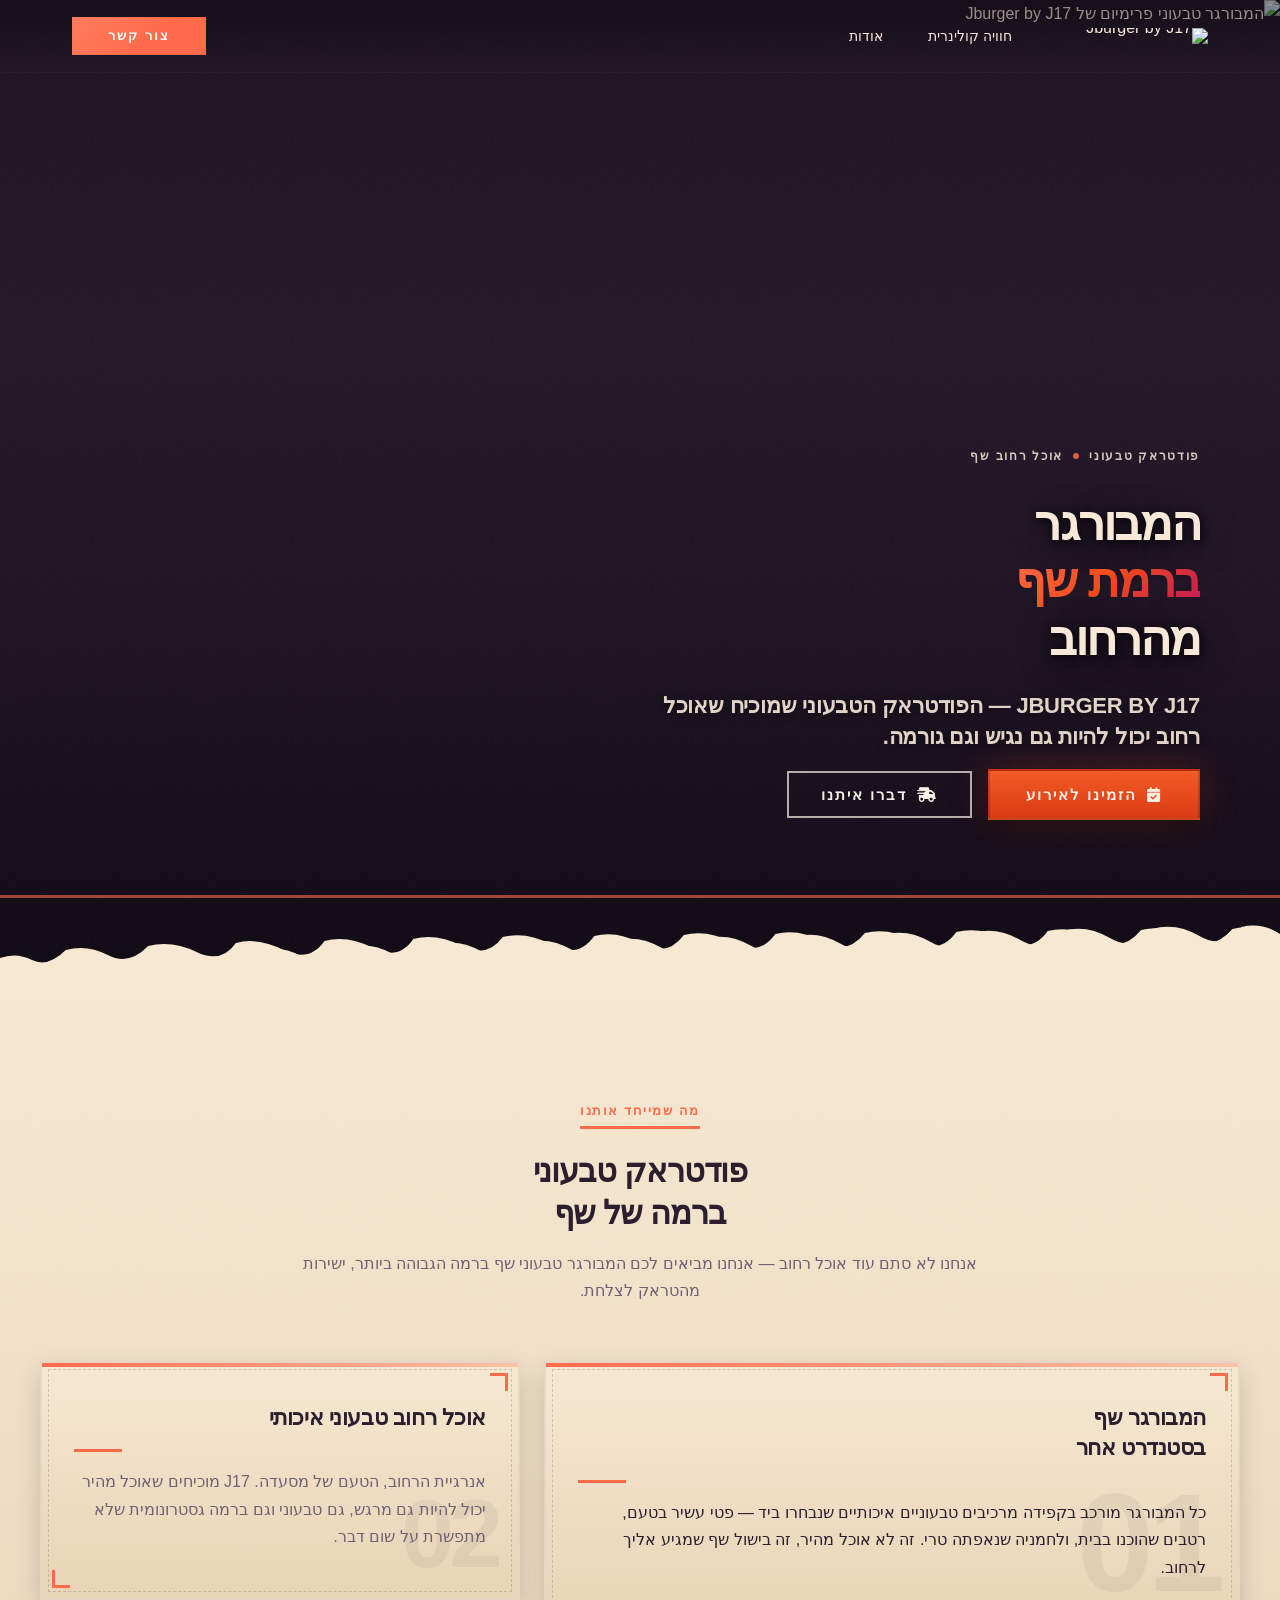
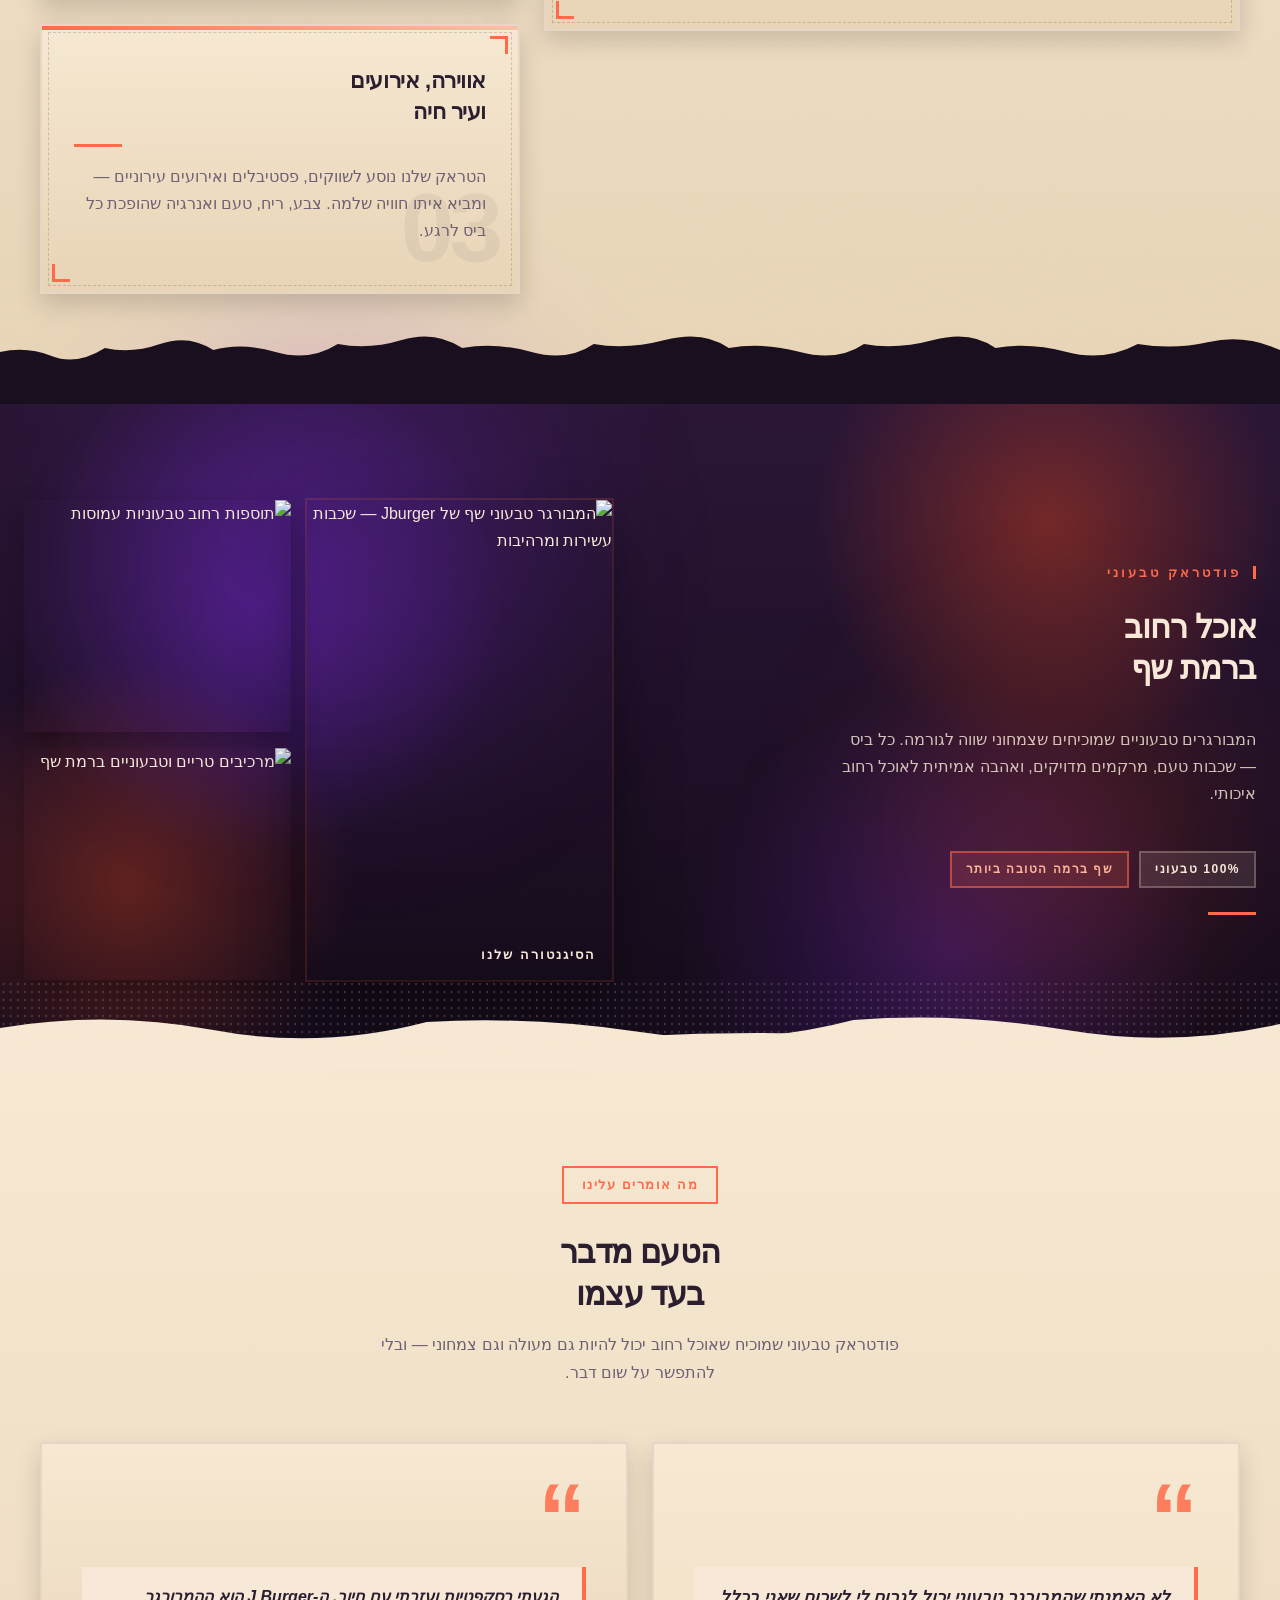
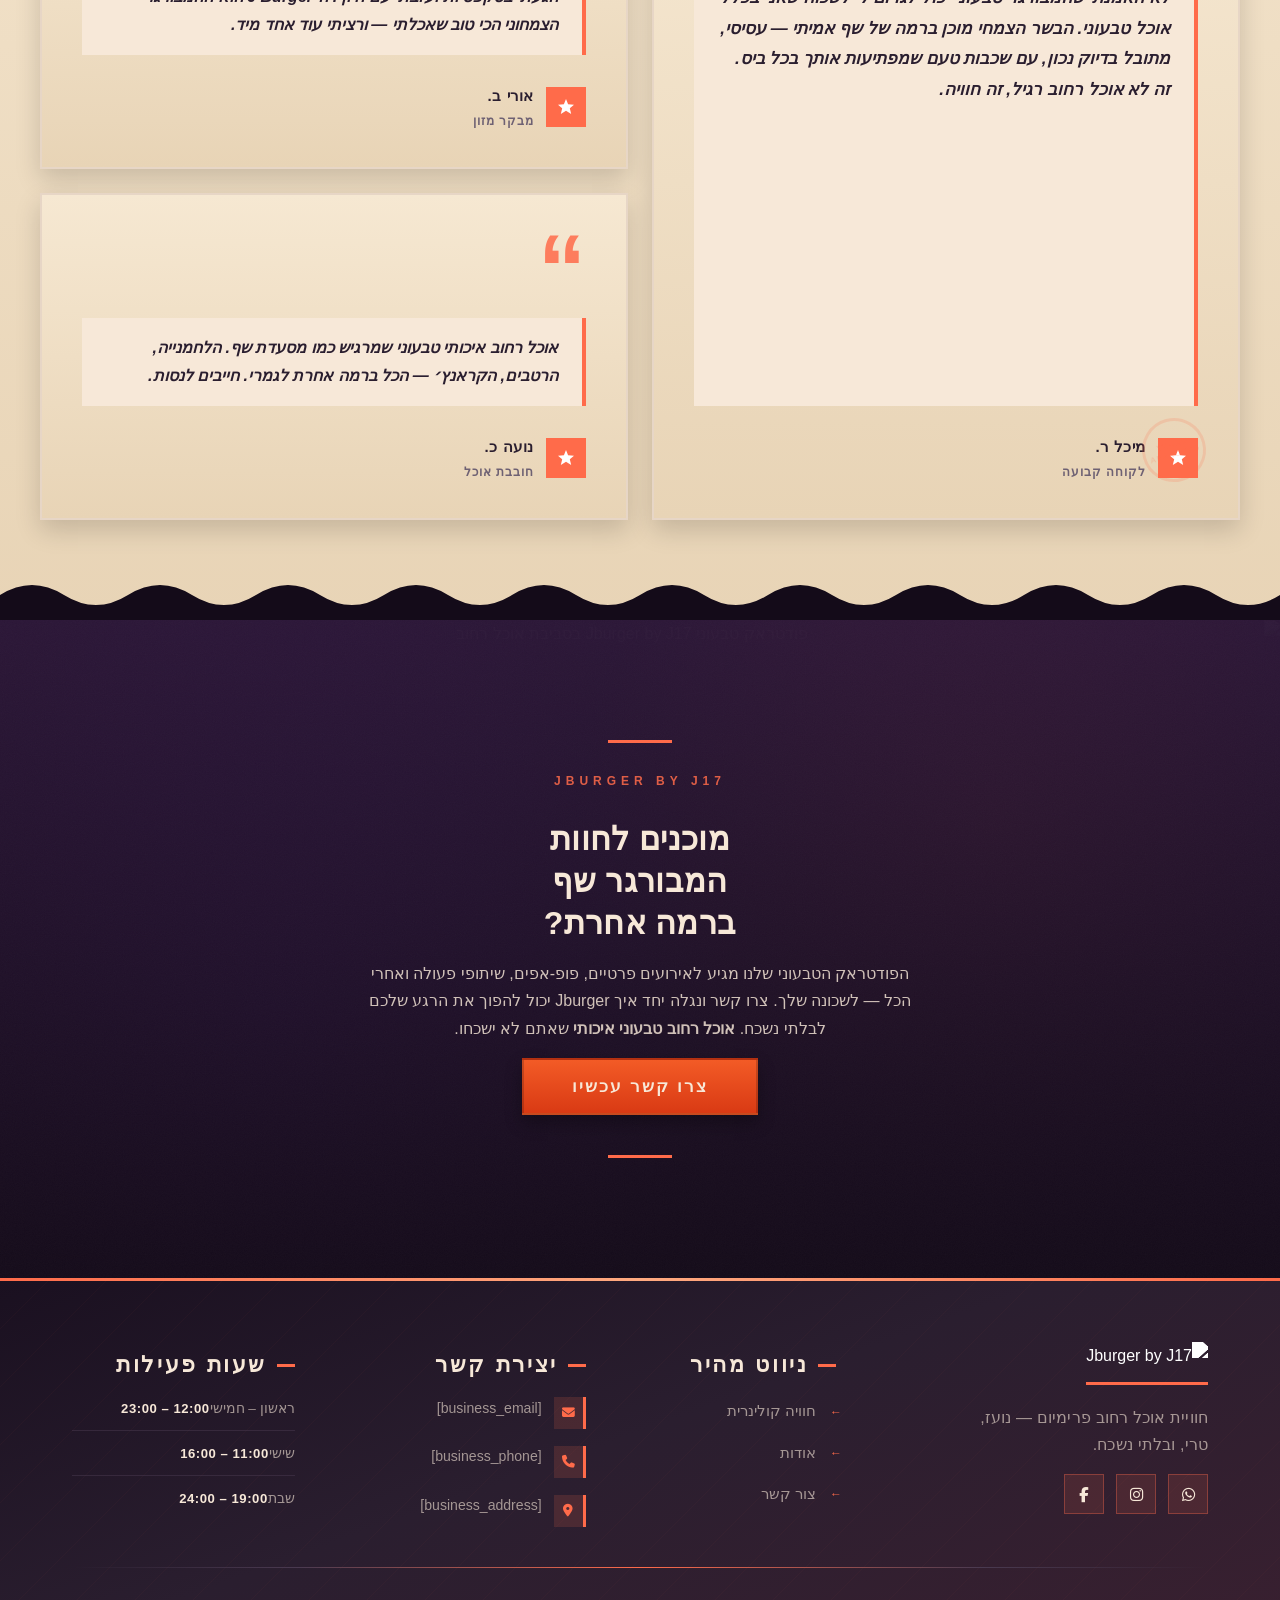
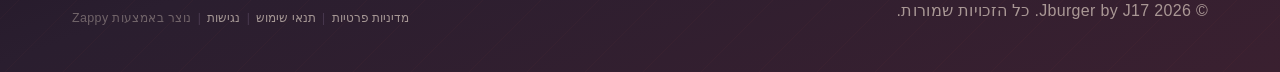
==== index.html @ 678a6dd2 "Background sync: Progressive GitHub Sync" ====
<!DOCTYPE html>
<html lang="he" dir="rtl">
<head>
    <meta charset="UTF-8">
    <meta name="viewport" content="width=device-width, initial-scale=1.0">
    <meta name="robots" content="index, follow">
    <title>טעמו את המהפכה הטבעונית — Jburger by J17</title>
    <meta name="description" content="פודטראק טבעוני שמשנה את כללי המשחק! המבורגרים טבעוניים ברמת שף, מוכנים ברחוב עבורכם. אוכל רחוב טבעוני איכותי שלא תשכחו. הזמינו עכשיו!">
    <meta name="keywords" content="פודטראק טבעוני, המבורגר טבעוני שף, אוכל רחוב טבעוני איכותי, המבורגר צמחוני טבעוני">
    
    <!-- Favicons -->
    <link rel="icon" type="image/x-icon" href="/assets/favicon.ico">
    <link rel="icon" type="image/png" sizes="16x16" href="/assets/favicon-16x16.png">
    <link rel="icon" type="image/png" sizes="32x32" href="/assets/favicon-32x32.png">
    <link rel="icon" type="image/png" sizes="48x48" href="/assets/favicon-48x48.png">
    <link rel="icon" type="image/png" sizes="192x192" href="/assets/favicon-192x192.png">
    <link rel="icon" type="image/png" sizes="512x512" href="/assets/favicon-512x512.png">
    <link rel="apple-touch-icon" href="/assets/apple-touch-icon.png">
    <!-- Zappy Analytics -->
<script>
(function() {
  'use strict';
  
  // Configuration
  var config = {
    websiteId: '62caba27-eb30-4958-ab80-8794bda89833',
    apiUrl: 'https://api.zappy5.com/api/analytics/track',
    sessionDuration: 30 * 60 * 1000, // 30 minutes
    visitorDuration: 30 * 24 * 60 * 60 * 1000, // 30 days
    trackPageViews: true,
    trackClicks: true,
    trackFormSubmissions: true
  };
  
  // Generate or retrieve persistent visitor ID (30 days)
  function getVisitorId() {
    var visitorKey = 'zappy_visitor_' + config.websiteId;
    var visitor = null;
    
    try {
      visitor = localStorage.getItem(visitorKey);
      if (visitor) {
        var visitorData = JSON.parse(visitor);
        var now = Date.now();
        
        // Check if visitor ID is still valid (30 days)
        if (now - visitorData.created < config.visitorDuration) {
          // Update last seen timestamp
          visitorData.lastSeen = now;
          localStorage.setItem(visitorKey, JSON.stringify(visitorData));
          return visitorData.id;
        }
      }
    } catch (e) {
      console.warn('Zappy Analytics: LocalStorage not available');
    }
    
    // Generate new visitor ID
    var newVisitorId = 'zv_' + Date.now() + '_' + Math.random().toString(36).substr(2, 9);
    
    try {
      localStorage.setItem(visitorKey, JSON.stringify({
        id: newVisitorId,
        created: Date.now(),
        lastSeen: Date.now()
      }));
    } catch (e) {
      // Continue without local storage
    }
    
    return newVisitorId;
  }
  
  // Generate or retrieve session ID (30 minutes)
  function getSessionId() {
    var sessionKey = 'zappy_session_' + config.websiteId;
    var session = null;
    
    try {
      session = sessionStorage.getItem(sessionKey);
      if (session) {
        var sessionData = JSON.parse(session);
        var now = Date.now();
        
        // Check if session is still valid
        if (now - sessionData.timestamp < config.sessionDuration) {
          // Update timestamp
          sessionData.timestamp = now;
          sessionStorage.setItem(sessionKey, JSON.stringify(sessionData));
          return sessionData.id;
        }
      }
    } catch (e) {
      console.warn('Zappy Analytics: SessionStorage not available');
    }
    
    // Generate new session ID
    var newSessionId = 'zs_' + Date.now() + '_' + Math.random().toString(36).substr(2, 9);
    
    try {
      sessionStorage.setItem(sessionKey, JSON.stringify({
        id: newSessionId,
        timestamp: Date.now()
      }));
    } catch (e) {
      // Continue without session storage
    }
    
    return newSessionId;
  }
  
  var visitorId = getVisitorId();
  var sessionId = getSessionId();
  
  // Track an event
  function trackEvent(eventType, data) {
    data = data || {};
    
    var eventData = {
      website_id: config.websiteId,
      event_type: eventType,
      page_path: window.location.pathname,
      referrer: document.referrer || 'direct',
      visitor_id: visitorId,
      session_id: sessionId,
      metadata: data
    };
    
    // Use sendBeacon if available (better for page unload events)
    if (navigator.sendBeacon) {
      var blob = new Blob([JSON.stringify(eventData)], { type: 'application/json' });
      navigator.sendBeacon(config.apiUrl, blob);
    } else {
      // Fallback to fetch
      fetch(config.apiUrl, {
        method: 'POST',
        headers: {
          'Content-Type': 'application/json'
        },
        body: JSON.stringify(eventData),
        keepalive: true
      }).catch(function(error) {
        console.warn('Zappy Analytics: Failed to track event', error);
      });
    }
  }
  
  // Track page view
  if (config.trackPageViews) {
    trackEvent('pageview', {
      title: document.title,
      url: window.location.href
    });
  }
  
  // Track clicks on important elements
  if (config.trackClicks) {
    document.addEventListener('click', function(e) {
      var target = e.target;
      
      // Track button clicks (counted as actions)
      if (target.tagName === 'BUTTON' || target.closest('button')) {
        var button = target.tagName === 'BUTTON' ? target : target.closest('button');
        trackEvent('click', {
          element: 'button',
          text: button.textContent.trim().substring(0, 100),
          id: button.id || null,
          class: button.className || null
        });
      }
      
      // Track link clicks (navigation - not counted as actions)
      else if (target.tagName === 'A' || target.closest('a')) {
        var link = target.tagName === 'A' ? target : target.closest('a');
        trackEvent('navigation', {
          element: 'link',
          text: link.textContent.trim().substring(0, 100),
          href: link.href,
          external: link.hostname !== window.location.hostname
        });
      }
    }, true);
  }
  
  // Track form submissions
  if (config.trackFormSubmissions) {
    document.addEventListener('submit', function(e) {
      var form = e.target;
      
      trackEvent('form_submit', {
        form_id: form.id || null,
        form_name: form.name || null,
        form_action: form.action || null,
        form_method: form.method || 'GET'
      });
    }, true);
  }
  
  // Track time on page (send on page unload)
  var pageLoadTime = Date.now();
  
  window.addEventListener('beforeunload', function() {
    var timeOnPage = Math.floor((Date.now() - pageLoadTime) / 1000); // in seconds
    
    trackEvent('page_unload', {
      time_on_page: timeOnPage,
      page_path: window.location.pathname
    });
  });
  
  // Expose tracking function globally for custom events
  window.zappyAnalytics = {
    track: trackEvent,
    getVisitorId: function() { return visitorId; },
    getSessionId: function() { return sessionId; }
  };
  
})();
</script>
<!-- End Zappy Analytics -->
    <meta property="og:title" content="טעמו את המהפכה הטבעונית — Jburger by J17">
  <meta property="og:description" content="פודטראק טבעוני שמשנה את כללי המשחק! המבורגרים טבעוניים ברמת שף, מוכנים ברחוב עבורכם. אוכל רחוב טבעוני איכותי שלא תשכחו. הזמינו עכשיו!">
  <meta property="og:type" content="website">
  <meta property="og:locale" content="he_IL">
  
  <meta name="twitter:card" content="summary_large_image">
  <meta name="twitter:title" content="טעמו את המהפכה הטבעונית — Jburger by J17">
  <meta name="twitter:description" content="פודטראק טבעוני שמשנה את כללי המשחק! המבורגרים טבעוניים ברמת שף, מוכנים ברחוב עבורכם. אוכל רחוב טבעוני איכותי שלא תשכחו. הזמינו עכשיו!">
  
  <link rel="stylesheet" href="https://cdnjs.cloudflare.com/ajax/libs/font-awesome/6.4.0/css/all.min.css">

    <!-- Favicons -->
    <link rel="icon" type="image/x-icon" href="/assets/favicon.ico">
    <link rel="icon" type="image/png" sizes="16x16" href="/assets/favicon-16x16.png">
    <link rel="icon" type="image/png" sizes="32x32" href="/assets/favicon-32x32.png">
    <link rel="icon" type="image/png" sizes="48x48" href="/assets/favicon-48x48.png">
    <link rel="icon" type="image/png" sizes="192x192" href="/assets/favicon-192x192.png">
    <link rel="icon" type="image/png" sizes="512x512" href="/assets/favicon-512x512.png">
    <link rel="apple-touch-icon" href="/assets/apple-touch-icon.png">
    <!-- Cookie Consent -->
    <link rel="stylesheet" href="https://cdn.jsdelivr.net/npm/vanilla-cookieconsent@3/dist/cookieconsent.css">
    <script src="https://cdn.jsdelivr.net/npm/vanilla-cookieconsent@3/dist/cookieconsent.umd.js"></script>
    <!-- Mickidum Accessibility Toolbar -->
    <script src="https://cdn.jsdelivr.net/gh/mickidum/acc_toolbar/acctoolbar/acctoolbar.min.js"></script>
    <link rel="stylesheet" href="/styles.css">

    <style id="zappy-dropdown-submenu-styles">
      /* ========== DESKTOP DROPDOWN SUBMENU STYLES ========== */
      /* Base styles for dropdown submenus - parent must be positioned */
      .nav-menu li:has(.sub-menu), nav li:has(.sub-menu), .navbar li:has(.sub-menu), #navMenu li:has(.sub-menu) { position: relative; }
      /* Submenu base - hidden by default */
      .nav-menu .sub-menu, nav .sub-menu, .navbar .sub-menu, #navMenu .sub-menu { display: block !important; position: absolute !important; top: 100%; left: 0; min-width: 220px; background: white; border-radius: 8px; box-shadow: 0 8px 25px rgba(0,0,0,0.15); padding: 8px 0; opacity: 0; visibility: hidden; transform: translateY(10px); transition: all 0.3s ease; z-index: 1000; list-style: none; pointer-events: none; }
      /* CRITICAL: Desktop hover styles to show dropdown */
      .nav-menu li:hover > .sub-menu, nav li:hover > .sub-menu, .navbar li:hover > .sub-menu, #navMenu li:hover > .sub-menu { opacity: 1 !important; visibility: visible !important; transform: translateY(0) !important; pointer-events: auto !important; }
      /* Submenu item styling */
      .sub-menu li { list-style: none; margin: 0; padding: 0; }
      .sub-menu a { display: block !important; padding: 10px 16px !important; color: var(--text-dark, #333) !important; font-weight: 500; text-decoration: none; white-space: nowrap; transition: background-color 0.2s; }
      .sub-menu a:hover { background-color: #f5f5f5; }
      /* RTL (Hebrew/Arabic) dropdown positioning */
      [dir="rtl"] .nav-menu .sub-menu, [dir="rtl"] nav .sub-menu, [dir="rtl"] .navbar .sub-menu, html[lang="he"] .nav-menu .sub-menu, html[lang="he"] nav .sub-menu, html[lang="he"] .navbar .sub-menu, html[lang="ar"] .nav-menu .sub-menu, html[lang="ar"] nav .sub-menu, html[lang="ar"] .navbar .sub-menu { left: auto !important; right: 0 !important; }
      /* Hide empty dropdown menus */
      .sub-menu:empty, .sub-menu:not(:has(li:not(.zappy-hidden-menu-item))), .sub-menu:not(:has(li)) { display: none !important; opacity: 0 !important; visibility: hidden !important; pointer-events: none !important; }
      /* Desktop: show submenu on Menu Group hover */
      li:has(.menu-group-title):hover > .sub-menu { opacity: 1 !important; visibility: visible !important; transform: translateY(0) !important; pointer-events: auto !important; }
      /* Menu Group title styling */
      .nav-menu > li > .menu-group-title, #navMenu > li > .menu-group-title { display: inline-block; padding: 0.5rem 1rem; cursor: default; user-select: none; }
      
      /* ========== MOBILE SUBMENU STYLES ========== */
      @media (max-width: 768px) {
        .nav-menu .sub-menu, nav .sub-menu, .navbar .sub-menu, #navMenu .sub-menu { position: static !important; transform: none !important; box-shadow: none !important; background: transparent !important; max-height: 0; overflow: hidden; opacity: 0; visibility: hidden; transition: max-height 0.3s ease, opacity 0.3s ease; padding: 0 !important; border-radius: 0 !important; }
        .sub-menu.mobile-expanded { max-height: 500px !important; opacity: 1 !important; visibility: visible !important; padding: 8px 0 8px 16px !important; }
        [dir="rtl"] .sub-menu.mobile-expanded, html[lang="he"] .sub-menu.mobile-expanded { padding: 8px 16px 8px 0 !important; }
        /* Disable hover behavior on mobile */
        .nav-menu li:hover > .sub-menu, nav li:hover > .sub-menu, .navbar li:hover > .sub-menu, #navMenu li:hover > .sub-menu { opacity: 0; visibility: hidden; pointer-events: none; }
        .nav-menu li > .sub-menu.mobile-expanded, nav li > .sub-menu.mobile-expanded, .navbar li > .sub-menu.mobile-expanded, #navMenu li > .sub-menu.mobile-expanded { opacity: 1 !important; visibility: visible !important; pointer-events: auto !important; }
        .nav-menu li:has(.sub-menu), nav li:has(.sub-menu), .navbar li:has(.sub-menu), #navMenu li:has(.sub-menu) { display: flex !important; flex-wrap: wrap !important; align-items: center !important; position: relative !important; min-height: 44px !important; }
        .nav-menu li:has(.sub-menu) > a, nav li:has(.sub-menu) > a, .navbar li:has(.sub-menu) > a, #navMenu li:has(.sub-menu) > a { flex: 1 !important; min-width: 0 !important; }
        .nav-menu li:has(.sub-menu) > .menu-group-title, nav li:has(.sub-menu) > .menu-group-title, .navbar li:has(.sub-menu) > .menu-group-title, #navMenu li:has(.sub-menu) > .menu-group-title { flex: 1 !important; min-width: 0 !important; padding: 0 !important; line-height: inherit !important; }
        .nav-menu li:has(.sub-menu) > .sub-menu, nav li:has(.sub-menu) > .sub-menu, .navbar li:has(.sub-menu) > .sub-menu, #navMenu li:has(.sub-menu) > .sub-menu { flex-basis: 100% !important; width: 100% !important; }
        .nav-menu li:has(.sub-menu) > a [class*="chevron"], .nav-menu li:has(.sub-menu) > a [class*="arrow"], .nav-menu li:has(.sub-menu) > a .fa-chevron-down, .nav-menu li:has(.sub-menu) > a .fa-angle-down, nav li:has(.sub-menu) > a [class*="chevron"], nav li:has(.sub-menu) > a [class*="arrow"], #navMenu li:has(.sub-menu) > a [class*="chevron"], #navMenu li:has(.sub-menu) > a [class*="arrow"] { display: none !important; visibility: hidden !important; }
        .mobile-submenu-toggle { display: flex !important; align-items: center !important; justify-content: center !important; width: 44px !important; height: auto !important; background: transparent !important; border: none !important; cursor: pointer !important; color: var(--text-light) !important; position: static !important; flex-shrink: 0 !important; align-self: stretch !important; z-index: 2 !important; padding: 0 !important; margin: 0 !important; }
        .mobile-submenu-toggle::after { content: '' !important; width: 0 !important; height: 0 !important; border-left: 6px solid transparent !important; border-right: 6px solid transparent !important; border-top: 7px solid currentColor !important; transition: transform 0.3s ease !important; }
        .mobile-submenu-toggle.expanded::after { transform: rotate(180deg) !important; }
        .sub-menu a { padding: 10px 0 !important; display: block !important; color: var(--text-light) !important; }
        .navbar .sub-menu li a, nav.navbar .sub-menu li a, .zappy-products-dropdown .sub-menu a { color: var(--text-light) !important; }
      }
      @media (min-width: 769px) { .mobile-submenu-toggle { display: none !important; } }
    </style>

    <style id="mobile-lang-menu-deployed-css">
    @media (max-width: 768px) {
      .lang-switcher,
      .nav-cta-container .lang-switcher,
      .nav-container .lang-switcher,
      .navbar .lang-switcher,
      .navbar .nav-cta-container .lang-switcher,
      .nav-icons-left .lang-switcher,
      .nav-ecommerce-icons .lang-switcher { display: none !important; }
      .mobile-lang-menu { width: 100%; border-top: 1px solid rgba(128,128,128,0.2); padding: 8px 0 0 0; margin-top: 8px; }
      .mobile-lang-toggle { display: flex !important; align-items: center; justify-content: space-between; width: 100%; padding: 12px 16px; background: none; border: none; cursor: pointer; font-size: 15px; color: inherit; font-family: inherit; }
      .mobile-lang-toggle::after { content: ''; display: inline-block; width: 8px; height: 8px; border-right: 2px solid currentColor; border-bottom: 2px solid currentColor; transform: rotate(45deg); transition: transform 0.3s ease; margin-left: 8px; }
      .mobile-lang-toggle.expanded::after { transform: rotate(-135deg); }
      .mobile-lang-options { max-height: 0; overflow: hidden; transition: max-height 0.3s ease; }
      .mobile-lang-options.expanded { max-height: 300px; }
      .mobile-lang-option { display: flex !important; align-items: center; gap: 10px; padding: 10px 24px; text-decoration: none; color: inherit; font-size: 14px; font-family: inherit; }
      .mobile-lang-option:hover { background: rgba(128,128,128,0.1); }
      .mobile-lang-option.active { font-weight: 600; opacity: 0.7; pointer-events: none; }
      .mobile-lang-option img { width: 20px; height: 20px; border-radius: 50%; }
    }
    @media (min-width: 769px) {
      .mobile-lang-menu { display: none !important; }
    }
    </style>

    <style id="zappy-widget-visibility">
      #mic-access-tool-general-button, .mic-access-tool-general-button,
      #mic-init-access-tool .mic-access-tool-general-button, #mic-init-access-tool #mic-access-tool-general-button,
      ._access-icon, #mic-access-tool-box, .mic-access-tool-box,
      #mic-init-access-tool #mic-access-tool-box, div[id*="mic-access-tool-box"], ._access-menu {
        display: none !important; visibility: hidden !important; opacity: 0 !important; pointer-events: none !important;
      }
    </style>
</head>
<body>

  <nav class="navbar" dir="rtl">
  <button class="mobile-toggle" id="mobileToggle" aria-label="Menu">
    <svg class="hamburger-icon" width="24" height="24" viewBox="0 0 24 24" fill="none">
      <path d="M3 12h18M3 6h18M3 18h18" stroke="currentColor" stroke-width="2" stroke-linecap="round"></path>
    </svg>
    <svg class="close-icon" width="24" height="24" viewBox="0 0 24 24" fill="none" style="display: none;">
      <path d="M18 6L6 18M6 6l12 12" stroke="currentColor" stroke-width="2" stroke-linecap="round"></path>
    </svg>
  </button>

  <button class="phone-header-btn" data-phone="[business_phone]" aria-label="Call">
    <svg width="20" height="20" viewBox="0 0 24 24" fill="currentColor">
      <path d="M22 16.92v3a2 2 0 0 1-2.18 2 19.79 19.79 0 0 1-8.63-3.07 19.5 19.5 0 0 1-6-6 19.79 19.79 0 0 1-3.07-8.67A2 2 0 0 1 4.11 2h3a2 2 0 0 1 2 1.72 12.84 12.84 0 0 0 .7 2.81 2 2 0 0 1-.45 2.11L8.09 9.91a16 16 0 0 0 6 6l1.27-1.27a2 2 0 0 1 2.11-.45 12.84 12.84 0 0 0 2.81.7A2 2 0 0 1 22 16.92z"></path>
    </svg>
  </button>

  <div class="nav-container">
    <div class="nav-right-group"><div class="nav-brand">
      <a href="/" class="logo-link">
        <img src="/assets/business-logo.webp" alt="Jburger by J17" class="logo">
      </a>
    </div><ul class="nav-menu" id="navMenu"><li><a href="/food-experience">חוויה קולינרית</a></li><li><a href="/about">אודות</a></li></ul></div>

    

    <div class="nav-cta-container">
      <a href="/contact" class="nav-cta-btn">צור קשר</a>
    </div>
  </div>
</nav>
<script>

// Navbar Mobile Menu Toggle and Contrast Fix
(function() {
  // Use 'load' event instead of 'DOMContentLoaded' to ensure we run AFTER all other scripts
  window.addEventListener('load', function() {
    
    // FIX MOBILE BUTTON CONTRAST
    // Detect navbar background color and apply contrasting color to mobile buttons
    const navbar = document.querySelector('.navbar, nav, header');
    if (!navbar) {
      console.log('[Navbar] Navbar element not found');
      return;
    }
    
    // DECLARE VARIABLES EARLY to avoid Temporal Dead Zone errors
    // These are used in multiple places below
    let mobileToggle = document.getElementById('mobileToggle') ||
                       document.querySelector('.mobile-toggle') ||
                       document.querySelector('.hamburger') ||
                       document.querySelector('.hamburger-menu') ||
                       document.querySelector('.menu-toggle') ||
                       document.querySelector('.burger-menu') ||
                       document.querySelector('[aria-label="Menu"]') ||
                       document.querySelector('[aria-label="תפריט"]');
    
    const phoneBtn = document.querySelector('.phone-header-btn');
    
    const computedStyle = window.getComputedStyle(navbar);
    let bgColor = computedStyle.backgroundColor;
    
    console.log('[Navbar] Initial navbar background:', bgColor);
    
    // Check if background is transparent or rgba with 0 alpha
    const isTransparent = bgColor === 'transparent' || 
                         bgColor === 'rgba(0, 0, 0, 0)' ||
                         (bgColor.startsWith('rgba') && bgColor.includes(', 0)'));
    
    if (isTransparent) {
      // Check for background-image or gradient
      const bgImage = computedStyle.backgroundImage;
      if (bgImage && bgImage !== 'none') {
        console.log('[Navbar] Navbar has background image/gradient, using dark text');
        bgColor = 'rgb(240, 240, 240)'; // Assume light background
      } else {
        // Transparent navbar - check body background
        const bodyBg = window.getComputedStyle(document.body).backgroundColor;
        console.log('[Navbar] Navbar transparent, using body background:', bodyBg);
        bgColor = bodyBg;
      }
    }
    
    // Calculate luminance to determine if background is light or dark
    const rgb = bgColor.match(/\d+/g);
    if (rgb && rgb.length >= 3) {
      const r = parseInt(rgb[0]);
      const g = parseInt(rgb[1]);
      const b = parseInt(rgb[2]);
      const luminance = (0.299 * r + 0.587 * g + 0.114 * b) / 255;
      
      // Mobile button colors are set by Claude's AI-generated CSS (same as .nav-menu a)
      // No dynamic color overrides needed - colors come from the generated navbar CSS
      console.log('[Navbar] Mobile button colors preserved from Claude CSS (luminance:', luminance.toFixed(2) + ')');
      
      // FIX ICON SIZES - Ensure SVGs are properly sized and visible
      // INJECT CRITICAL CSS TO OVERRIDE ANY CONFLICTING RULES
      const criticalCSS = document.createElement('style');
      criticalCSS.id = 'zappy-mobile-nav-fix';
      const htmlLang = document.documentElement.lang || 'en';
      const htmlDir = document.documentElement.dir || 'ltr';
      // Check both dir attribute AND lang for RTL detection
      // dir="rtl" is the most reliable indicator
      const isRTL = htmlDir === 'rtl' || htmlLang === 'he' || htmlLang === 'ar';
      
      criticalCSS.textContent = `
        /* Hide mobile buttons on desktop, show only on mobile */
        @media (min-width: 769px) {
          .mobile-toggle,
          .phone-header-btn {
            display: none !important;
          }
        }
        
        /* Show and position mobile buttons correctly on mobile */
        @media (max-width: 768px) {
          .mobile-toggle,
          .phone-header-btn {
            position: absolute !important;
            top: 50% !important;
            transform: translateY(-50%) !important;
            z-index: 1001 !important;
            display: flex !important;
            align-items: center !important;
            justify-content: center !important;
            width: 36px !important;
            height: 36px !important;
            border-radius: 50% !important;
            border: none !important;
            cursor: pointer !important;
            padding: 6px !important;
            background: none !important;
            color: var(--nav-text, var(--text-light)) !important;
          }
          
          /* LTR positioning (default): hamburger LEFT, phone RIGHT */
          html:not([dir="rtl"]):not([lang="he"]):not([lang="ar"]) .mobile-toggle,
          html[dir="ltr"] .mobile-toggle {
            left: 12px !important;
            right: auto !important;
          }
          html:not([dir="rtl"]):not([lang="he"]):not([lang="ar"]) .phone-header-btn,
          html[dir="ltr"] .phone-header-btn {
            right: 12px !important;
            left: auto !important;
          }
          
          /* RTL positioning: hamburger RIGHT, phone LEFT */
          html[dir="rtl"] .mobile-toggle,
          html[lang="he"] .mobile-toggle,
          html[lang="ar"] .mobile-toggle {
            right: 12px !important;
            left: auto !important;
          }
          html[dir="rtl"] .phone-header-btn,
          html[lang="he"] .phone-header-btn,
          html[lang="ar"] .phone-header-btn {
            left: 12px !important;
            right: auto !important;
          }
          
          /* CRITICAL: Ensure nav-container has min-height on mobile */
          /* All children are positioned absolutely/fixed on mobile, so height:auto collapses to 0 */
          .nav-container {
            min-height: 70px !important;
            position: relative !important;
          }
          
          /* Ensure SVG icons are properly sized and inherit color */
          .mobile-toggle svg,
          .phone-header-btn svg {
            width: 24px !important;
            height: 24px !important;
            /* Don't force display - let JavaScript control hamburger/close toggle */
          }
          
          /* Reset nav-cta-container on mobile - remove desktop box-shadow/padding */
          /* that creates a visible ghost box when CTA button is hidden */
          .nav-cta-container {
            box-shadow: none !important;
            padding: 0 !important;
          }
          
          /* Hide nav-cta-container entirely on mobile when there's no lang-switcher */
          /* (only the CTA button is inside, and it's hidden on mobile) */
          .nav-cta-container:not(:has(.lang-switcher)) {
            display: none !important;
          }
          
          /* CRITICAL: Prevent hero image fade gradient from bleeding over headline text */
          /* The .image-fade-gradient has bottom: -30px (extends below parent) */
          /* On mobile stacked layout, this overlaps the h1 text below the image */
          .hero-image-column {
            overflow: hidden !important;
          }
          .image-fade-gradient {
            bottom: 0 !important;
          }
          
          /* Hide desktop language switcher on mobile - hamburger menu handles it */
          /* High specificity to override stored CSS */
          .lang-switcher,
          .nav-cta-container .lang-switcher,
          .nav-container .lang-switcher,
          .navbar .lang-switcher,
          .navbar .nav-cta-container .lang-switcher {
            display: none !important;
          }
        }
      `;
      
      // Remove existing fix if present and inject new one
      const existing = document.getElementById('zappy-mobile-nav-fix');
      if (existing) existing.remove();
      document.head.appendChild(criticalCSS);
      
      console.log('[Navbar] Critical CSS injected for mobile nav positioning');
      
      // ONLY apply inline positioning styles on mobile viewport
      // On desktop, the CSS handles hiding these buttons with display: none
      // Inline styles were breaking desktop layout by overriding CSS
      const isMobileViewport = window.innerWidth <= 768;
      
      if (mobileToggle) {
        // Icon sizing applies to all viewports for consistency
        const hamburgerIcon = mobileToggle.querySelector('.hamburger-icon');
        const closeIcon = mobileToggle.querySelector('.close-icon');
        
        if (hamburgerIcon) {
          hamburgerIcon.style.setProperty('width', '24px', 'important');
          hamburgerIcon.style.setProperty('height', '24px', 'important');
          hamburgerIcon.style.setProperty('display', 'block', 'important'); // Show hamburger by default
        }
        if (closeIcon) {
          closeIcon.style.setProperty('width', '24px', 'important');
          closeIcon.style.setProperty('height', '24px', 'important');
          closeIcon.style.setProperty('display', 'none', 'important'); // Hide close icon by default
        }
        
        // ONLY set positioning inline styles on mobile
        if (isMobileViewport) {
          mobileToggle.style.setProperty('position', 'absolute', 'important');
          mobileToggle.style.setProperty('top', '50%', 'important');
          mobileToggle.style.setProperty('transform', 'translateY(-50%)', 'important');
          mobileToggle.style.setProperty('z-index', '1001', 'important');
          
          // Clear any inline left/right so CSS can take over based on html[dir]
          mobileToggle.style.removeProperty('left');
          mobileToggle.style.removeProperty('right');
          
          console.log('[Navbar] Mobile toggle positioning applied (mobile viewport)');
        } else {
          // On desktop, clear any positioning styles to let CSS handle it
          mobileToggle.style.removeProperty('position');
          mobileToggle.style.removeProperty('top');
          mobileToggle.style.removeProperty('transform');
          mobileToggle.style.removeProperty('z-index');
          mobileToggle.style.removeProperty('left');
          mobileToggle.style.removeProperty('right');
          console.log('[Navbar] Desktop viewport - cleared mobile toggle inline positioning');
        }
      }
      
      if (phoneBtn) {
        // Icon sizing applies to all viewports
        const phoneIcon = phoneBtn.querySelector('svg');
        if (phoneIcon) {
          phoneIcon.style.width = '24px';
          phoneIcon.style.height = '24px';
          phoneIcon.setAttribute('width', '24');
          phoneIcon.setAttribute('height', '24');
        }
        
        // ONLY set positioning inline styles on mobile
        if (isMobileViewport) {
          phoneBtn.style.setProperty('position', 'absolute', 'important');
          phoneBtn.style.setProperty('top', '50%', 'important');
          phoneBtn.style.setProperty('transform', 'translateY(-50%)', 'important');
          phoneBtn.style.setProperty('z-index', '1001', 'important');
          
          // Clear any inline left/right so CSS can take over based on html[dir]
          phoneBtn.style.removeProperty('left');
          phoneBtn.style.removeProperty('right');
          
          console.log('[Navbar] Phone button positioning applied (mobile viewport)');
        } else {
          // On desktop, clear any positioning styles to let CSS handle it
          phoneBtn.style.removeProperty('position');
          phoneBtn.style.removeProperty('top');
          phoneBtn.style.removeProperty('transform');
          phoneBtn.style.removeProperty('z-index');
          phoneBtn.style.removeProperty('left');
          phoneBtn.style.removeProperty('right');
          console.log('[Navbar] Desktop viewport - cleared phone button inline positioning');
        }
      }
    } else {
      console.log('[Navbar] Could not parse background color:', bgColor);
    }
    
    // MOBILE MENU TOGGLE
    // Re-query in case DOM changed (mobileToggle already declared at top of function)
    mobileToggle = document.getElementById('mobileToggle') ||
                   document.querySelector('.mobile-toggle') ||
                   document.querySelector('.hamburger') ||
                   document.querySelector('.hamburger-menu') ||
                   document.querySelector('.menu-toggle') ||
                   document.querySelector('.burger-menu') ||
                   document.querySelector('[aria-label="Menu"]') ||
                   document.querySelector('[aria-label="תפריט"]');
    
    // EXPANDED SEARCH: Find nav menu by ID or class
    const navMenu = document.getElementById('navMenu') ||
                  document.querySelector('.nav-menu') ||
                  document.querySelector('.nav-links') ||
                  document.querySelector('nav ul:not(.submenu)');
    
    if (!mobileToggle || !navMenu) {
      console.log('[Navbar] Mobile toggle or menu not found:', { toggle: !!mobileToggle, menu: !!navMenu });
      return;
    }
    
    // Ensure navMenu has ID for CSS targeting
    if (!navMenu.id) {
      navMenu.id = 'navMenu';
    }
    
    console.log('[Navbar] Initializing mobile menu...');
    
    // Remove any existing event listeners by cloning the button
    const newToggle = mobileToggle.cloneNode(true);
    mobileToggle.parentNode.replaceChild(newToggle, mobileToggle);
    
    // Toggle menu on button click - use newToggle now
    newToggle.addEventListener('click', function(e) {
      e.preventDefault();
      e.stopPropagation();
      
      const hamburgerIcon = this.querySelector('.hamburger-icon');
      const closeIcon = this.querySelector('.close-icon');
      const isActive = navMenu.classList.contains('active');
      
      if (isActive) {
        // Close menu
        navMenu.classList.remove('active');
        if (hamburgerIcon) hamburgerIcon.style.setProperty('display', 'block', 'important');
        if (closeIcon) closeIcon.style.setProperty('display', 'none', 'important');
        document.body.style.overflow = '';
        console.log('[Navbar] Menu closed');
      } else {
        // Open menu
        navMenu.classList.add('active');
        if (hamburgerIcon) hamburgerIcon.style.setProperty('display', 'none', 'important');
        if (closeIcon) closeIcon.style.setProperty('display', 'block', 'important');
        document.body.style.overflow = 'hidden';
        console.log('[Navbar] Menu opened');
      }
    });
    
    // Close menu when clicking nav links (but NOT dropdown toggles)
    const navLinks = navMenu.querySelectorAll('a');
    navLinks.forEach(function(link) {
      link.addEventListener('click', function() {
        // Don't close if it's a dropdown child (unless it's a real navigation link)
        if (this.getAttribute('href') === '#') return;
        
        const hamburgerIcon = newToggle.querySelector('.hamburger-icon');
        const closeIcon = newToggle.querySelector('.close-icon');
        
        navMenu.classList.remove('active');
        if (hamburgerIcon) hamburgerIcon.style.setProperty('display', 'block', 'important');
        if (closeIcon) closeIcon.style.setProperty('display', 'none', 'important');
        document.body.style.overflow = '';
        console.log('[Navbar] Menu closed (link clicked)');
      });
    });
    
    // DROPDOWN MENU TOGGLE (for mobile and touch devices)
    var dropdownToggles = navMenu.querySelectorAll('.dropdown-toggle');
    dropdownToggles.forEach(function(toggle) {
      toggle.addEventListener('click', function(e) {
        e.preventDefault();
        e.stopPropagation();
        var parent = this.closest('.nav-dropdown');
        if (!parent) return;
        
        // Close other open dropdowns at the same level
        var siblings = parent.parentNode.querySelectorAll('.nav-dropdown.open');
        siblings.forEach(function(sib) {
          if (sib !== parent) sib.classList.remove('open');
        });
        
        parent.classList.toggle('open');
        console.log('[Navbar] Dropdown toggled:', parent.classList.contains('open') ? 'open' : 'closed');
      });
    });
    
    // Close dropdowns when clicking outside
    document.addEventListener('click', function(e) {
      if (!e.target.closest('.nav-dropdown')) {
        var openDropdowns = document.querySelectorAll('.nav-dropdown.open');
        openDropdowns.forEach(function(dd) { dd.classList.remove('open'); });
      }
    });
    
    console.log('[Navbar] Dropdown handlers initialized for ' + dropdownToggles.length + ' dropdowns');
    
    // Phone button functionality (phoneBtn already declared at top of function)
    if (phoneBtn) {
      phoneBtn.addEventListener('click', function() {
        // Get phone number from placeholder in page or use default
        const phoneLinks = document.querySelectorAll('a[href^="tel:"]');
        const phoneNumber = phoneLinks.length > 0 
          ? phoneLinks[0].getAttribute('href').replace('tel:', '')
          : '[business_phone]';
        
        window.location.href = 'tel:' + phoneNumber;
        console.log('[Navbar] Phone button clicked');
      });
    }
    
    console.log('[Navbar] Mobile menu initialized successfully');
    
    // === WHATSAPP BUTTON VISIBILITY FIX ===
    // Ensure WhatsApp floating button is hidden on desktop and visible on mobile
    // IMPORTANT: Only target the floating button by its class, NOT generic wa.me links
    const handleWhatsAppVisibility = function() {
      const whatsappBtn = document.querySelector('.whatsapp-float');
      if (whatsappBtn) {
        const isDesktop = window.innerWidth >= 769;
        if (isDesktop) {
          whatsappBtn.style.setProperty('display', 'none', 'important');
          whatsappBtn.style.setProperty('visibility', 'hidden', 'important');
          whatsappBtn.style.setProperty('opacity', '0', 'important');
          whatsappBtn.style.setProperty('pointer-events', 'none', 'important');
          console.log('[WhatsApp] Button hidden on desktop');
        } else {
          whatsappBtn.style.removeProperty('display');
          whatsappBtn.style.removeProperty('visibility');
          whatsappBtn.style.removeProperty('opacity');
          whatsappBtn.style.removeProperty('pointer-events');
          console.log('[WhatsApp] Button visible on mobile');
        }
      }
    };
    
    // Run on load
    handleWhatsAppVisibility();
    
    // Run on resize with debouncing
    let resizeTimer;
    window.addEventListener('resize', function() {
      clearTimeout(resizeTimer);
      resizeTimer = setTimeout(handleWhatsAppVisibility, 100);
    });
  });
})();

</script>
  
  <main>
    <section class="index-hero-section" data-layout-spec="בית-hero" dir="rtl" data-hero-type="fullscreen-scrim">
  <!-- Background Image -->
  <div class="index-hero-bg">
    <img data-hero-bg="true" data-placeholder="index-hero-image-1" data-context="Dramatic close-up of a premium vegan gourmet burger at a vibrant food truck serving moment at night. The burger is stacked high with fresh toppings, glossy bun, melted vegan cheese, crispy textures, steam rising. Background shows warm street lights, bokeh city atmosphere, food truck counter in the background. Night street food scene, editorial food photography style, high appetite appeal, cinematic mood, rich warm tones with deep shadows." width="1400" height="900" src="/assets/site-index-hero-image-1.webp" alt="המבורגר טבעוני פרימיום של Jburger by J17" class="index-hero-img">
  </div>

  <!-- Scrim Overlay -->
  <div class="index-hero-scrim" aria-hidden="true"></div>

  <!-- Halftone grain overlay -->
  <div class="index-hero-grain" aria-hidden="true"></div>

  <!-- Content Overlay -->
  <div class="index-hero-content">
    <div class="index-hero-label">
      <span>פודטראק טבעוני</span>
      <span class="index-hero-label-dot" aria-hidden="true"></span>
      <span>אוכל רחוב שף</span>
    </div>

    <h1 class="index-hero-h1">
      <span class="index-hero-h1-line1">המבורגר</span>
      <span class="index-hero-h1-line2 index-hero-accent-word">ברמת שף</span>
      <span class="index-hero-h1-line3">מהרחוב</span>
    </h1>

    <h3 class="index-hero-subtitle">
      Jburger by J17 — הפודטראק הטבעוני שמוכיח שאוכל רחוב יכול להיות גם נגיש וגם גורמה.
    </h3>

    <div class="index-hero-ctas">
      <a href="/contact" class="index-hero-btn-primary btn-primary">
        <i class="fa-solid fa-calendar-check" aria-hidden="true"></i>
        הזמינו לאירוע
      </a>
      <a href="/contact" class="index-hero-btn-ghost btn-ghost">
        <i class="fa-solid fa-truck-fast" aria-hidden="true"></i>
        דברו איתנו
      </a>
    </div>
  </div>

  <!-- Coral accent rule -->
  <div class="index-hero-accent-rule" aria-hidden="true"></div>

  <!-- Bottom torn-poster divider -->
  <div class="index-hero-divider-wrapper">
    <svg data-no-icon-edit="true" aria-hidden="true" viewBox="0 0 1400 100" preserveAspectRatio="none" xmlns="http://www.w3.org/2000/svg">
      <!-- Torn paper layer 1 (shadow) -->
      <path d="M0,100 L0,58 Q18,52 35,60 T72,50 Q95,44 118,55 T162,46 Q188,40 215,52 T258,43 Q282,37 310,50 T355,41 Q380,35 408,48 T452,39 Q478,33 505,46 T550,37 Q576,31 604,45 T650,36 Q675,30 702,44 T748,35 Q774,29 802,43 T848,34 Q874,28 900,42 T946,33 Q972,27 1000,41 T1046,32 Q1072,26 1100,40 T1146,31 Q1172,25 1200,39 T1248,30 Q1274,24 1300,38 T1348,29 Q1370,24 1400,36 L1400,100 Z" fill="#F6E8D2"></path>
      <!-- Torn paper layer 2 (main fill matching next section) -->
      <path d="M0,100 L0,68 Q22,60 44,70 T88,60 Q112,53 138,64 T182,55 Q208,48 235,60 T280,51 Q305,44 332,57 T378,48 Q404,41 430,54 T476,45 Q502,38 528,52 T574,43 Q600,36 626,50 T672,41 Q698,34 724,48 T770,39 Q796,32 822,46 T868,37 Q894,30 920,44 T966,35 Q992,28 1018,42 T1064,33 Q1090,26 1116,40 T1162,31 Q1188,24 1214,38 T1260,29 Q1286,22 1312,36 T1358,27 Q1380,22 1400,34 L1400,100 Z" fill="#F6E8D2"></path>
    </svg>
  </div>
</section>

<section class="index-features-section" data-layout-spec="בית-features" dir="rtl">
  <!-- Paper grain texture overlay -->
  <div class="index-features-grain" aria-hidden="true"></div>

  <!-- Section intro block -->
  <div class="index-features-container">
    <div class="index-features-intro">
      <span class="index-features-eyebrow">מה שמייחד אותנו</span>
      <h2 class="index-features-heading">פודטראק טבעוני<br>ברמה של שף</h2>
      <p class="index-features-subheading">אנחנו לא סתם עוד אוכל רחוב — אנחנו מביאים לכם המבורגר טבעוני שף ברמה הגבוהה ביותר, ישירות מהטראק לצלחת.</p>
    </div>

    <!-- Editorial card grid -->
    <div class="index-features-grid">

      <!-- Card 1 — Large hero card -->
      <article class="index-features-card index-features-card--hero">
        <div class="index-features-card-accent" aria-hidden="true"></div>
        <div class="index-features-card-corner index-features-card-corner--tl" aria-hidden="true"></div>
        <div class="index-features-card-corner index-features-card-corner--br" aria-hidden="true"></div>
        <span class="index-features-card-number" aria-hidden="true">01</span>
        <div class="index-features-card-content">
          <h3 class="index-features-card-title">המבורגר שף<br>בסטנדרט אחר</h3>
          <div class="index-features-card-rule" aria-hidden="true"></div>
          <p>כל המבורגר מורכב בקפידה מרכיבים טבעוניים איכותיים שנבחרו ביד — פטי עשיר בטעם, רטבים שהוכנו בבית, ולחמניה שנאפתה טרי. זה לא אוכל מהיר, זה בישול שף שמגיע אליך לרחוב.</p>
        </div>
      </article>

      <!-- Card 2 -->
      <article class="index-features-card index-features-card--secondary">
        <div class="index-features-card-accent" aria-hidden="true"></div>
        <div class="index-features-card-corner index-features-card-corner--tl" aria-hidden="true"></div>
        <div class="index-features-card-corner index-features-card-corner--br" aria-hidden="true"></div>
        <span class="index-features-card-number" aria-hidden="true">02</span>
        <div class="index-features-card-content">
          <h3 class="index-features-card-title">אוכל רחוב טבעוני איכותי</h3>
          <div class="index-features-card-rule" aria-hidden="true"></div>
          <p>אנרגיית הרחוב, הטעם של מסעדה. J17 מוכיחים שאוכל מהיר יכול להיות גם מרגש, גם טבעוני וגם ברמה גסטרונומית שלא מתפשרת על שום דבר.</p>
        </div>
      </article>

      <!-- Card 3 -->
      <article class="index-features-card index-features-card--tertiary">
        <div class="index-features-card-accent" aria-hidden="true"></div>
        <div class="index-features-card-corner index-features-card-corner--tl" aria-hidden="true"></div>
        <div class="index-features-card-corner index-features-card-corner--br" aria-hidden="true"></div>
        <span class="index-features-card-number" aria-hidden="true">03</span>
        <div class="index-features-card-content">
          <h3 class="index-features-card-title">אווירה, אירועים<br>ועיר חיה</h3>
          <div class="index-features-card-rule" aria-hidden="true"></div>
          <p>הטראק שלנו נוסע לשווקים, פסטיבלים ואירועים עירוניים — ומביא איתו חוויה שלמה. צבע, ריח, טעם ואנרגיה שהופכת כל ביס לרגע.</p>
        </div>
      </article>

    </div>
  </div>

  <!-- Bottom ripped-paper diagonal divider transitioning to dark showcase -->
  <div class="index-features-divider-wrapper">
    <svg data-no-icon-edit="true" aria-hidden="true" viewBox="0 0 1440 90" preserveAspectRatio="none" xmlns="http://www.w3.org/2000/svg">
      <path d="M0,90 L0,38 Q30,32 58,42 T118,34 Q148,40 180,30 T240,36 Q272,28 310,38 T380,30 Q415,36 452,26 T520,34 Q558,28 598,38 T668,30 Q705,36 748,26 T820,34 Q858,28 900,38 T972,30 Q1008,36 1050,26 T1120,34 Q1158,28 1200,38 T1280,30 Q1320,36 1360,28 T1440,36 L1440,90 Z" fill="#1A0F1F"></path>
    </svg>
  </div>
</section>

<section class="index-showcase-section" dir="rtl" data-layout-spec="בית-showcase">
  <!-- Decorative grain overlay -->
  <div class="showcase-grain" aria-hidden="true"></div>
  <!-- Accent glow blobs -->
  <div class="showcase-glow showcase-glow--violet" aria-hidden="true"></div>
  <div class="showcase-glow showcase-glow--coral" aria-hidden="true"></div>

  <div class="showcase-container">
    <!-- Text block -->
    <div class="showcase-text-block">
      <span class="showcase-eyebrow">פודטראק טבעוני</span>
      <h2 class="showcase-heading">אוכל רחוב<br>ברמת שף</h2>
      <p class="showcase-body">המבורגרים טבעוניים שמוכיחים שצמחוני שווה לגורמה. כל ביס — שכבות טעם, מרקמים מדויקים, ואהבה אמיתית לאוכל רחוב איכותי.</p>
      <div class="showcase-badge-row">
        <span class="showcase-sticker">100% טבעוני</span>
        <span class="showcase-sticker showcase-sticker--coral">שף ברמה הטובה ביותר</span>
      </div>
    </div>

    <!-- Image composition -->
    <div class="showcase-image-group">
      <!-- Dominant portrait image -->
      <figure class="showcase-img-dominant">
        <img data-placeholder="index-showcase-image-1" data-context="Close-up portrait shot of a towering premium vegan burger from Jburger by J17 food truck — a thick plant-based patty with perfectly melted vegan cheese, caramelized onions, crisp lettuce, sliced tomato, and glossy artisan bun, shot against a dark moody background with dramatic studio lighting, vibrant colors, glossy food photography style, rich textures visible in every layer" width="560" height="700" src="/assets/site-index-showcase-image-1.webp" alt="המבורגר טבעוני שף של Jburger — שכבות עשירות ומרהיבות">
        <div class="showcase-img-label">הסיגנטורה שלנו</div>
      </figure>

      <!-- Supporting tiles stack -->
      <div class="showcase-img-stack">
        <figure class="showcase-img-tile">
          <img data-placeholder="index-showcase-image-2" data-context="Overhead flat-lay of loaded vegan street food sides from a gourmet food truck — crispy golden fries in a paper cone, vegan dipping sauces in small ramekins, and colorful toppings scattered artfully, dark moody background, vibrant food photography, rich textures and saturated colors" width="400" height="300" src="/assets/site-index-showcase-image-2.webp" alt="תוספות רחוב טבעוניות עמוסות">
        </figure>
        <figure class="showcase-img-tile">
          <img data-placeholder="index-showcase-image-3" data-context="Extreme close-up macro shot of fresh vegan burger ingredients — juicy plant-based patty cross-section, fresh sliced avocado, purple cabbage slaw, pickled jalapeños, and a glossy brioche-style vegan bun, dramatic side lighting, dark background, chef-level food styling, rich saturated colors" width="400" height="300" src="/assets/site-index-showcase-image-3.webp" alt="מרכיבים טריים וטבעוניים ברמת שף">
        </figure>
      </div>
    </div>
  </div>

  <!-- Bottom divider: gradient melt with halftone fade into light section -->
  <div class="showcase-divider-wrapper">
    <svg data-no-icon-edit="true" aria-hidden="true" viewBox="0 0 1440 90" preserveAspectRatio="none" xmlns="http://www.w3.org/2000/svg">
      <defs>
        <linearGradient id="showcaseDividerGrad" x1="0" y1="0" x2="0" y2="1">
          <stop offset="0%" stop-color="transparent"></stop>
          <stop offset="100%" stop-color="#F6E8D2"></stop>
        </linearGradient>
        <pattern id="showcaseHalftone" x="0" y="0" width="8" height="8" patternUnits="userSpaceOnUse">
          <circle cx="4" cy="4" r="1.2" fill="rgba(246,232,210,0.18)"></circle>
        </pattern>
      </defs>
      <!-- Halftone fade layer -->
      <rect x="0" y="0" width="1440" height="90" fill="url(#showcaseHalftone)"></rect>
      <!-- Smooth wave fill -->
      <path d="M0,90 L0,48 Q120,30 240,50 T480,42 Q600,36 720,52 T960,40 Q1080,32 1200,50 T1440,44 L1440,90 Z" fill="#F6E8D2"></path>
      <path d="M0,90 L0,62 Q180,50 360,64 T720,56 Q900,48 1080,62 T1440,58 L1440,90 Z" fill="#F6E8D2"></path>
    </svg>
  </div>
</section>

<section class="index-testimonials-section" data-layout-spec="בית-testimonials" dir="rtl">
  <div class="index-testimonials-container">

    <!-- Section Header -->
    <div class="index-testimonials-header">
      <span class="index-testimonials-eyebrow">מה אומרים עלינו</span>
      <h2 class="index-testimonials-title">הטעם מדבר<br>בעד עצמו</h2>
      <p class="index-testimonials-intro">פודטראק טבעוני שמוכיח שאוכל רחוב יכול להיות גם מעולה וגם צמחוני — ובלי להתפשר על שום דבר.</p>
    </div>

    <!-- Asymmetrical Testimonials Grid -->
    <div class="index-testimonials-grid">

      <!-- Large anchor quote (START/RIGHT side) -->
      <article class="index-testimonials-card index-testimonials-card--large">
        <div class="index-testimonials-quote-mark" aria-hidden="true">“</div>
        <blockquote class="index-testimonials-quote">
          לא האמנתי שהמבורגר טבעוני יכול לגרום לי לשכוח שאני בכלל אוכל טבעוני. הבשר הצמחי מוכן ברמה של שף אמיתי — עסיסי, מתובל בדיוק נכון, עם שכבות טעם שמפתיעות אותך בכל ביס. זה לא אוכל רחוב רגיל, זה חוויה.
        </blockquote>
        <footer class="index-testimonials-author">
          <div class="index-testimonials-author-badge" aria-hidden="true">
            <svg data-element-type="icon" data-icon-type="svg" width="20" height="20" viewBox="0 0 20 20" fill="none" xmlns="http://www.w3.org/2000/svg"><path d="M10 2L12.09 7.26L18 7.64L13.82 11.22L15.18 17L10 13.77L4.82 17L6.18 11.22L2 7.64L7.91 7.26L10 2Z" fill="currentColor"></path></svg>
          </div>
          <div class="index-testimonials-author-info">
            <strong class="index-testimonials-author-name">מיכל ר.</strong>
            <span class="index-testimonials-author-label">לקוחה קבועה</span>
          </div>
        </footer>
        <div class="index-testimonials-stamp" aria-hidden="true">
          <span>VEGAN</span>
          <span>APPROVED</span>
        </div>
      </article>

      <!-- Stacked smaller quotes (END/LEFT side) -->
      <div class="index-testimonials-stack">

        <article class="index-testimonials-card index-testimonials-card--small">
          <div class="index-testimonials-quote-mark" aria-hidden="true">“</div>
          <blockquote class="index-testimonials-quote">
            הגעתי בסקפטיות ועזבתי עם חיוך. ה-J Burger הוא ההמבורגר הצמחוני הכי טוב שאכלתי — ורציתי עוד אחד מיד.
          </blockquote>
          <footer class="index-testimonials-author">
            <div class="index-testimonials-author-badge" aria-hidden="true">
              <svg data-element-type="icon" data-icon-type="svg" width="20" height="20" viewBox="0 0 20 20" fill="none" xmlns="http://www.w3.org/2000/svg"><path d="M10 2L12.09 7.26L18 7.64L13.82 11.22L15.18 17L10 13.77L4.82 17L6.18 11.22L2 7.64L7.91 7.26L10 2Z" fill="currentColor"></path></svg>
            </div>
            <div class="index-testimonials-author-info">
              <strong class="index-testimonials-author-name">אורי ב.</strong>
              <span class="index-testimonials-author-label">מבקר מזון</span>
            </div>
          </footer>
        </article>

        <article class="index-testimonials-card index-testimonials-card--small">
          <div class="index-testimonials-quote-mark" aria-hidden="true">“</div>
          <blockquote class="index-testimonials-quote">
            אוכל רחוב איכותי טבעוני שמרגיש כמו מסעדת שף. הלחמנייה, הרטבים, הקראנץ׳ — הכל ברמה אחרת לגמרי. חייבים לנסות.
          </blockquote>
          <footer class="index-testimonials-author">
            <div class="index-testimonials-author-badge" aria-hidden="true">
              <svg data-element-type="icon" data-icon-type="svg" width="20" height="20" viewBox="0 0 20 20" fill="none" xmlns="http://www.w3.org/2000/svg"><path d="M10 2L12.09 7.26L18 7.64L13.82 11.22L15.18 17L10 13.77L4.82 17L6.18 11.22L2 7.64L7.91 7.26L10 2Z" fill="currentColor"></path></svg>
            </div>
            <div class="index-testimonials-author-info">
              <strong class="index-testimonials-author-name">נועה כ.</strong>
              <span class="index-testimonials-author-label">חובבת אוכל</span>
            </div>
          </footer>
        </article>

      </div>
    </div>

  </div>

  <!-- Bottom scalloped divider -->
  <div class="index-testimonials-divider-wrapper">
    <svg data-no-icon-edit="true" aria-hidden="true" viewBox="0 0 1280 80" preserveAspectRatio="none" xmlns="http://www.w3.org/2000/svg">
      <path d="M0,80 L0,55 Q32,35 64,55 Q96,75 128,55 Q160,35 192,55 Q224,75 256,55 Q288,35 320,55 Q352,75 384,55 Q416,35 448,55 Q480,75 512,55 Q544,35 576,55 Q608,75 640,55 Q672,35 704,55 Q736,75 768,55 Q800,35 832,55 Q864,75 896,55 Q928,35 960,55 Q992,75 1024,55 Q1056,35 1088,55 Q1120,75 1152,55 Q1184,35 1216,55 Q1248,75 1280,55 L1280,80 Z" fill="#140B19"></path>
    </svg>
  </div>

</section>

<section class="index-cta-section" data-layout-spec="בית-cta" dir="rtl">
  <div class="index-cta-bg-layer" aria-hidden="true"></div>
  <div class="index-cta-texture" aria-hidden="true"></div>
  <div class="index-cta-image-wrap" aria-hidden="true">
    <img data-placeholder="index-cta-image-1" data-context="A moody, atmospheric photo of a premium vegan food truck at night or golden hour, with warm glowing lights, steam rising from the grill, and a busy urban street food environment. The image should feel cinematic and textured, suitable as a low-opacity background layer for a dark CTA section — deep shadows, rich warm tones, and a sense of energy and craftsmanship." width="1200" height="600" src="/assets/site-index-cta-image-1.webp" alt="פודטראק טבעוני Jburger by J17 בסביבת אוכל רחוב">
  </div>
  <div class="index-cta-container">
    <div class="index-cta-rule" aria-hidden="true"></div>
    <div class="index-cta-label">JBURGER BY J17</div>
    <h2 class="index-cta-heading">מוכנים לחוות<br>המבורגר שף<br>ברמה אחרת?</h2>
    <p class="index-cta-body">הפודטראק הטבעוני שלנו מגיע לאירועים פרטיים, פופ-אפים, שיתופי פעולה ואחרי הכל — לשכונה שלך. צרו קשר ונגלה יחד איך Jburger יכול להפוך את הרגע שלכם לבלתי נשכח. <strong>אוכל רחוב טבעוני איכותי</strong> שאתם לא ישכחו.</p>
    <a href="/contact" class="index-cta-btn btn-primary">צרו קשר עכשיו</a>
    <div class="index-cta-rule index-cta-rule--bottom" aria-hidden="true"></div>
  </div>
</section>
  </main>
  
  <footer class="site-footer" dir="rtl">
  <div class="footer-inner">
    <div class="footer-top">

      <!-- Column 1: Company Info -->
      <div class="footer-col footer-brand">
        <div class="footer-logo-wrap">
          <img src="/assets/business-logo.webp" alt="Jburger by J17" class="logo">
        </div>
        <p class="footer-tagline">חוויית אוכל רחוב פרימיום — נועז, טרי, ובלתי נשכח.</p>
        <div class="footer-social">
          <a href="[facebook_handle]" aria-label="Facebook"><i class="fab fa-facebook-f"></i></a>
          <a href="[instagram_handle]" aria-label="Instagram"><i class="fab fa-instagram"></i></a>
          <a href="[whatsapp_handle]" aria-label="WhatsApp"><i class="fab fa-whatsapp"></i></a>
        </div>
      </div>

      <!-- Column 2: Quick Links -->
      <div class="footer-col footer-links-col">
        <h3 class="footer-heading"><span class="heading-accent"></span>ניווט מהיר</h3>
        <ul class="footer-nav-links">
          <li><a href="/food-experience">חוויה קולינרית</a></li>
          <li><a href="/about">אודות</a></li>
          <li><a href="/contact">צור קשר</a></li>
        </ul>
      </div>

      <!-- Column 3: Contact -->
      <div class="footer-col footer-contact-col">
        <h3 class="footer-heading"><span class="heading-accent"></span>יצירת קשר</h3>
        <ul class="footer-contact">
          <li>
            <span class="contact-icon"><i class="fas fa-envelope"></i></span>
            <span class="contact-text"><a href="mailto:[business_email]">[business_email]</a></span>
          </li>
          <li>
            <span class="contact-icon"><i class="fas fa-phone"></i></span>
            <span class="contact-text"><a href="tel:[business_phone]">[business_phone]</a></span>
          </li>
          <li><a href="/"><span class="contact-icon"><i class="fas fa-map-marker-alt"></i></span>
            <span class="contact-text">[business_address]</span></a></li>
        </ul>
      </div>

      <!-- Column 4: Hours / Extra Brand Block -->
      <div class="footer-col footer-hours-col">
        <h3 class="footer-heading"><span class="heading-accent"></span>שעות פעילות</h3>
        <ul class="footer-hours-list">
          <li><a href="/"><span class="day">ראשון – חמישי</span><span class="time">12:00 – 23:00</span></a></li>
          <li><a href="/"><span class="day">שישי</span><span class="time">11:00 – 16:00</span></a></li>
          <li><a href="/"><span class="day">שבת</span><span class="time">19:00 – 24:00</span></a></li>
        </ul>
      </div>

    </div><!-- /footer-top -->

    <div class="footer-divider"></div>

    <!-- Bottom Bar -->
    <div class="footer-bottom">
      <p class="footer-copy">© 2026 Jburger by J17. כל הזכויות שמורות.</p>
      <div class="footer-legal">
        <a href="/privacy">מדיניות פרטיות</a>
        <span class="legal-sep">|</span>
        <a href="/terms">תנאי שימוש</a>
        <span class="legal-sep">|</span>
        <a href="/accessibility">נגישות</a>
        <span class="legal-sep">|</span>
        <a href="https://zappy5.com" target="_blank" class="zappy-attribution">נוצר באמצעות Zappy</a>
      </div>
    </div>

  </div>
</footer>
  
  <a href="https://wa.me/[whatsapp_handle]" class="whatsapp-float" aria-label="WhatsApp">
    <i class="fab fa-whatsapp"></i>
  </a>
  
  <div data-integration="accessibility:toolbar"></div>

    <script src="/script.js"></script>

    <script id="zappy-mobile-submenu-script">
    (function() {
      function initMobileSubmenuToggles() {
        if (window.innerWidth > 768) {
          document.querySelectorAll('.mobile-submenu-toggle').forEach(function(btn) { btn.remove(); });
          document.querySelectorAll('.sub-menu.mobile-expanded').forEach(function(menu) { menu.classList.remove('mobile-expanded'); });
          return;
        }
        var items = document.querySelectorAll('.nav-menu li:has(.sub-menu), nav li:has(.sub-menu), .navbar li:has(.sub-menu), #navMenu li:has(.sub-menu)');
        items.forEach(function(li) {
          if (li.querySelector('.mobile-submenu-toggle')) return;
          var submenu = li.querySelector('.sub-menu');
          var parentLink = li.querySelector(':scope > a');
          if (!submenu || !parentLink) return;
          var toggleBtn = document.createElement('button');
          toggleBtn.className = 'mobile-submenu-toggle';
          toggleBtn.setAttribute('aria-label', 'Toggle submenu');
          toggleBtn.setAttribute('type', 'button');
          parentLink.insertAdjacentElement('afterend', toggleBtn);
          toggleBtn.addEventListener('click', function(e) {
            e.preventDefault(); e.stopPropagation();
            document.querySelectorAll('.sub-menu.mobile-expanded').forEach(function(menu) {
              if (menu !== submenu) { menu.classList.remove('mobile-expanded'); var t = menu.parentElement.querySelector('.mobile-submenu-toggle'); if(t) t.classList.remove('expanded'); }
            });
            submenu.classList.toggle('mobile-expanded');
            toggleBtn.classList.toggle('expanded');
          });
        });
      }
      if (document.readyState === 'loading') { document.addEventListener('DOMContentLoaded', initMobileSubmenuToggles); }
      else { initMobileSubmenuToggles(); }
      var resizeTimer; window.addEventListener('resize', function() { clearTimeout(resizeTimer); resizeTimer = setTimeout(initMobileSubmenuToggles, 250); });
      // Re-initialize when mobile menu becomes visible (MutationObserver)
      var observer = new MutationObserver(function(mutations) {
        mutations.forEach(function(mutation) {
          if (mutation.type === 'attributes') {
            var target = mutation.target;
            if (target.classList && (target.classList.contains('active') || target.classList.contains('open'))) {
              setTimeout(initMobileSubmenuToggles, 100);
            }
          }
        });
      });
      setTimeout(function() {
        document.querySelectorAll('.mobile-menu, .nav-menu, #navMenu, nav').forEach(function(menu) {
          observer.observe(menu, { attributes: true, attributeFilter: ['class', 'style'] });
        });
      }, 500);
    })();
    </script>

    <script id="zappy-navbar-scroll-effect">
    (function(){
      var nb=document.querySelector('nav.navbar,.navbar:not(.zappy-catalog-menu)');
      var cm=document.querySelector('.zappy-catalog-menu,#zappy-catalog-menu');
      if(!nb)return;
      var fb='rgba(247,232,216,0.85)';
      var th=60;
      var rs=getComputedStyle(document.documentElement);
      var td=rs.getPropertyValue('--text-dark').trim()||'#1a1a1a';
      var tl=rs.getPropertyValue('--text-light').trim()||'#ffffff';
      var st=true?td:tl;
      nb.style.transition='background 0.3s ease,backdrop-filter 0.3s ease,-webkit-backdrop-filter 0.3s ease,box-shadow 0.3s ease';
      if(cm)cm.style.transition='background 0.3s ease,backdrop-filter 0.3s ease,-webkit-backdrop-filter 0.3s ease';
      var neSel='a,.navbar-brand,.navbar-brand a,.dropdown-toggle,.mobile-toggle,.phone-header-btn,.mobile-hamburger-btn,.mobile-close-btn,.mobile-submenu-toggle,.nav-link';
      var skipCls=['cart-link','login-link','nav-search-toggle','search-toggle'];
      function sTC(c,clr){var els=c.querySelectorAll(neSel);for(var i=0;i<els.length;i++){var sk=false;if(els[i].closest('.sub-menu')||els[i].closest('.dropdown-menu')){sk=true;}for(var j=0;j<skipCls.length;j++){if(els[i].classList.contains(skipCls[j])){sk=true;break;}}if(!sk)els[i].style.setProperty('color',clr,'important');}}
      function cTC(c){var els=c.querySelectorAll(neSel);for(var i=0;i<els.length;i++){if(els[i].closest('.sub-menu')||els[i].closest('.dropdown-menu'))continue;els[i].style.removeProperty('color');}}
      function applyScrolled(){
        nb.classList.add('scrolled');
        if(window.innerWidth>768){
          nb.style.setProperty('--frosted-text',st);
          nb.style.setProperty('background-image','none','important');
          nb.style.setProperty('background-color',fb,'important');
          nb.style.backdropFilter='blur(12px)';nb.style.webkitBackdropFilter='blur(12px)';nb.style.boxShadow='0 2px 16px rgba(0,0,0,0.12)';
          sTC(nb,st);
        }
        if(cm){cm.classList.add('scrolled');if(window.innerWidth>768){cm.style.setProperty('background',fb,'important');cm.style.setProperty('backdrop-filter','blur(12px)','important');cm.style.setProperty('-webkit-backdrop-filter','blur(12px)','important');sTC(cm,st);}}
      }
      function onS(){
        if(window._zappyNavNoDarkHero) return;
        if(window.innerWidth<=768){nb.classList.remove('scrolled');cTC(nb);if(cm){cm.classList.remove('scrolled');cTC(cm);}return;}
        var y=window.scrollY||window.pageYOffset;
        if(y>th){
          nb.classList.add('scrolled');nb.style.setProperty('background-color',fb,'important');nb.style.setProperty('background-image','none','important');
          nb.style.setProperty('--frosted-text',st);nb.style.backdropFilter='blur(12px)';nb.style.webkitBackdropFilter='blur(12px)';nb.style.boxShadow='0 2px 16px rgba(0,0,0,0.12)';
          sTC(nb,st);
          if(cm){cm.classList.add('scrolled');cm.style.setProperty('background',fb,'important');cm.style.setProperty('backdrop-filter','blur(12px)','important');cm.style.setProperty('-webkit-backdrop-filter','blur(12px)','important');sTC(cm,st);}
        }else{
          nb.classList.remove('scrolled');nb.style.setProperty('background-color','transparent','important');nb.style.removeProperty('background-image');
          nb.style.removeProperty('--frosted-text');nb.style.backdropFilter='none';nb.style.webkitBackdropFilter='none';nb.style.boxShadow='none';
          cTC(nb);
          if(cm){cm.classList.remove('scrolled');cm.style.setProperty('background','transparent','important');cm.style.setProperty('backdrop-filter','none','important');cm.style.setProperty('-webkit-backdrop-filter','none','important');cTC(cm);}
        }
      }
      function sLum(rv,gv,bv){rv/=255;gv/=255;bv/=255;rv=rv<=0.03928?rv/12.92:Math.pow((rv+0.055)/1.055,2.4);gv=gv<=0.03928?gv/12.92:Math.pow((gv+0.055)/1.055,2.4);bv=bv<=0.03928?bv/12.92:Math.pow((bv+0.055)/1.055,2.4);return 0.2126*rv+0.7152*gv+0.0722*bv;}
      window.addEventListener('scroll',onS,{passive:true});
      window.addEventListener('resize',onS,{passive:true});
      onS();
      var heroEl=document.querySelector('section[class*="hero"],[data-hero-type],main>section:first-child');
      var hasDH=false;
      if(heroEl){var hCs=getComputedStyle(heroEl);var hBI=hCs.backgroundImage;if(hBI&&hBI!=='none'){if(hBI.indexOf('url(')!==-1){var hM2=hCs.backgroundColor.match(/\d+/g);if(hM2&&hM2.length>=3){hasDH=sLum(parseInt(hM2[0]),parseInt(hM2[1]),parseInt(hM2[2]))<0.4;}else{hasDH=true;}}else if(hBI.indexOf('gradient')!==-1){var cM=hBI.match(/rgba?\(\s*(\d+)\s*,\s*(\d+)\s*,\s*(\d+)/g);if(cM&&cM.length>0){var tLm=0;for(var ci=0;ci<cM.length;ci++){var pts=cM[ci].match(/\d+/g);tLm+=sLum(parseInt(pts[0]),parseInt(pts[1]),parseInt(pts[2]));}hasDH=(tLm/cM.length)<0.4;}else{hasDH=true;}}else{hasDH=true;}}else{var hM=hCs.backgroundColor.match(/\d+/g);if(hM&&hM.length>=3){hasDH=sLum(parseInt(hM[0]),parseInt(hM[1]),parseInt(hM[2]))<0.4;}}}
      if(!hasDH){window.removeEventListener('scroll',onS);window.removeEventListener('resize',onS);applyScrolled();window._zappyNavNoDarkHero=true;}
    })();
    </script>

    <script id="zappy-mobile-lang-menu-script">
    (function() {
      function initMobileLangMenu() {
        if (window.innerWidth > 768) {
          var existingMenu = document.querySelector('.mobile-lang-menu');
          if (existingMenu) existingMenu.remove();
          return;
        }
        if (document.querySelector('.mobile-lang-menu')) return;
        var switcher = document.querySelector('.lang-switcher');
        if (!switcher) return;
        var dropdown = switcher.querySelector('.lang-switcher-dropdown');
        if (!dropdown) return;
        var options = dropdown.querySelectorAll('.lang-option');
        if (options.length === 0) return;
        var navMenu = document.getElementById('navMenu') || document.querySelector('.nav-menu') || document.querySelector('nav ul');
        if (!navMenu) return;
        var currentLang = document.documentElement.lang || 'en';
        var langConfigs = {
          he: {name:'עברית',flag:'https://api.iconify.design/circle-flags/il.svg'},
          en: {name:'English',flag:'https://api.iconify.design/circle-flags/us.svg'},
          ar: {name:'العربية',flag:'https://api.iconify.design/circle-flags/sa.svg'},
          fr: {name:'Français',flag:'https://api.iconify.design/circle-flags/fr.svg'},
          es: {name:'Español',flag:'https://api.iconify.design/circle-flags/es.svg'},
          de: {name:'Deutsch',flag:'https://api.iconify.design/circle-flags/de.svg'},
          ru: {name:'Русский',flag:'https://api.iconify.design/circle-flags/ru.svg'},
          zh: {name:'中文',flag:'https://api.iconify.design/circle-flags/cn.svg'},
          ja: {name:'日本語',flag:'https://api.iconify.design/circle-flags/jp.svg'},
          pt: {name:'Português',flag:'https://api.iconify.design/circle-flags/br.svg'},
          it: {name:'Italiano',flag:'https://api.iconify.design/circle-flags/it.svg'},
          ko: {name:'한국어',flag:'https://api.iconify.design/circle-flags/kr.svg'}
        };
        var container = document.createElement('div');
        container.className = 'mobile-lang-menu';
        var currentConfig = langConfigs[currentLang] || {name:currentLang,flag:''};
        var toggleBtn = document.createElement('button');
        toggleBtn.className = 'mobile-lang-toggle';
        toggleBtn.type = 'button';
        var currentFlagHtml = currentConfig.flag ? '<img src="' + currentConfig.flag + '" width="20" height="20" alt="" style="border-radius:50%;margin-right:8px;margin-left:8px;">' : '';
        toggleBtn.innerHTML = currentFlagHtml + currentConfig.name;
        container.appendChild(toggleBtn);
        var optionsDiv = document.createElement('div');
        optionsDiv.className = 'mobile-lang-options';
        var currentLink = document.createElement('a');
        currentLink.className = 'mobile-lang-option active';
        currentLink.href = '#';
        currentLink.innerHTML = currentFlagHtml + currentConfig.name;
        optionsDiv.appendChild(currentLink);
        options.forEach(function(opt) {
          var link = document.createElement('a');
          link.className = 'mobile-lang-option';
          link.href = opt.getAttribute('href');
          link.innerHTML = opt.innerHTML;
          optionsDiv.appendChild(link);
        });
        container.appendChild(optionsDiv);
        navMenu.appendChild(container);
        toggleBtn.addEventListener('click', function(e) {
          e.preventDefault();
          e.stopPropagation();
          toggleBtn.classList.toggle('expanded');
          optionsDiv.classList.toggle('expanded');
        });
      }
      if (document.readyState === 'loading') { document.addEventListener('DOMContentLoaded', initMobileLangMenu); }
      else { initMobileLangMenu(); }
      window.addEventListener('resize', function() { clearTimeout(window._mlrt); window._mlrt = setTimeout(initMobileLangMenu, 250); });
    })();
    </script>
</body>
</html>
---- styles.css ----
/* Self-hosted fonts (Inter + Rubik for multi-language support) */

/* Inter font (English / LTR languages) */
@font-face {
  font-family: 'Inter';
  font-style: normal;
  font-weight: 400;
  font-display: swap;
  src: url('assets/fonts/Inter-Regular.woff2') format('woff2');
}

@font-face {
  font-family: 'Inter';
  font-style: normal;
  font-weight: 500;
  font-display: swap;
  src: url('assets/fonts/Inter-Medium.woff2') format('woff2');
}

@font-face {
  font-family: 'Inter';
  font-style: normal;
  font-weight: 600;
  font-display: swap;
  src: url('assets/fonts/Inter-SemiBold.woff2') format('woff2');
}

@font-face {
  font-family: 'Inter';
  font-style: normal;
  font-weight: 700;
  font-display: swap;
  src: url('assets/fonts/Inter-Bold.woff2') format('woff2');
}

/* Rubik font (Hebrew / RTL languages) */
@font-face {
  font-family: 'Rubik';
  font-style: normal;
  font-weight: 400;
  font-display: swap;
  src: url('assets/fonts/Rubik-Regular.woff2') format('woff2');
}

@font-face {
  font-family: 'Rubik';
  font-style: normal;
  font-weight: 500;
  font-display: swap;
  src: url('assets/fonts/Rubik-Medium.woff2') format('woff2');
}

@font-face {
  font-family: 'Rubik';
  font-style: normal;
  font-weight: 600;
  font-display: swap;
  src: url('assets/fonts/Rubik-SemiBold.woff2') format('woff2');
}

@font-face {
  font-family: 'Rubik';
  font-style: normal;
  font-weight: 700;
  font-display: swap;
  src: url('assets/fonts/Rubik-Bold.woff2') format('woff2');
}


/* Self-hosted fonts (Inter + Rubik for multi-language support) */

/* Inter font (English / LTR languages) */
@font-face {
  font-family: 'Inter';
  font-style: normal;
  font-weight: 400;
  font-display: swap;
  src: url('assets/fonts/Inter-Regular.woff2') format('woff2');
}

@font-face {
  font-family: 'Inter';
  font-style: normal;
  font-weight: 500;
  font-display: swap;
  src: url('assets/fonts/Inter-Medium.woff2') format('woff2');
}

@font-face {
  font-family: 'Inter';
  font-style: normal;
  font-weight: 600;
  font-display: swap;
  src: url('assets/fonts/Inter-SemiBold.woff2') format('woff2');
}

@font-face {
  font-family: 'Inter';
  font-style: normal;
  font-weight: 700;
  font-display: swap;
  src: url('assets/fonts/Inter-Bold.woff2') format('woff2');
}

/* Rubik font (Hebrew / RTL languages) */
@font-face {
  font-family: 'Rubik';
  font-style: normal;
  font-weight: 400;
  font-display: swap;
  src: url('assets/fonts/Rubik-Regular.woff2') format('woff2');
}

@font-face {
  font-family: 'Rubik';
  font-style: normal;
  font-weight: 500;
  font-display: swap;
  src: url('assets/fonts/Rubik-Medium.woff2') format('woff2');
}

@font-face {
  font-family: 'Rubik';
  font-style: normal;
  font-weight: 600;
  font-display: swap;
  src: url('assets/fonts/Rubik-SemiBold.woff2') format('woff2');
}

@font-face {
  font-family: 'Rubik';
  font-style: normal;
  font-weight: 700;
  font-display: swap;
  src: url('assets/fonts/Rubik-Bold.woff2') format('woff2');
}
@import url('https://fonts.googleapis.com/css2?family=Archivo+Black&family=Inter:wght@400;500;600;700;800&display=swap');

:root {
  --primary: #2A1E2F;
  --secondary: #F7E8D8;
  --accent: #FF6B4A;
  --bg-light: #F7E8D8;
  --bg-dark: #2A1E2F;
  --text-dark: #2A1E2F;
  --text-light: #F7E8D8;
  --text-muted: #6E6173;
  --border-light: #E7D6C6;
  --border-dark: #4A3A50;
  --nav-bg: transparent;
  --nav-text: #F7E8D8;
  --nav-text-hover: #A8FFB0;

  --radius-sm: 0px;
  --radius-card: 0px;
  --radius-btn: 0px;
  --radius-img: 0px;
  --radius-badge: 0px;
  --radius-input: 0px;

  --shadow-subtle: 0 4px 12px rgba(0,0,0,0.10);
  --shadow-card: 0 10px 24px rgba(0,0,0,0.16);
  --shadow-elevated: 0 18px 40px rgba(0,0,0,0.22);
  --shadow-btn-hover: 0 0 36px rgba(242,74,26,0.38);

  --spacing-section: 96px;
  --spacing-section-mobile: 56px;
  --spacing-card-padding: 32px;
  --spacing-card-gap: 24px;
  --spacing-element-gap: 16px;

  --transition-default: all 0.25s ease;
  --transition-hover: transform 0.25s ease, box-shadow 0.25s ease, opacity 0.25s ease;

  --gradient-primary: linear-gradient(180deg, #B8E05B 0%, #7FB22C 100%);
  --gradient-gold-shine: linear-gradient(180deg, #FFD37A 0%, #F4B33A 45%, #D9891C 100%);
  --gradient-secondary: linear-gradient(180deg, #7B2BE3 0%, #4B168F 100%);
  --gradient-gold-accent: linear-gradient(135deg, #FFE0A3 0%, #F3B23C 55%, #C97814 100%);
  --gradient-dark-section: linear-gradient(180deg, #2B1637 0%, #140B19 100%);
  --gradient-overlay-dark: linear-gradient(180deg, rgba(26,15,31,0.08) 0%, rgba(26,15,31,0.72) 100%);
  --gradient-light-section: linear-gradient(180deg, #F6E8D2 0%, #E8D4B6 100%);
  --gradient-overlay-light: linear-gradient(180deg, rgba(246,232,210,0.12) 0%, rgba(246,232,210,0.55) 100%);
}

*,
*::before,
*::after {
  box-sizing: border-box;
  margin: 0;
  padding: 0;
}

html {
  font-size: 16px !important;
  scroll-behavior: smooth;
  direction: rtl;
  -webkit-text-size-adjust: 100%;
  -moz-text-size-adjust: 100%;
  text-size-adjust: 100%;
}

body {
  font-size: 16px !important;
  line-height: 1.7 !important;
  font-family: 'Rubik', sans-serif;
  background-color: var(--bg-light);
  color: var(--text-dark);
  -webkit-font-smoothing: antialiased;
  -moz-osx-font-smoothing: grayscale;
  text-rendering: optimizeLegibility;
  direction: rtl;
}

h1, h2, h3, h4, h5, h6 {
  font-family: 'Rubik', sans-serif;
  color: var(--text-dark);
  text-transform: uppercase;
  letter-spacing: 0.01em;
}

h1 {
  font-size: 48px !important;
  font-weight: 700 !important;
  line-height: 1.2 !important;
  margin-bottom: 1rem !important;
  margin-top: 0.5rem !important;
}

h2 {
  font-size: 32px !important;
  font-weight: 600 !important;
  line-height: 1.3 !important;
  margin-bottom: 1rem !important;
  margin-top: 0.5rem !important;
}

h3 {
  font-size: 22px !important;
  font-weight: 600 !important;
  line-height: 1.4 !important;
  margin-bottom: 1rem !important;
  margin-top: 0.5rem !important;
}

h4 {
  font-size: 18px !important;
  font-weight: 600 !important;
  line-height: 1.4 !important;
  margin-bottom: 0.75rem !important;
  margin-top: 0.5rem !important;
}

h5 {
  font-size: 16px !important;
  font-weight: 600 !important;
  line-height: 1.5 !important;
  margin-bottom: 0.75rem !important;
  margin-top: 0.5rem !important;
}

h6 {
  font-size: 14px !important;
  font-weight: 600 !important;
  line-height: 1.5 !important;
  margin-bottom: 0.75rem !important;
  margin-top: 0.5rem !important;
}

p {
  font-size: 16px !important;
  font-weight: 400 !important;
  line-height: 1.7 !important;
  margin-bottom: 1rem !important;
  font-family: 'Rubik', sans-serif;
  color: var(--text-dark);
}

small,
.small-text {
  font-size: 14px !important;
  font-weight: 400 !important;
  line-height: 1.6 !important;
  font-family: 'Rubik', sans-serif;
}

span, div, li, td, th, label, input, textarea, select, button {
  font-family: 'Rubik', sans-serif;
}

a {
  color: var(--accent, var(--primary));
  text-decoration: none;
  transition: var(--transition-default);
}

a:hover {
  color: var(--primary);
  opacity: 0.85;
}

.site-footer a {
  color: inherit;
}

.site-footer a:hover {
  opacity: 0.8;
}

ul, ol {
  list-style: none;
  padding: 0;
  margin: 0;
}

img, video, svg {
  display: block;
  max-width: 100%;
  height: auto;
  border-radius: var(--radius-img);
}

table {
  border-collapse: collapse;
  border-spacing: 0;
  width: 100%;
}

input, textarea, select, button {
  font-family: 'Rubik', sans-serif;
  font-size: 16px;
  border-radius: var(--radius-input);
  outline: none;
  border: none;
}

input:focus, textarea:focus, select:focus {
  outline: 2px solid var(--accent);
  outline-offset: 2px;
}

button {
  cursor: pointer;
  background: none;
  border: none;
}

hr {
  border: none;
  border-top: 1px solid var(--border-light);
  margin: 2rem 0;
}

blockquote {
  border-right: 4px solid var(--accent);
  padding: 1rem 1.5rem;
  margin: 1.5rem 0;
  background: var(--bg-light);
  color: var(--text-muted);
  font-style: italic;
}

code, pre {
  font-family: 'Rubik', sans-serif;
  font-size: 14px;
  background: var(--border-light);
  border-radius: var(--radius-sm);
  padding: 0.2em 0.4em;
}

pre {
  padding: 1rem;
  overflow-x: auto;
}

.container {
  max-width: 1280px;
  margin: 0 auto;
  padding: 0 20px;
  width: 100%;
}

.container-narrow {
  max-width: 860px;
  margin: 0 auto;
  padding: 0 20px;
  width: 100%;
}

.container-wide {
  max-width: 1440px;
  margin: 0 auto;
  padding: 0 20px;
  width: 100%;
}

.section {
  padding-top: var(--spacing-section);
  padding-bottom: var(--spacing-section);
}

.btn {
  display: inline-flex;
  align-items: center;
  justify-content: center;
  gap: 8px;
  border-radius: var(--radius-btn);
  padding: 14px 36px;
  font-weight: 800;
  text-transform: uppercase;
  transition: var(--transition-hover);
  font-family: 'Rubik', sans-serif;
  font-size: 15px;
  letter-spacing: 0.04em;
  cursor: pointer;
  text-decoration: none;
  border: 2px solid transparent;
  line-height: 1;
}

.btn:hover {
  box-shadow: var(--shadow-btn-hover);
  transform: translateY(-2px);
}

.btn:active {
  transform: translateY(0);
}

.btn-primary {
  background-color: var(--accent);
  color: var(--text-light);
  border-color: var(--accent);
}

.btn-primary:hover {
  background-color: var(--primary);
  border-color: var(--primary);
  color: var(--text-light);
  box-shadow: var(--shadow-btn-hover);
}

.btn-secondary {
  background-color: var(--primary);
  color: var(--text-light);
  border-color: var(--primary);
}

.btn-secondary:hover {
  background-color: var(--accent);
  border-color: var(--accent);
  color: var(--text-light);
  box-shadow: var(--shadow-btn-hover);
}

.btn-outline {
  background-color: transparent;
  color: var(--accent);
  border-color: var(--accent);
}

.btn-outline:hover {
  background-color: var(--accent);
  color: var(--text-light);
  box-shadow: var(--shadow-btn-hover);
}

.btn-light {
  background-color: var(--text-light);
  color: var(--text-dark);
  border-color: var(--text-light);
}

.btn-light:hover {
  background-color: var(--accent);
  color: var(--text-light);
  border-color: var(--accent);
  box-shadow: var(--shadow-btn-hover);
}

.btn-sm {
  padding: 10px 24px;
  font-size: 13px;
}

.btn-lg {
  padding: 18px 48px;
  font-size: 17px;
}

.card {
  background: #fff;
  border-radius: var(--radius-card);
  box-shadow: var(--shadow-card);
  padding: var(--spacing-card-padding);
  transition: var(--transition-hover);
}

.card:hover {
  box-shadow: var(--shadow-elevated);
  transform: translateY(-4px);
}

.badge {
  display: inline-flex;
  align-items: center;
  justify-content: center;
  border-radius: var(--radius-badge);
  padding: 4px 12px;
  font-size: 12px;
  font-weight: 700;
  text-transform: uppercase;
  letter-spacing: 0.06em;
  line-height: 1;
}

.badge-accent {
  background-color: var(--accent);
  color: var(--text-light);
}

.badge-primary {
  background-color: var(--primary);
  color: var(--text-light);
}

.badge-light {
  background-color: var(--bg-light);
  color: var(--text-dark);
}

.text-center { text-align: center; }
.text-right { text-align: right; }
.text-left { text-align: left; }
.text-muted { color: var(--text-muted) !important; }
.text-accent { color: var(--accent) !important; }
.text-light { color: var(--text-light) !important; }
.text-dark { color: var(--text-dark) !important; }

.bg-primary { background-color: var(--bg-dark); color: var(--text-light); }
.bg-secondary { background-color: var(--bg-light); color: var(--text-dark); }
.bg-accent { background-color: var(--accent); color: var(--text-light); }
.bg-dark { background: var(--gradient-dark-section); color: var(--text-light); }
.bg-light { background: var(--gradient-light-section); color: var(--text-dark); }

.d-flex { display: flex; }
.d-grid { display: grid; }
.d-block { display: block; }
.d-none { display: none; }
.align-center { align-items: center; }
.justify-center { justify-content: center; }
.justify-between { justify-content: space-between; }
.flex-wrap { flex-wrap: wrap; }
.flex-col { flex-direction: column; }
.gap-sm { gap: var(--spacing-element-gap); }
.gap-md { gap: var(--spacing-card-gap); }

.mt-0 { margin-top: 0 !important; }
.mb-0 { margin-bottom: 0 !important; }
.mt-1 { margin-top: 0.5rem !important; }
.mb-1 { margin-bottom: 0.5rem !important; }
.mt-2 { margin-top: 1rem !important; }
.mb-2 { margin-bottom: 1rem !important; }
.mt-3 { margin-top: 1.5rem !important; }
.mb-3 { margin-bottom: 1.5rem !important; }
.mt-4 { margin-top: 2rem !important; }
.mb-4 { margin-bottom: 2rem !important; }

.w-full { width: 100%; }
.h-full { height: 100%; }
.overflow-hidden { overflow: hidden; }
.relative { position: relative; }
.absolute { position: absolute; }

.visually-hidden {
  position: absolute;
  width: 1px;
  height: 1px;
  padding: 0;
  margin: -1px;
  overflow: hidden;
  clip: rect(0, 0, 0, 0);
  white-space: nowrap;
  border: 0;
}

.whatsapp-float {
  position: fixed;
  bottom: 20px;
  left: 20px;
  width: 60px;
  height: 60px;
  background: #25D366;
  color: white;
  border-radius: 50%;
  display: flex;
  align-items: center;
  justify-content: center;
  font-size: 30px;
  z-index: 999;
  box-shadow: 0 4px 12px rgba(0,0,0,0.15);
  text-decoration: none;
  transition: transform 0.3s, box-shadow 0.3s;
}

.whatsapp-float:hover {
  transform: scale(1.1);
  box-shadow: 0 6px 20px rgba(0,0,0,0.2);
  color: white;
}

@media (max-width: 1024px) {
  h1 { font-size: 36px !important; }
  h2 { font-size: 28px !important; }
  h3 { font-size: 20px !important; }
  p  { font-size: 15px !important; }

  .section {
    padding-top: calc(var(--spacing-section) * 0.75);
    padding-bottom: calc(var(--spacing-section) * 0.75);
  }
}

@media (max-width: 768px) {
  h1 {
    font-size: 28px !important;
    margin-bottom: 1rem !important;
    margin-top: 0.5rem !important;
  }
  h2 {
    font-size: 22px !important;
    margin-bottom: 1rem !important;
    margin-top: 0.5rem !important;
  }
  h3 {
    font-size: 18px !important;
    margin-bottom: 1rem !important;
    margin-top: 0.5rem !important;
  }
  p { font-size: 14px !important; }

  .section {
    padding-top: var(--spacing-section-mobile);
    padding-bottom: var(--spacing-section-mobile);
  }

  .container {
    padding: 0 16px;
  }

  .btn {
    padding: 12px 28px;
    font-size: 14px;
  }

  .btn-lg {
    padding: 14px 36px;
    font-size: 15px;
  }

  .card {
    padding: calc(var(--spacing-card-padding) * 0.75);
  }
}

@media (max-width: 480px) {
  .container {
    padding: 0 12px;
  }

  .btn {
    padding: 11px 22px;
    font-size: 13px;
    width: 100%;
    justify-content: center;
  }
}

@media (min-width: 769px) {
  .whatsapp-float {
    display: none !important;
  }
}

@media (min-width: 769px) and (max-width: 1024px) {
  .container {
    padding: 0 24px;
  }
}

@media (min-width: 1025px) {
  .container {
    padding: 0 20px;
  }
}

/* Navbar Styles */
:root {
  --nav-bg: transparent;
  --nav-text: #F7E8D8;
  --nav-text-hover: #A8FFB0;
  --primary: #2A1E2F;
  --secondary: #F7E8D8;
  --accent: #FF6B4A;
  --bg-light: #F7E8D8;
  --bg-dark: #2A1E2F;
  --text-dark: #2A1E2F;
  --text-light: #F7E8D8;
  --text-muted: #6E6173;
  --border-light: #E7D6C6;
  --border-dark: #4A3A50;
}

.navbar {
  background: var(--nav-bg);
  position: fixed;
  top: 0;
  right: 0;
  left: 0;
  z-index: 1000;
  width: 100%;
  padding: 0;
  box-sizing: border-box;
  border-bottom: 1px solid rgba(247, 232, 216, 0.08);
  backdrop-filter: blur(2px);
  -webkit-backdrop-filter: blur(2px);
}

.nav-container {
  display: flex;
  align-items: center;
  justify-content: space-between;
  max-width: 1200px;
  margin: 0 auto;
  padding: 0 32px;
  height: 72px;
  width: 100%;
  box-sizing: border-box;
  flex-direction: row-reverse;
}

.nav-brand {
  flex-shrink: 0;
  display: flex;
  align-items: center;
}

.logo-link {
  display: flex;
  align-items: center;
  text-decoration: none;
}

.logo {
  max-height: 40px;
  height: auto;
  width: auto;
  display: block;
}

.nav-menu {
  display: flex;
  align-items: center;
  list-style: none;
  margin: 0;
  padding: 0;
  gap: 8px;
  flex-direction: row-reverse;
}

.nav-item {
  position: relative;
}

.nav-link {
  color: var(--nav-text);
  text-decoration: none;
  font-size: 15px;
  font-weight: 700;
  letter-spacing: 1.5px;
  text-transform: uppercase;
  padding: 8px 18px;
  display: inline-block;
  position: relative;
  transition: color 0.25s ease, opacity 0.25s ease;
  font-family: 'Rubik', sans-serif;
}

.nav-link::after {
  content: '';
  position: absolute;
  bottom: 2px;
  right: 18px;
  left: 18px;
  height: 2px;
  background: var(--accent);
  transform: scaleX(0);
  transform-origin: left;
  transition: transform 0.25s ease;
}

.nav-link:hover {
  color: var(--nav-text-hover);
}

.nav-link:hover::after {
  transform: scaleX(1);
}

.nav-cta-container {
  margin-right: auto;
  flex-shrink: 0;
  display: flex;
  align-items: center;
}

.nav-cta-btn {
  display: inline-block;
  background: var(--accent);
  color: #ffffff;
  text-decoration: none;
  padding: 14px 36px;
  font-size: 13px;
  font-weight: 800;
  letter-spacing: 2px;
  text-transform: uppercase;
  border-radius: 0px;
  border: none;
  cursor: pointer;
  transition: transform 0.25s ease, box-shadow 0.25s ease, opacity 0.25s ease;
  white-space: nowrap;
  font-family: 'Rubik', sans-serif;
  position: relative;
  overflow: hidden;
}

.nav-cta-btn::before {
  content: '';
  position: absolute;
  inset: 0;
  background: linear-gradient(135deg, rgba(255,255,255,0.12) 0%, transparent 60%);
  pointer-events: none;
}

.nav-cta-btn:hover {
  transform: translateY(-2px);
  box-shadow: 0 0 36px rgba(242, 74, 26, 0.38);
  opacity: 0.92;
}

.mobile-toggle {
  display: none;
  background: none;
  border: none;
  cursor: pointer;
  color: var(--nav-text);
  padding: 8px;
  align-items: center;
  justify-content: center;
  z-index: 1100;
  position: absolute;
  left: 16px;
  top: 50%;
  transform: translateY(-50%);
}

.phone-header-btn {
  display: none;
  background: none;
  border: none;
  cursor: pointer;
  color: var(--nav-text);
  padding: 8px;
  align-items: center;
  justify-content: center;
  z-index: 1100;
  position: absolute;
  right: 16px;
  top: 50%;
  transform: translateY(-50%);
}

@media (max-width: 768px) {
  .navbar {
    background: rgba(42, 30, 47, 0.97);
    backdrop-filter: blur(8px);
    -webkit-backdrop-filter: blur(8px);
  }

  .mobile-toggle {
    display: flex;
  }

  .phone-header-btn {
    display: flex;
  }

  .nav-container {
    padding: 0 64px;
    justify-content: center;
    height: 64px;
  }

  .nav-brand {
    justify-content: center;
  }

  .nav-menu {
    display: none;
    flex-direction: column;
    position: absolute;
    top: 64px;
    right: 0;
    left: 0;
    background: rgba(42, 30, 47, 0.98);
    padding: 24px 0 32px;
    gap: 0;
    border-top: 1px solid var(--border-dark);
    box-shadow: 0 16px 40px rgba(0,0,0,0.5);
  }

  .nav-menu.is-open {
    display: flex;
  }

  .nav-item {
    width: 100%;
    text-align: center;
  }

  .nav-link {
    display: block;
    padding: 16px 24px;
    font-size: 16px;
    border-bottom: 1px solid rgba(74, 58, 80, 0.4);
  }

  .nav-link::after {
    display: none;
  }

  .nav-cta-container {
    display: none;
  }
}

:root {
  --nav-bg: transparent;
  --nav-text: #F7E8D8;
  --nav-text-hover: #A8FFB0;
  --primary: #2A1E2F;
  --secondary: #F7E8D8;
  --accent: #FF6B4A;
  --bg-light: #F7E8D8;
  --bg-dark: #2A1E2F;
  --text-dark: #2A1E2F;
  --text-light: #F7E8D8;
  --text-muted: #6E6173;
  --border-light: #E7D6C6;
  --border-dark: #4A3A50;
}

.navbar {
  background: var(--nav-bg);
  position: fixed;
  top: 0;
  right: 0;
  left: 0;
  z-index: 1000;
  width: 100%;
  padding: 0;
  box-sizing: border-box;
  border-bottom: 1px solid rgba(247, 232, 216, 0.08);
  backdrop-filter: blur(2px);
  -webkit-backdrop-filter: blur(2px);
}

.nav-container {
  display: flex;
  align-items: center;
  justify-content: space-between;
  max-width: 1200px;
  margin: 0 auto;
  padding: 0 32px;
  height: 72px;
  width: 100%;
  box-sizing: border-box;
  flex-direction: row-reverse;
}

.nav-brand {
  flex-shrink: 0;
  display: flex;
  align-items: center;
}

.logo-link {
  display: flex;
  align-items: center;
  text-decoration: none;
}

.logo {
  max-height: 40px;
  height: auto;
  width: auto;
  display: block;
}

.nav-menu {
  display: flex;
  align-items: center;
  list-style: none;
  margin: 0;
  padding: 0;
  gap: 8px;
  flex-direction: row-reverse;
}

.nav-item {
  position: relative;
}

.nav-link {
  color: var(--nav-text);
  text-decoration: none;
  font-size: 15px;
  font-weight: 700;
  letter-spacing: 1.5px;
  text-transform: uppercase;
  padding: 8px 18px;
  display: inline-block;
  position: relative;
  transition: color 0.25s ease, opacity 0.25s ease;
  font-family: 'Rubik', sans-serif;
}

.nav-link::after {
  content: '';
  position: absolute;
  bottom: 2px;
  right: 18px;
  left: 18px;
  height: 2px;
  background: var(--accent);
  transform: scaleX(0);
  transform-origin: left;
  transition: transform 0.25s ease;
}

.nav-link:hover {
  color: var(--nav-text-hover);
}

.nav-link:hover::after {
  transform: scaleX(1);
}

.nav-cta-container {
  margin-right: auto;
  flex-shrink: 0;
  display: flex;
  align-items: center;
}

.nav-cta-btn {
  display: inline-block;
  background: var(--accent);
  color: #ffffff;
  text-decoration: none;
  padding: 14px 36px;
  font-size: 13px;
  font-weight: 800;
  letter-spacing: 2px;
  text-transform: uppercase;
  border-radius: 0px;
  border: none;
  cursor: pointer;
  transition: transform 0.25s ease, box-shadow 0.25s ease, opacity 0.25s ease;
  white-space: nowrap;
  font-family: 'Rubik', sans-serif;
  position: relative;
  overflow: hidden;
}

.nav-cta-btn::before {
  content: '';
  position: absolute;
  inset: 0;
  background: linear-gradient(135deg, rgba(255,255,255,0.12) 0%, transparent 60%);
  pointer-events: none;
}

.nav-cta-btn:hover {
  transform: translateY(-2px);
  box-shadow: 0 0 36px rgba(242, 74, 26, 0.38);
  opacity: 0.92;
}

.mobile-toggle {
  display: none;
  background: none;
  border: none;
  cursor: pointer;
  color: var(--nav-text);
  padding: 8px;
  align-items: center;
  justify-content: center;
  z-index: 1100;
  position: absolute;
  left: 16px;
  top: 50%;
  transform: translateY(-50%);
}

.phone-header-btn {
  display: none;
  background: none;
  border: none;
  cursor: pointer;
  color: var(--nav-text);
  padding: 8px;
  align-items: center;
  justify-content: center;
  z-index: 1100;
  position: absolute;
  right: 16px;
  top: 50%;
  transform: translateY(-50%);
}

@media (max-width: 768px) {
  .navbar {
    background: rgba(42, 30, 47, 0.97);
    backdrop-filter: blur(8px);
    -webkit-backdrop-filter: blur(8px);
  }

  .mobile-toggle {
    display: flex;
  }

  .phone-header-btn {
    display: flex;
  }

  .nav-container {
    padding: 0 64px;
    justify-content: center;
    height: 64px;
  }

  .nav-brand {
    justify-content: center;
  }

  .nav-menu {
    display: none;
    flex-direction: column;
    position: absolute;
    top: 64px;
    right: 0;
    left: 0;
    background: rgba(42, 30, 47, 0.98);
    padding: 24px 0 32px;
    gap: 0;
    border-top: 1px solid var(--border-dark);
    box-shadow: 0 16px 40px rgba(0,0,0,0.5);
  }

  .nav-menu.is-open {
    display: flex;
  }

  .nav-item {
    width: 100%;
    text-align: center;
  }

  .nav-link {
    display: block;
    padding: 16px 24px;
    font-size: 16px;
    border-bottom: 1px solid rgba(74, 58, 80, 0.4);
  }

  .nav-link::after {
    display: none;
  }

  .nav-cta-container {
    display: none;
  }
}



/* ============================================
   NAVBAR LAYOUT - POST-GENERATION FIXES
   Structural layout only - colors from Claude
   ============================================ */

/* Base navbar styles - structural only, colors from AI */
.navbar {
  position: sticky;
  top: 0;
  width: 100%;
  z-index: 1000;
  /* Background color is set by Claude's CSS - don't override */
  box-shadow: 0 2px 4px rgba(0,0,0,0.1);
}

/* ============================================
   DESKTOP LAYOUT (>768px)
   ============================================ */

/* Nav container - constrains max width and provides padding */
.nav-container {
  display: flex;
  align-items: center;
  gap: 1rem;
  position: relative;
  max-width: 1400px;
  margin: 0 auto;
  padding: 1rem 2rem;
  width: 100%;
  box-sizing: border-box;
  min-height: 70px;
}

/* Logo styling (desktop) — mobile logo stays at 110px/35px, do not adjust */
.logo {
  max-height: 40px;
  max-width: 160px !important;
  height: auto;
  width: auto;
  display: block;
  object-fit: contain;
  transition: opacity 0.3s ease;
}

.logo:hover {
  opacity: 0.8;
}

.logo-link {
  display: inline-flex;
  align-items: center;
  text-decoration: none;
  line-height: 0;
}

.logo-link:focus {
  outline: none;
}

/* Remove browser default dark focus box on mouse-click; preserve for keyboard (:focus-visible). */
.navbar a:focus:not(:focus-visible),
.navbar button:focus:not(:focus-visible),
.nav-menu a:focus:not(:focus-visible) {
  outline: none;
}
.navbar a:focus-visible,
.navbar button:focus-visible,
.nav-menu a:focus-visible {
  outline: 2px solid var(--primary-color, var(--primary, #2A1E2F));
  outline-offset: 2px;
}

/* Nav brand container */
.nav-brand {
  display: flex;
  align-items: center;
  flex-shrink: 0;
  margin: 0;
}

/* Navigation menu - positioned adjacent to logo */
.nav-menu {
  display: flex;
  list-style: none;
  gap: 0.2rem;
  margin: 0;
  padding: 0;
  align-items: center;
  flex-wrap: nowrap;
  flex: 1;
  min-width: 0;
}

.nav-menu li {
  margin: 0;
  padding: 0;
}

.nav-menu > li > a,
.nav-menu > .nav-item > a {
  text-decoration: none;
  transition: color 0.3s ease;
  font-weight: 500;
  font-size: 0.9rem;
  padding: 0.5rem 0.65rem;
  white-space: nowrap;
  color: var(--nav-text, var(--text-light)) !important;
}

.nav-menu > li > a:hover,
.nav-menu > .nav-item > a:hover {
  color: var(--nav-text-hover, var(--secondary)) !important;
}

/* CTA Container - pushed to end of navbar */
.nav-cta-container {
  margin-left: auto;
  display: flex;
  align-items: center;
  align-self: center;
  height: auto;
  max-height: none;
  padding-top: 0;
  padding-bottom: 0;
}

.nav-cta-item {
  list-style: none;
  margin: 0;
  padding: 0;
}

/* CTA button - prevent stretching to fill navbar height.
   AI CSS provides colors/gradients/etc - we only constrain sizing.
   display: inline-flex + max-height: 44px keeps it as a compact pill. */
.nav-cta-btn {
  display: inline-flex;
  align-items: center;
  align-self: center;
  height: auto;
  max-height: 44px;
  padding-top: 0.5rem;
  padding-bottom: 0.5rem;
  white-space: nowrap;
  box-sizing: border-box;
  overflow: hidden;
}

/* ============================================
   LTR DESKTOP LAYOUT (English, Spanish, French)
   ============================================ */
html[dir="ltr"] .nav-container,
html[lang="en"] .nav-container,
html[lang="es"] .nav-container,
html[lang="fr"] .nav-container {
  justify-content: flex-start;
}

html[dir="ltr"] .nav-menu,
html[lang="en"] .nav-menu,
html[lang="es"] .nav-menu,
html[lang="fr"] .nav-menu {
  margin-left: 0;
  margin-right: 0;
}

html[dir="ltr"] .nav-cta-container,
html[lang="en"] .nav-cta-container,
html[lang="es"] .nav-cta-container,
html[lang="fr"] .nav-cta-container {
  margin-left: auto;
  margin-right: 0;
}

/* ============================================
   RTL DESKTOP LAYOUT (Hebrew, Arabic)
   ============================================ */
html[dir="rtl"] .nav-container,
html[lang="he"] .nav-container,
html[lang="ar"] .nav-container {
  flex-direction: row-reverse;
  justify-content: space-between;
}

/* CTA on the left in RTL */
html[dir="rtl"] .nav-cta-container,
html[lang="he"] .nav-cta-container,
html[lang="ar"] .nav-cta-container {
  order: -1;
  margin: 0;
}

/* Wrapper groups menu and logo together on the right */
html[dir="rtl"] .nav-right-group,
html[lang="he"] .nav-right-group,
html[lang="ar"] .nav-right-group {
  display: flex;
  align-items: center;
  gap: 1rem;
  order: 1;
  flex: 1;
  min-width: 0;
  flex-direction: row-reverse;
}

/* Within wrapper: Logo on far right, menu to its left */
html[dir="rtl"] .nav-right-group .nav-brand,
html[lang="he"] .nav-right-group .nav-brand,
html[lang="ar"] .nav-right-group .nav-brand {
  order: 2;
}

html[dir="rtl"] .nav-right-group .nav-menu,
html[lang="he"] .nav-right-group .nav-menu,
html[lang="ar"] .nav-right-group .nav-menu {
  order: 1;
}

/* ============================================
   DROPDOWN MENUS (Desktop)
   ============================================ */
.nav-dropdown {
  position: relative;
}

.dropdown-toggle {
  background: none;
  border: none;
  cursor: pointer;
  font-family: 'Rubik', sans-serif;
  font-size: 0.9rem;
  font-weight: 500;
  display: inline-flex;
  align-items: center;
  gap: 4px;
  padding: 0.5rem 0.65rem;
  color: var(--nav-text, var(--text-light)) !important;
  transition: color 0.3s ease;
  white-space: nowrap;
}

.dropdown-toggle:hover {
  color: var(--nav-text-hover, var(--secondary)) !important;
}

.dropdown-arrow {
  width: 10px;
  height: 10px;
  flex-shrink: 0;
  transition: transform 0.2s ease;
}

.nav-dropdown:hover .dropdown-arrow,
.nav-dropdown.open .dropdown-arrow {
  transform: rotate(180deg);
}

.nav-dropdown {
  overflow: visible !important;
}

.dropdown-menu {
  display: none;
  position: absolute;
  top: calc(100% + 8px);
  min-width: 220px;
  background: var(--bg-light, #ffffff);
  box-shadow: 0 8px 24px rgba(0,0,0,0.15);
  border-radius: 8px;
  padding: 8px 0;
  z-index: 100001;
  list-style: none;
  margin: 0;
}

html[dir="rtl"] .dropdown-menu,
html[lang="he"] .dropdown-menu,
html[lang="ar"] .dropdown-menu {
  right: 0;
  left: auto;
}

html[dir="ltr"] .dropdown-menu,
html:not([dir="rtl"]):not([lang="he"]):not([lang="ar"]) .dropdown-menu {
  left: 0;
  right: auto;
}

@media (min-width: 769px) {
  .nav-dropdown:hover > .dropdown-menu {
    display: block;
  }
}

.dropdown-menu li {
  margin: 0;
  padding: 0;
}

.dropdown-menu li a {
  display: block;
  padding: 10px 20px;
  text-decoration: none;
  white-space: nowrap;
  font-weight: 400;
  font-size: 0.9em;
  color: var(--text-dark, #1a1a1a) !important;
  transition: background 0.2s ease, color 0.2s ease;
}

.dropdown-menu li a:hover {
  background: rgba(128,128,128,0.1);
  color: var(--nav-text-hover, var(--accent, var(--primary))) !important;
}

/* Desktop: Hide mobile-only elements */
@media (min-width: 769px) {
  .mobile-toggle,
  .phone-header-btn {
    display: none !important;
  }
  
  /* Hide Contact in nav-menu on desktop (it shows in CTA container instead) */
  .nav-menu .mobile-contact-link {
    display: none !important;
  }
  
  /* When .nav-right-group wrapper is absent, the nav-container has 3 direct
     children (brand, menu, CTA) with space-between. flex:1 makes the menu
     fill the gap, and justify-content:flex-start pushes items toward the
     logo side instead of centering them in the available space. */
  .nav-menu {
    flex: 1 !important;
    justify-content: flex-start !important;
  }
}

/* ============================================
   MOBILE RESPONSIVE (≤768px)
   ============================================ */
@media (max-width: 768px) {
  /* Reset nav-container for mobile */
  /* CRITICAL: Reset position properties to prevent conflict with AI-generated mobile CSS */
  /* Some AI generations set .nav-container to position:fixed for slide-out menus, */
  /* position:relative is needed so .nav-brand (position:absolute) centers within it */
  .nav-container {
    padding: 0.75rem 1rem;
    gap: 0;
    justify-content: center !important;
    position: relative !important;
    top: auto !important;
    right: auto !important;
    left: auto !important;
    height: auto !important;
    min-height: 70px !important; /* Ensure height for absolutely positioned mobile buttons */
    width: 100% !important;
  }
  
  /* Show mobile elements - positioned as direct children of navbar */
  .mobile-toggle {
    position: absolute;
    top: 50%;
    transform: translateY(-50%);
    left: 12px; /* LTR default - hamburger on left */
    right: auto;
    display: flex !important;
    align-items: center;
    justify-content: center;
    background: none;
    border: none;
    cursor: pointer;
    padding: 6px;
    z-index: 1001;
    width: 36px !important;
    height: 36px !important;
    color: var(--nav-text, var(--text-light)) !important;
  }
  
  .phone-header-btn {
    position: absolute;
    top: 50%;
    transform: translateY(-50%);
    right: 12px; /* LTR default - phone on right */
    left: auto;
    display: flex !important;
    align-items: center;
    justify-content: center;
    background: none;
    border: none;
    cursor: pointer;
    padding: 6px;
    z-index: 1001;
    width: 36px !important;
    height: 36px !important;
    color: var(--nav-text, var(--text-light)) !important;
  }
  
  /* Ensure logo-link is centered */
  .logo-link, .nav-brand a {
    display: flex !important;
    justify-content: center !important;
    margin: 0 auto !important;
  }
  
  .mobile-toggle svg,
  .phone-header-btn svg {
    width: 24px !important;
    height: 24px !important;
    color: inherit !important;
    fill: none !important;
    stroke: currentColor !important;
    stroke-width: 2 !important;
    transition: opacity 0.3s ease;
  }
  
  .mobile-toggle svg path,
  .phone-header-btn svg path {
    stroke: currentColor !important;
  }
  
  .mobile-toggle img,
  .phone-header-btn img {
    width: 24px !important;
    height: 24px !important;
    /* Filter removed - preserve original image colors */
    /* ColorContrastService will handle contrast adjustments */
  }
  
  .mobile-toggle:hover svg,
  .phone-header-btn:hover svg {
    opacity: 0.8;
  }
  
  /* Remove default button styles */
  .mobile-toggle:focus,
  .mobile-toggle:active,
  .phone-header-btn:focus,
  .phone-header-btn:active {
    outline: none;
    border: none;
    box-shadow: none;
  }
  
  /* Center logo on mobile - applies to both LTR and RTL */
  /* RTL selectors added for higher specificity to override desktop RTL rules */
  /* IMPORTANT: Do NOT use margin shorthand (margin: 0 auto) — it resets margin-top
     which breaks AI centering hacks (top:50% + margin-top:-Npx).
     Use explicit left/right + transform for robust vertical centering. */
  .nav-brand,
  html[dir="rtl"] .nav-brand,
  html[lang="he"] .nav-brand,
  html[lang="ar"] .nav-brand,
  html[dir="rtl"] .nav-right-group .nav-brand,
  html[lang="he"] .nav-right-group .nav-brand,
  html[lang="ar"] .nav-right-group .nav-brand {
    position: absolute !important;
    left: 50% !important;
    top: 50% !important;
    transform: translate(-50%, -50%) !important;
    margin: 0 !important;
    text-align: center;
    order: 0 !important;
  }
  
  /* Mobile logo size: fixed at 35px/110px — do not adjust, especially for e-commerce/catalog sites */
  .logo {
    max-height: 35px !important;
    max-width: 110px !important;
  }
  
  /* Hide RTL wrapper on mobile */
  .nav-right-group {
    display: contents !important;
  }
  
  /* Hide CTA container on mobile - Contact will be in hamburger menu */
  .nav-cta-container {
    display: none !important;
  }
  
  /* Mobile menu - hidden by default */
  /* CRITICAL: flex-direction: column must have !important to override any desktop rules */
  .nav-menu {
    position: fixed;
    top: 70px;
    width: 50%;
    max-width: 300px;
    /* Mobile menu is position:fixed so it CANNOT inherit background from navbar.
       When --nav-bg is transparent (hero-overlay navbars), the menu would be invisible.
       Always use a solid background derived from the palette. */
    background-color: var(--bg-dark, #1a1a1a) !important;
    flex-direction: column !important;
    gap: 0;
    padding: 20px 0;
    box-shadow: 0 4px 12px rgba(0,0,0,0.15);
    display: none;
    z-index: 999;
    margin: 0 !important;
    /* Align menu items to top, not center */
    align-items: stretch !important;
    justify-content: flex-start !important;
  }
  
  .nav-menu.active {
    display: flex !important;
    flex-direction: column !important;
  }
  
  .nav-menu li {
    width: 100%;
  }
  
  /* Show mobile-contact-link in hamburger menu */
  .nav-menu .mobile-contact-link {
    display: block !important;
  }
  
  /* LTR mobile menu text alignment - left aligned */
  html[dir="ltr"] .nav-menu a,
  html:not([dir="rtl"]):not([lang="he"]):not([lang="ar"]) .nav-menu a {
    text-align: left !important;
  }
  
  .nav-menu a {
    display: block;
    padding: 15px 30px;
    width: 100%;
    font-weight: 500;
  }
  
  /* Mobile dropdown menus */
  .nav-dropdown {
    position: static;
  }
  
  .dropdown-toggle {
    display: flex;
    width: 100%;
    padding: 15px 30px;
    font-weight: 500;
    justify-content: space-between;
  }
  
  .dropdown-menu {
    position: static !important;
    box-shadow: none !important;
    border-radius: 0 !important;
    padding: 0 !important;
    background: rgba(128,128,128,0.06) !important;
    min-width: auto !important;
    max-height: 0 !important;
    overflow: hidden !important;
    opacity: 1 !important;
    visibility: visible !important;
    transform: none !important;
    transition: max-height 0.3s ease !important;
  }
  
  .nav-dropdown .dropdown-menu {
    display: block;
    max-height: 0 !important;
    overflow: hidden !important;
  }
  
  .nav-dropdown.open > .dropdown-menu {
    display: block !important;
    max-height: 500px !important;
    overflow: visible !important;
    padding: 0.5rem 0 !important;
  }
  
  .dropdown-menu li a {
    padding: 12px 30px 12px 50px !important;
    font-size: 0.9em;
  }
  
  html[dir="rtl"] .dropdown-menu li a,
  html[lang="he"] .dropdown-menu li a,
  html[lang="ar"] .dropdown-menu li a {
    padding: 12px 50px 12px 30px !important;
  }

  /* Mobile submenu links: use nav panel text color instead of desktop submenu color.
     Desktop submenu uses light bg + dark text, but mobile submenu is inline (transparent)
     within the nav panel which may be dark. Cannot use 'inherit' because the container
     chain (.sub-menu, li) has dark color — only nav <a> tags get light color explicitly. */
  .navbar .sub-menu li a,
  nav.navbar .sub-menu li a,
  .nav-menu .sub-menu a,
  .zappy-products-dropdown .sub-menu a,
  .sub-menu a {
    color: var(--nav-text, var(--text-light)) !important;
  }
  .mobile-submenu-toggle {
    color: var(--nav-text, var(--text-light)) !important;
  }

  /* Force sub-menu hidden by default on mobile */
  .navbar .zappy-products-dropdown .sub-menu,
  .navbar .zappy-products-dropdown > .sub-menu {
    display: none !important;
    position: static !important;
    max-height: 0 !important;
    overflow: hidden !important;
     !important;
    visibility: hidden !important;
    pointer-events: none !important;
    box-shadow: none !important;
    border: none !important;
    padding: 0 !important;
    transform: none !important;
  }
  /* Disable hover-triggered dropdowns on mobile — only open via click (.open class) */
  .navbar .zappy-products-dropdown:hover .sub-menu,
  .navbar .zappy-products-dropdown:hover > .sub-menu,
  .navbar .zappy-products-dropdown:focus-within .sub-menu,
  .navbar .zappy-products-dropdown:focus-within > .sub-menu,
  .navbar .menu-item-has-children:hover > .sub-menu,
  .navbar .nav-dropdown:hover > .dropdown-menu {
    display: none !important;
     !important;
    visibility: hidden !important;
    max-height: 0 !important;
    pointer-events: none !important;
  }
  .navbar .zappy-products-dropdown.open .sub-menu,
  .navbar .zappy-products-dropdown.open > .sub-menu,
  .navbar .zappy-products-dropdown .sub-menu.mobile-expanded,
  .navbar .zappy-products-dropdown > .sub-menu.mobile-expanded,
  .navbar .menu-item-has-children.open > .sub-menu,
  .navbar .menu-item-has-children > .sub-menu.mobile-expanded,
  .navbar .nav-dropdown.open > .dropdown-menu {
    display: block !important;
    opacity: 1 !important;
    visibility: visible !important;
    max-height: 500px !important;
    pointer-events: auto !important;
    position: static !important;
    overflow: visible !important;
    padding: 0.5rem 0 !important;
  }

  /* Prevent hero image fade gradient from bleeding over headline text below */
  /* The .image-fade-gradient has bottom: -30px which extends below parent; */
  /* on mobile stacked layout this overlaps the h1 text */
  .hero-image-column {
    overflow: hidden !important;
  }
  .image-fade-gradient {
    bottom: 0 !important;
  }
}

/* ============================================
   LTR POSITIONING (English, Spanish, French, etc.)
   For LTR mobile: hamburger on LEFT, phone on RIGHT
   Uses !important to override any inline styles
   ============================================ */
@media (max-width: 768px) {
  html[dir="ltr"] .mobile-toggle,
  html:not([dir="rtl"]):not([lang="he"]):not([lang="ar"]) .mobile-toggle {
    left: 12px !important;
    right: auto !important;
  }
  
  html[dir="ltr"] .phone-header-btn,
  html:not([dir="rtl"]):not([lang="he"]):not([lang="ar"]) .phone-header-btn {
    right: 12px !important;
    left: auto !important;
  }
  
  html[dir="ltr"] .nav-menu,
  html:not([dir="rtl"]):not([lang="he"]):not([lang="ar"]) .nav-menu {
    left: 0 !important;
    right: auto !important;
  }
}

/* ============================================
   RTL POSITIONING (Hebrew, Arabic)
   For RTL mobile: hamburger on RIGHT, phone on LEFT
   (natural mirror of LTR layout)
   Uses !important to override any inline styles
   ============================================ */
@media (max-width: 768px) {
  html[dir="rtl"] .mobile-toggle,
  html[lang="he"] .mobile-toggle,
  html[lang="ar"] .mobile-toggle {
    left: auto !important;
    right: 12px !important;
  }
  
  html[dir="rtl"] .phone-header-btn,
  html[lang="he"] .phone-header-btn,
  html[lang="ar"] .phone-header-btn {
    left: 12px !important;
    right: auto !important;
  }
  
  html[dir="rtl"] .nav-menu,
  html[lang="he"] .nav-menu,
  html[lang="ar"] .nav-menu {
    right: 0 !important;
    left: auto !important;
  }
  
  html[dir="rtl"] .nav-menu a,
  html[lang="he"] .nav-menu a,
  html[lang="ar"] .nav-menu a {
    text-align: right !important;
  }
  
  /* Hide desktop language switcher on mobile - hamburger menu handles it */
  /* High specificity to override stored CSS */
  .lang-switcher,
  .nav-cta-container .lang-switcher,
  .nav-container .lang-switcher,
  .navbar .lang-switcher,
  .navbar .nav-cta-container .lang-switcher {
    display: none !important;
  }
}

/* ============================================
   CLONED SITE NAVBAR FIXES
   For sites without nav-right-group wrapper
   ============================================ */

/* Force navbar to be truly full width */
header {
  width: 100% !important;
  max-width: 100% !important;
  margin: 0 !important;
  padding: 0 !important;
  box-sizing: border-box !important;
}

.navbar {
  width: 100% !important;
  max-width: 100% !important;
  margin: 0 !important;
  left: 0 !important;
  right: 0 !important;
}

nav.navbar {
  position: fixed;
  top: 0;
  left: 0;
  right: 0;
  width: 100vw !important;
  max-width: none !important;
}

/* Constrained nav-container - content limited to 1200px and centered */
.nav-container {
  width: 100% !important;
  max-width: 1200px !important;
  margin: 0 auto !important;
  padding: 0 2rem !important;
  box-sizing: border-box !important;
  display: flex !important;
  align-items: center !important;
  justify-content: space-between !important;
}

/* RTL layout for cloned sites (without nav-right-group) */
/* Base RTL styles - apply to all screens */
html[dir="rtl"] .nav-container,
html[lang="he"] .nav-container,
html[lang="ar"] .nav-container {
  justify-content: space-between !important;
}

/* Logo stays on right in RTL - DESKTOP ONLY */
/* On mobile, logo should be centered (handled by mobile media query) */
@media (min-width: 769px) {
  html[dir="rtl"] .nav-brand,
  html[dir="rtl"] .logo-link,
  html[lang="he"] .nav-brand,
  html[lang="he"] .logo-link,
  html[lang="ar"] .nav-brand,
  html[lang="ar"] .logo-link {
    order: 2 !important;
    margin-left: 1.5rem !important;
  }
}

/* Base RTL nav-menu styles - display:flex but NOT flex-direction (that's desktop-only) */
html[dir="rtl"] .nav-menu,
html[lang="he"] .nav-menu,
html[lang="ar"] .nav-menu {
  order: 1 !important;
  margin-right: 0 !important;
  margin-left: 0 !important;
}

/* CTA button pushed to far left in RTL */
html[dir="rtl"] .cta-button,
html[dir="rtl"] a.cta-button,
html[dir="rtl"] .nav-cta-btn,
html[lang="he"] .cta-button,
html[lang="he"] a.cta-button,
html[lang="he"] .nav-cta-btn,
html[lang="ar"] .cta-button,
html[lang="ar"] a.cta-button,
html[lang="ar"] .nav-cta-btn {
  order: 0 !important;
  margin-right: auto !important;
  margin-left: 0 !important;
}

/* DESKTOP ONLY: Horizontal flex layout for RTL navbar - prevents breaking mobile vertical menu */
@media (min-width: 769px) {
  html[dir="rtl"] .nav-container,
  html[lang="he"] .nav-container,
  html[lang="ar"] .nav-container {
    flex-direction: row-reverse !important;
  }
  
  html[dir="rtl"] .nav-menu,
  html[lang="he"] .nav-menu,
  html[lang="ar"] .nav-menu {
    display: flex !important;
    flex-direction: row !important;
    align-items: center !important;
    gap: 1.5rem !important;
    /* flex:1 ensures menu fills space between brand and CTA so items
       stay adjacent to the logo instead of centering when the
       .nav-right-group wrapper is absent (cloned sites, etc.).
       justify-content: flex-start pushes items toward the logo
       (in RTL, flex-start = right side, adjacent to the brand). */
    flex: 1 !important;
    justify-content: flex-start !important;
  }
}

/* ============================================
   END NAVBAR FIXES
   ============================================ */

/* Post-generation fix: Remove main element margin-top and padding-top */
main { margin-top: 0 !important; padding-top: 0 !important; }


/* Footer Styles */
.site-footer {
  --primary: #2A1E2F;
  --secondary: #F7E8D8;
  --accent: #FF6B4A;
  --bg-dark: #2A1E2F;
  --text-light: #F7E8D8;
  --text-muted-footer: rgba(247, 232, 216, 0.60);
  --border-dark: #4A3A50;
  --transition: transform 0.25s ease, box-shadow 0.25s ease, opacity 0.25s ease;

  background: linear-gradient(160deg, #1a1020 0%, #2A1E2F 45%, #3a2030 100%);
  color: var(--text-light);
  font-family: 'Rubik', sans-serif;
  direction: rtl;
  position: relative;
  overflow: hidden;
}

.site-footer::before {
  content: '';
  position: absolute;
  inset: 0;
  background:
    repeating-linear-gradient(
      -45deg,
      transparent,
      transparent 40px,
      rgba(255, 107, 74, 0.03) 40px,
      rgba(255, 107, 74, 0.03) 41px
    );
  pointer-events: none;
  z-index: 0;
}

.site-footer::after {
  content: '';
  position: absolute;
  top: 0;
  inset-inline-start: 0;
  width: 100%;
  height: 3px;
  background: linear-gradient(90deg, var(--accent) 0%, #ffaa80 50%, var(--accent) 100%);
  z-index: 1;
}

.footer-inner {
  position: relative;
  z-index: 2;
  max-width: 1200px;
  margin: 0 auto;
  padding: 4rem 2rem 2rem;
}

/* ── TOP GRID ── */
.footer-top {
  display: grid;
  grid-template-columns: 1.6fr 1fr 1.2fr 1.1fr;
  gap: 2.5rem 3rem;
  align-items: start;
}

/* ── BRAND COLUMN ── */
.footer-brand .footer-logo-wrap {
  margin-block-end: 1.2rem;
  display: inline-block;
  border-bottom: 3px solid var(--accent);
  padding-block-end: 0.8rem;
}

.footer-brand .footer-logo-wrap img {
  display: block;
  filter: brightness(0) invert(1);
  max-width: 150px;
  height: auto;
}

.footer-tagline {
  font-size: 0.88rem;
  line-height: 1.7;
  color: var(--text-muted-footer);
  margin-block-end: 1.6rem;
  max-width: 240px;
  letter-spacing: 0.01em;
}

/* ── SOCIAL ── */
.footer-social {
  display: flex;
  gap: 0.75rem;
  flex-direction: row-reverse;
  justify-content: flex-end;
}

.footer-social a {
  display: flex;
  align-items: center;
  justify-content: center;
  width: 40px;
  height: 40px;
  background: rgba(255, 107, 74, 0.12);
  border: 1px solid rgba(255, 107, 74, 0.35);
  color: var(--text-light);
  font-size: 0.95rem;
  text-decoration: none;
  transition: var(--transition);
  border-radius: 0px;
}

.footer-social a:hover {
  background: var(--accent);
  border-color: var(--accent);
  color: #fff;
  transform: translateY(-3px);
  box-shadow: 0 4px 12px rgba(255, 107, 74, 0.45);
}

/* ── COLUMN HEADINGS ── */
.footer-heading {
  font-size: 0.78rem;
  font-weight: 700;
  letter-spacing: 0.12em;
  text-transform: uppercase;
  color: var(--text-light);
  margin-block-end: 1.4rem;
  display: flex;
  align-items: center;
  gap: 0.6rem;
}

.heading-accent {
  display: inline-block;
  width: 18px;
  height: 3px;
  background: var(--accent);
  flex-shrink: 0;
}

/* ── NAV LINKS ── */
.footer-nav-links {
  list-style: none;
  margin: 0;
  padding: 0;
  display: flex;
  flex-direction: column;
  gap: 0.7rem;
}

.footer-nav-links li a {
  color: var(--text-muted-footer);
  text-decoration: none;
  font-size: 0.92rem;
  display: inline-flex;
  align-items: center;
  gap: 0.5rem;
  transition: var(--transition);
  padding-block: 0.1rem;
  border-bottom: 1px solid transparent;
}

.footer-nav-links li a::before {
  content: '←';
  font-size: 0.75rem;
  color: var(--accent);
  
  transform: translateX(6px);
  transition: var(--transition);
  display: inline-block;
}

.footer-nav-links li a:hover {
  color: var(--text-light);
  border-bottom-color: var(--accent);
}

.footer-nav-links li a:hover::before {
  opacity: 1;
  transform: translateX(0);
}

/* ── CONTACT LIST ── */
.footer-contact {
  list-style: none;
  margin: 0;
  padding: 0;
  display: flex;
  flex-direction: column;
  gap: 1rem;
}

.footer-contact li {
  display: flex;
  align-items: flex-start;
  gap: 0.75rem;
}

.contact-icon {
  display: flex;
  align-items: center;
  justify-content: center;
  width: 32px;
  height: 32px;
  background: rgba(255, 107, 74, 0.15);
  border-inline-start: 3px solid var(--accent);
  color: var(--accent);
  font-size: 0.8rem;
  flex-shrink: 0;
  margin-block-start: 0.05rem;
}

.contact-text {
  font-size: 0.88rem;
  line-height: 1.6;
  color: var(--text-muted-footer);
}

.contact-text a {
  color: var(--text-muted-footer);
  text-decoration: none;
  transition: var(--transition);
}

.contact-text a:hover {
  color: var(--accent);
  opacity: 1;
}

/* ── HOURS ── */
.footer-hours-list {
  list-style: none;
  margin: 0;
  padding: 0;
  display: flex;
  flex-direction: column;
  gap: 0.65rem;
}

.footer-hours-list li {
  display: flex;
  justify-content: space-between;
  align-items: center;
  font-size: 0.85rem;
  padding-block-end: 0.65rem;
  border-bottom: 1px solid rgba(74, 58, 80, 0.5);
}

.footer-hours-list li:last-child {
  border-bottom: none;
}

.footer-hours-list .day {
  color: var(--text-muted-footer);
}

.footer-hours-list .time {
  color: var(--text-light);
  font-weight: 600;
  font-size: 0.82rem;
  letter-spacing: 0.04em;
}

/* ── DIVIDER ── */
.footer-divider {
  height: 1px;
  background: linear-gradient(90deg, transparent, var(--border-dark) 20%, var(--accent) 50%, var(--border-dark) 80%, transparent);
  margin-block: 2.5rem 1.8rem;
}

/* ── BOTTOM BAR ── */
.footer-bottom {
  display: flex;
  align-items: center;
  justify-content: space-between;
  flex-wrap: wrap;
  gap: 1rem;
}

.footer-copy {
  font-size: 0.8rem;
  color: var(--text-muted-footer);
  margin: 0;
  letter-spacing: 0.02em;
}

.footer-legal {
  display: flex;
  align-items: center;
  flex-wrap: wrap;
  gap: 0.4rem;
}

.footer-legal a {
  font-size: 0.78rem;
  color: var(--text-muted-footer);
  text-decoration: none;
  transition: var(--transition);
  padding-block: 0.1rem;
}

.footer-legal a:hover {
  color: var(--accent);
}

.legal-sep {
  color: var(--border-dark);
  font-size: 0.75rem;
  user-select: none;
}

.zappy-attribution {
  font-size: 0.78rem !important;
  color: rgba(247, 232, 216, 0.35) !important;
  text-decoration: none;
  transition: var(--transition);
  letter-spacing: 0.03em;
}

.zappy-attribution:hover {
  color: var(--text-muted-footer) !important;
}

/* ── RESPONSIVE ── */
@media (max-width: 1024px) {
  .footer-top {
    grid-template-columns: 1fr 1fr;
    gap: 2.5rem 2rem;
  }
}

@media (max-width: 767px) {
  .footer-inner {
    padding: 3rem 1.25rem 1.5rem;
  }

  .footer-top {
    grid-template-columns: 1fr;
    gap: 2rem;
  }

  .footer-tagline {
    max-width: 100%;
  }

  .footer-social {
    justify-content: flex-start;
    flex-direction: row;
  }

  .footer-bottom {
    flex-direction: column;
    align-items: flex-start;
    gap: 0.75rem;
  }

  .footer-legal {
    gap: 0.5rem;
  }

  .footer-hours-list li {
    flex-direction: column;
    align-items: flex-start;
    gap: 0.2rem;
  }
}

/* Footer contact alignment fix */
.footer-contact li > a { display: flex; align-items: flex-start; gap: inherit; }
/* index-hero */
.index-hero-section {
  position: relative;
  width: 100%;
  min-height: 100svh;
  overflow: visible;
  background-color: #1A0F1F;
  color: var(--text-light);
  direction: rtl;
  padding-bottom: 100px;
}

/* ── Background image ── */
.index-hero-section .index-hero-bg {
  position: absolute;
  inset: 0;
  z-index: 0;
  overflow: hidden;
}

.index-hero-section .index-hero-img {
  width: 100%;
  height: 100%;
  object-fit: cover;
  object-position: center 30%;
  display: block;
  border-radius: 0;
}

/* ── Scrim overlay ── */
.index-hero-section .index-hero-scrim {
  position: absolute;
  inset: 0;
  z-index: 1;
  pointer-events: none;
  background-image:
    linear-gradient(
      to top,
      rgba(10, 5, 14, 0.92) 0%,
      rgba(26, 15, 31, 0.78) 35%,
      rgba(42, 30, 47, 0.45) 65%,
      rgba(42, 30, 47, 0.15) 100%
    );
}

/* ── Halftone grain texture ── */
.index-hero-section .index-hero-grain {
  position: absolute;
  inset: 0;
  z-index: 2;
  pointer-events: none;
  opacity: 0.06;
  background-image:
    url("data:image/svg+xml,%3Csvg xmlns='http://www.w3.org/2000/svg' width='200' height='200'%3E%3Cfilter id='noise'%3E%3CfeTurbulence type='fractalNoise' baseFrequency='0.85' numOctaves='4' stitchTiles='stitch'/%3E%3C/filter%3E%3Crect width='200' height='200' filter='url(%23noise)' opacity='1'/%3E%3C/svg%3E");
  background-repeat: repeat;
}

/* ── Content overlay group ── */
.index-hero-section .index-hero-content {
  position: relative;
  z-index: 10;
  display: flex;
  flex-direction: column;
  align-items: flex-start;
  justify-content: flex-end;
  min-height: 100svh;
  padding: 0 24px 56px;
  max-width: 1280px;
  margin: 0 auto;
  box-sizing: border-box;
  text-align: start;
}

/* ── Label / eyebrow ── */
.index-hero-section .index-hero-label {
  display: flex;
  flex-direction: row;
  align-items: center;
  gap: 10px;
  margin-bottom: 20px;
  font-size: 12px;
  font-weight: 900;
  letter-spacing: 0.14em;
  text-transform: uppercase;
  color: var(--text-light);
  opacity: 0.85;
  font-family: 'Rubik', sans-serif;
}

.index-hero-section .index-hero-label-dot {
  display: inline-block;
  width: 6px;
  height: 6px;
  background: var(--accent);
  border-radius: 50%;
  flex-shrink: 0;
}

/* ── H1 ── */
.index-hero-section .index-hero-h1 {
  font-family: 'Rubik', sans-serif;
  font-size: clamp(64px, 11vw, 110px);
  font-weight: 900;
  line-height: 0.92;
  letter-spacing: -0.04em;
  text-transform: uppercase;
  color: var(--text-light);
  margin: 0 0 24px 0;
  display: flex;
  flex-direction: column;
  align-items: flex-start;
  text-shadow: 0 4px 32px rgba(0,0,0,0.55), 0 2px 8px rgba(0,0,0,0.7);
}

.index-hero-section .index-hero-h1-line1,
.index-hero-section .index-hero-h1-line2,
.index-hero-section .index-hero-h1-line3 {
  display: block;
}

.index-hero-section .index-hero-accent-word {
  background: linear-gradient(135deg, #FF6B4A 0%, #F24A1A 50%, #C2185B 100%);
  -webkit-background-clip: text;
  -webkit-text-fill-color: transparent;
  background-clip: text;
  text-shadow: none;
}

/* ── Subtitle (H3) ── */
.index-hero-section .index-hero-subtitle {
  font-family: 'Rubik', sans-serif;
  font-size: clamp(16px, 2.2vw, 22px);
  font-weight: 700;
  line-height: 1.5;
  color: var(--text-light);
  opacity: 0.9;
  max-width: 560px;
  margin: 0 0 36px 0;
  text-shadow: 0 2px 12px rgba(0,0,0,0.6);
  text-align: start;
  letter-spacing: -0.01em;
}

/* ── CTA buttons ── */
.index-hero-section .index-hero-ctas {
  display: flex;
  flex-direction: row;
  align-items: center;
  gap: 16px;
  flex-wrap: wrap;
}

.index-hero-section .index-hero-btn-primary {
  display: inline-flex;
  align-items: center;
  gap: 10px;
  background: linear-gradient(180deg, #F35B26 0%, #D93A14 100%);
  color: #F7F0E4;
  padding: 16px 36px;
  border-radius: 0;
  border: 2px solid rgba(0,0,0,0.18);
  font-family: 'Rubik', sans-serif;
  font-weight: 900;
  font-size: 15px;
  line-height: 1;
  text-transform: uppercase;
  letter-spacing: 2px;
  text-decoration: none;
  box-shadow: 0 8px 16px rgba(0,0,0,0.32), 0 0 36px rgba(242,74,26,0.25);
  transition: background 0.25s ease, box-shadow 0.25s ease, transform 0.2s ease;
  cursor: pointer;
  white-space: nowrap;
}

.index-hero-section .index-hero-btn-primary:hover {
  background: linear-gradient(180deg, #FF6B35 0%, #E84420 100%);
  box-shadow: 0 0 36px rgba(242,74,26,0.55), 0 12px 28px rgba(0,0,0,0.38);
  transform: translateY(-3px);
}

.index-hero-section .index-hero-btn-ghost {
  display: inline-flex;
  align-items: center;
  gap: 10px;
  background: transparent;
  color: #F7F0E4;
  padding: 14px 32px;
  border-radius: 0;
  border: 2px solid rgba(247,240,228,0.7);
  font-family: 'Rubik', sans-serif;
  font-weight: 800;
  font-size: 15px;
  line-height: 1;
  text-transform: uppercase;
  letter-spacing: 2px;
  text-decoration: none;
  transition: background 0.25s ease, border-color 0.25s ease, transform 0.2s ease;
  cursor: pointer;
  white-space: nowrap;
}

.index-hero-section .index-hero-btn-ghost:hover {
  background: rgba(247,240,228,0.12);
  border-color: #F7F0E4;
  transform: translateY(-3px);
}

/* ── Coral accent rule ── */
.index-hero-section .index-hero-accent-rule {
  position: absolute;
  bottom: 102px;
  inset-inline-start: 0;
  width: 100%;
  height: 3px;
  background: var(--accent);
  z-index: 6;
  pointer-events: none;
  opacity: 0.6;
}

/* ── Bottom torn-poster divider ── */
.index-hero-section .index-hero-divider-wrapper {
  position: absolute;
  bottom: 0;
  left: 0;
  width: 100%;
  height: 100px;
  pointer-events: none;
  z-index: 5;
}

.index-hero-section .index-hero-divider-wrapper svg {
  display: block;
  width: 100%;
  height: 100%;
}

/* ── Mobile ── */
@media (max-width: 768px) {
  .index-hero-section {
    min-height: 100svh;
    padding-bottom: 100px;
  }

  .index-hero-section .index-hero-content {
    padding: 100px 20px 48px;
    min-height: 100svh;
    justify-content: flex-end;
  }

  .index-hero-section .index-hero-h1 {
    font-size: clamp(52px, 17vw, 80px);
    margin-bottom: 18px;
  }

  .index-hero-section .index-hero-subtitle {
    font-size: 15px;
    max-width: 100%;
    margin-bottom: 28px;
  }

  .index-hero-section .index-hero-ctas {
    flex-direction: column;
    align-items: stretch;
    gap: 12px;
    width: 100%;
  }

  .index-hero-section .index-hero-btn-primary,
  .index-hero-section .index-hero-btn-ghost {
    width: 100%;
    justify-content: center;
    padding: 15px 24px;
    font-size: 14px;
  }

  .index-hero-section .index-hero-accent-rule {
    bottom: 102px;
  }

  .index-hero-section .index-hero-divider-wrapper {
    height: 60px;
  }
}

@media (min-width: 769px) and (max-width: 1024px) {
  .index-hero-section .index-hero-content {
    padding: 0 48px 72px;
  }

  .index-hero-section .index-hero-subtitle {
    max-width: 480px;
  }
}

@media (min-width: 1025px) {
  .index-hero-section .index-hero-content {
    padding: 0 80px 80px;
  }
}

/* index-features */
.index-features-section {
  position: relative;
  overflow: visible;
  background-color: #F6E8D2;
  background-image: linear-gradient(180deg, #F6E8D2 0%, #E8D4B6 100%);
  color: var(--text-dark);
  padding: 96px 24px 110px;
  direction: rtl;
  font-family: 'Rubik', sans-serif;
}

/* Paper grain texture */
.index-features-section .index-features-grain {
  position: absolute;
  inset: 0;
  background-image: url("data:image/svg+xml,%3Csvg xmlns='http://www.w3.org/2000/svg' width='300' height='300'%3E%3Cfilter id='noise'%3E%3CfeTurbulence type='fractalNoise' baseFrequency='0.75' numOctaves='4' stitchTiles='stitch'/%3E%3CfeColorMatrix type='saturate' values='0'/%3E%3C/filter%3E%3Crect width='300' height='300' filter='url(%23noise)' opacity='0.06'/%3E%3C/svg%3E");
  background-repeat: repeat;
  pointer-events: none;
  z-index: 0;
  opacity: 0.55;
}

.index-features-section .index-features-container {
  position: relative;
  z-index: 1;
  max-width: 1200px;
  margin: 0 auto;
}

/* ── INTRO BLOCK ── */
.index-features-section .index-features-intro {
  text-align: center;
  margin-bottom: 56px;
  max-width: 680px;
  margin-inline: auto;
  margin-bottom: 56px;
}

.index-features-section .index-features-eyebrow {
  display: inline-block;
  font-size: 13px;
  font-weight: 900;
  letter-spacing: 0.12em;
  text-transform: uppercase;
  color: var(--accent);
  margin-bottom: 14px;
  border-bottom: 3px solid var(--accent);
  padding-bottom: 4px;
}

.index-features-section .index-features-heading {
  font-family: 'Rubik', sans-serif;
  font-size: 62px;
  font-weight: 900;
  line-height: 0.95;
  letter-spacing: -0.03em;
  text-transform: uppercase;
  color: var(--text-dark);
  margin: 0 0 20px;
  text-align: center;
}

.index-features-section .index-features-subheading {
  font-size: 16px;
  font-weight: 700;
  line-height: 1.7;
  color: var(--text-muted);
  text-align: center;
  max-width: none !important;
  margin: 0;
}

/* ── EDITORIAL GRID ── */
.index-features-section .index-features-grid {
  display: grid;
  grid-template-columns: 1.45fr 1fr;
  grid-template-rows: auto auto;
  gap: 24px;
  direction: rtl;
  align-items: start;
}

/* Hero card spans both rows on the right column */
.index-features-section .index-features-card--hero {
  grid-column: 1;
  grid-row: 1 / span 2;
}

.index-features-section .index-features-card--secondary {
  grid-column: 2;
  grid-row: 1;
}

.index-features-section .index-features-card--tertiary {
  grid-column: 2;
  grid-row: 2;
}

/* ── CARD BASE ── */
.index-features-section .index-features-card {
  position: relative;
  background: linear-gradient(180deg, #F6E8D2 0%, #E8D4B6 100%);
  border: 2px solid var(--border-light);
  border-radius: 0;
  padding: 32px;
  box-shadow: 0 10px 24px rgba(0,0,0,0.16);
  overflow: hidden;
  transition: transform 0.25s ease, box-shadow 0.25s ease;
  cursor: default;
}

.index-features-section .index-features-card:hover {
  transform: translateY(-4px);
  box-shadow: 0 18px 40px rgba(0,0,0,0.22);
}

/* Distressed inner border effect */
.index-features-section .index-features-card::before {
  content: '';
  position: absolute;
  inset: 6px;
  border: 1px dashed rgba(42,30,47,0.18);
  pointer-events: none;
  z-index: 0;
}

/* Coral accent stripe at top */
.index-features-section .index-features-card-accent {
  position: absolute;
  top: 0;
  inset-inline-start: 0;
  width: 100%;
  height: 4px;
  background: linear-gradient(90deg, var(--accent) 0%, rgba(255,107,74,0.3) 100%);
  z-index: 1;
}

/* Coral corner accents */
.index-features-section .index-features-card-corner {
  position: absolute;
  width: 18px;
  height: 18px;
  z-index: 2;
  pointer-events: none;
}

.index-features-section .index-features-card-corner--tl {
  top: 10px;
  inset-inline-start: 10px;
  border-top: 3px solid var(--accent);
  border-inline-start: 3px solid var(--accent);
}

.index-features-section .index-features-card-corner--br {
  bottom: 10px;
  inset-inline-end: 10px;
  border-bottom: 3px solid var(--accent);
  border-inline-end: 3px solid var(--accent);
}

/* Large ghost number */
.index-features-section .index-features-card-number {
  position: absolute;
  bottom: 16px;
  inset-inline-start: 20px;
  font-family: 'Rubik', sans-serif;
  font-size: 96px;
  font-weight: 900;
  line-height: 1;
  color: rgba(42,30,47,0.06);
  letter-spacing: -0.05em;
  pointer-events: none;
  z-index: 0;
  user-select: none;
}

.index-features-section .index-features-card--hero .index-features-card-number {
  font-size: 140px;
}

/* Card content sits above decorative layers */
.index-features-section .index-features-card-content {
  position: relative;
  z-index: 3;
}

/* ── CARD TYPOGRAPHY ── */
.index-features-section .index-features-card-title {
  font-family: 'Rubik', sans-serif;
  font-size: 30px;
  font-weight: 900;
  line-height: 1;
  letter-spacing: -0.02em;
  text-transform: uppercase;
  color: var(--text-dark);
  margin: 0 0 16px;
  text-align: right;
}

.index-features-section .index-features-card--hero .index-features-card-title {
  font-size: 38px;
  margin-bottom: 20px;
}

.index-features-section .index-features-card-rule {
  width: 48px;
  height: 3px;
  background: var(--accent);
  margin-bottom: 16px;
  margin-inline-start: auto;
}

.index-features-section .index-features-card p {
  font-size: 16px;
  font-weight: 700;
  line-height: 1.7;
  color: var(--text-muted);
  text-align: right;
  margin: 0;
}

.index-features-section .index-features-card--hero p {
  color: var(--text-dark);
  font-weight: 700;
}

/* ── BOTTOM RIPPED-PAPER DIVIDER ── */
.index-features-section .index-features-divider-wrapper {
  position: absolute;
  bottom: 0;
  left: 0;
  width: 100%;
  height: 90px;
  pointer-events: none;
  z-index: 5;
}

.index-features-section .index-features-divider-wrapper svg {
  display: block;
  width: 100%;
  height: 100%;
}

/* ── RESPONSIVE ── */
@media (max-width: 900px) {
  .index-features-section .index-features-grid {
    grid-template-columns: 1fr 1fr;
  }

  .index-features-section .index-features-card--hero {
    grid-column: 1 / span 2;
    grid-row: 1;
  }

  .index-features-section .index-features-card--secondary {
    grid-column: 1;
    grid-row: 2;
  }

  .index-features-section .index-features-card--tertiary {
    grid-column: 2;
    grid-row: 2;
  }

  .index-features-section .index-features-heading {
    font-size: 48px;
  }
}

@media (max-width: 768px) {
  .index-features-section {
    padding: 56px 16px 100px;
  }

  .index-features-section .index-features-intro {
    margin-bottom: 36px;
  }

  .index-features-section .index-features-heading {
    font-size: 38px;
  }

  .index-features-section .index-features-grid {
    grid-template-columns: 1fr !important;
  }

  .index-features-section .index-features-card--hero {
    grid-column: 1 !important;
    grid-row: auto !important;
  }

  .index-features-section .index-features-card--secondary {
    grid-column: 1 !important;
    grid-row: auto !important;
  }

  .index-features-section .index-features-card--tertiary {
    grid-column: 1 !important;
    grid-row: auto !important;
  }

  .index-features-section .index-features-card {
    padding: 24px;
  }

  .index-features-section .index-features-card--hero .index-features-card-title {
    font-size: 28px;
  }

  .index-features-section .index-features-card-title {
    font-size: 24px;
  }

  .index-features-section .index-features-card-number {
    font-size: 72px;
  }

  .index-features-section .index-features-card--hero .index-features-card-number {
    font-size: 96px;
  }

  .index-features-section .index-features-divider-wrapper {
    height: 60px;
  }
}

/* index-showcase */
.index-showcase-section {
  position: relative;
  overflow: visible;
  background-color: #1A0F1F;
  background-image:
    radial-gradient(circle at 20% 30%, rgba(123,43,227,0.35) 0, rgba(123,43,227,0) 22%),
    radial-gradient(circle at 82% 18%, rgba(242,74,26,0.38) 0, rgba(242,74,26,0) 20%),
    radial-gradient(circle at 10% 72%, rgba(242,74,26,0.32) 0, rgba(242,74,26,0) 18%),
    radial-gradient(circle at 74% 82%, rgba(123,43,227,0.28) 0, rgba(123,43,227,0) 24%),
    linear-gradient(180deg, #2B1637 0%, #140B19 100%);
  color: var(--text-light);
  padding: 96px 24px 90px;
  direction: rtl;
}

/* Grain overlay */
.index-showcase-section .showcase-grain {
  position: absolute;
  inset: 0;
  background-image: url("data:image/svg+xml,%3Csvg xmlns='http://www.w3.org/2000/svg' width='200' height='200'%3E%3Cfilter id='n'%3E%3CfeTurbulence type='fractalNoise' baseFrequency='0.75' numOctaves='4' stitchTiles='stitch'/%3E%3C/filter%3E%3Crect width='200' height='200' filter='url(%23n)' opacity='0.06'/%3E%3C/svg%3E");
  opacity: 0.06;
  pointer-events: none;
  z-index: 0;
}

/* Glow blobs */
.index-showcase-section .showcase-glow {
  position: absolute;
  border-radius: 50%;
  pointer-events: none;
  z-index: 0;
  filter: blur(80px);
}
.index-showcase-section .showcase-glow--violet {
  width: 420px;
  height: 420px;
  background: rgba(123, 43, 227, 0.22);
  top: -60px;
  inset-inline-end: 10%;
}
.index-showcase-section .showcase-glow--coral {
  width: 320px;
  height: 320px;
  background: rgba(242, 74, 26, 0.18);
  bottom: 80px;
  inset-inline-start: 5%;
}

/* Container */
.index-showcase-section .showcase-container {
  position: relative;
  z-index: 1;
  max-width: 1280px;
  margin: 0 auto;
  display: grid;
  grid-template-columns: 1fr 1fr;
  gap: 56px;
  align-items: center;
  direction: rtl;
}

/* Text block */
.index-showcase-section .showcase-text-block {
  display: flex;
  flex-direction: column;
  gap: 20px;
  text-align: right;
}

.index-showcase-section .showcase-eyebrow {
  display: inline-block;
  font-family: 'Rubik', sans-serif;
  font-size: 13px;
  font-weight: 800;
  letter-spacing: 3px;
  text-transform: uppercase;
  color: var(--accent);
  border-inline-start: 3px solid var(--accent);
  padding-inline-start: 12px;
  line-height: 1;
}

.index-showcase-section .showcase-heading {
  font-family: 'Rubik', sans-serif;
  font-size: clamp(48px, 6vw, 72px);
  font-weight: 900;
  letter-spacing: -0.03em;
  line-height: 0.95;
  text-transform: uppercase;
  color: var(--text-light);
  margin: 0;
}

.index-showcase-section .showcase-body {
  font-family: 'Rubik', sans-serif;
  font-size: 16px;
  font-weight: 600;
  line-height: 1.7;
  color: var(--text-light);
  opacity: 0.82;
  max-width: 420px;
  margin: 0;
}

.index-showcase-section .showcase-badge-row {
  display: flex;
  flex-direction: row;
  flex-wrap: wrap;
  gap: 10px;
  margin-top: 8px;
}

.index-showcase-section .showcase-sticker {
  display: inline-block;
  font-family: 'Rubik', sans-serif;
  font-size: 12px;
  font-weight: 900;
  letter-spacing: 1.5px;
  text-transform: uppercase;
  padding: 6px 14px;
  background: rgba(247, 232, 216, 0.1);
  border: 2px solid rgba(247, 232, 216, 0.25);
  color: var(--text-light);
  border-radius: 0;
  white-space: nowrap;
}

.index-showcase-section .showcase-sticker--coral {
  background: rgba(255, 107, 74, 0.15);
  border-color: rgba(255, 107, 74, 0.55);
  color: #FFB49A;
}

/* Image group */
.index-showcase-section .showcase-image-group {
  display: grid;
  grid-template-columns: 3fr 2fr;
  gap: 16px;
  align-items: stretch;
  direction: rtl;
}

/* Dominant image */
.index-showcase-section .showcase-img-dominant {
  position: relative;
  margin: 0;
  overflow: hidden;
  border-radius: 0;
  box-shadow: 0 28px 60px rgba(0,0,0,0.42), 0 0 0 2px rgba(255,107,74,0.18);
}

.index-showcase-section .showcase-img-dominant img {
  width: 100%;
  height: 100%;
  min-height: 480px;
  object-fit: cover;
  display: block;
  border-radius: 0;
  transition: transform 0.35s ease;
}

.index-showcase-section .showcase-img-dominant:hover img {
  transform: scale(1.03);
}

.index-showcase-section .showcase-img-label {
  position: absolute;
  bottom: 0;
  inset-inline-start: 0;
  inset-inline-end: 0;
  background: linear-gradient(0deg, rgba(20,11,25,0.85) 0%, transparent 100%);
  color: var(--text-light);
  font-family: 'Rubik', sans-serif;
  font-size: 13px;
  font-weight: 900;
  letter-spacing: 2px;
  text-transform: uppercase;
  padding: 20px 16px 14px;
  text-align: right;
}

/* Supporting stack */
.index-showcase-section .showcase-img-stack {
  display: flex;
  flex-direction: column;
  gap: 16px;
}

.index-showcase-section .showcase-img-tile {
  margin: 0;
  overflow: hidden;
  border-radius: 0;
  box-shadow: 0 10px 24px rgba(0,0,0,0.32);
  flex: 1;
}

.index-showcase-section .showcase-img-tile img {
  width: 100%;
  height: 100%;
  min-height: 200px;
  object-fit: cover;
  display: block;
  border-radius: 0;
  transition: transform 0.3s ease;
}

.index-showcase-section .showcase-img-tile:hover img {
  transform: scale(1.04);
}

/* Coral accent rule between text and images */
.index-showcase-section .showcase-text-block::after {
  content: '';
  display: block;
  width: 48px;
  height: 3px;
  background: var(--accent);
  margin-top: 4px;
}

/* Bottom divider */
.index-showcase-section .showcase-divider-wrapper {
  position: absolute;
  bottom: 0;
  left: 0;
  width: 100%;
  height: 90px;
  pointer-events: none;
  z-index: 5;
}

.index-showcase-section .showcase-divider-wrapper svg {
  display: block;
  width: 100%;
  height: 100%;
}

/* ── RESPONSIVE ─────────────────────────────────────────── */
@media (max-width: 1024px) {
  .index-showcase-section .showcase-container {
    grid-template-columns: 1fr;
    gap: 40px;
  }
  .index-showcase-section .showcase-text-block {
    max-width: 100%;
  }
  .index-showcase-section .showcase-body {
    max-width: 100%;
  }
}

@media (max-width: 768px) {
  .index-showcase-section {
    padding: 56px 16px 90px;
  }
  .index-showcase-section .showcase-container {
    grid-template-columns: 1fr !important;
    gap: 32px;
    padding: 0;
  }
  .index-showcase-section .showcase-heading {
    font-size: 44px;
  }
  .index-showcase-section .showcase-image-group {
    grid-template-columns: 1fr !important;
    gap: 12px;
  }
  .index-showcase-section .showcase-img-dominant img {
    min-height: 320px;
  }
  .index-showcase-section .showcase-img-stack {
    flex-direction: row;
    gap: 12px;
  }
  .index-showcase-section .showcase-img-tile img {
    min-height: 160px;
  }
  .index-showcase-section .showcase-glow--violet,
  .index-showcase-section .showcase-glow--coral {
    display: none;
  }
}

/* index-testimonials */
.index-testimonials-section {
  position: relative;
  overflow: visible;
  background: linear-gradient(180deg, #F6E8D2 0%, #E8D4B6 100%);
  background-color: #F6E8D2;
  color: var(--text-dark);
  padding: 96px 24px 100px;
  direction: rtl;
  font-family: 'Rubik', sans-serif;
}

/* Subtle paper grain texture overlay */
.index-testimonials-section::before {
  content: '';
  position: absolute;
  inset: 0;
  background-image: url("data:image/svg+xml,%3Csvg xmlns='http://www.w3.org/2000/svg' width='200' height='200'%3E%3Cfilter id='n'%3E%3CfeTurbulence type='fractalNoise' baseFrequency='0.75' numOctaves='4' stitchTiles='stitch'/%3E%3C/filter%3E%3Crect width='200' height='200' filter='url(%23n)' opacity='0.05'/%3E%3C/svg%3E");
  opacity: 0.06;
  pointer-events: none;
  z-index: 0;
}

/* ── Container ── */
.index-testimonials-section .index-testimonials-container {
  position: relative;
  z-index: 1;
  max-width: 1200px;
  margin: 0 auto;
}

/* ── Header ── */
.index-testimonials-section .index-testimonials-header {
  text-align: center;
  margin-block-end: 56px;
}

.index-testimonials-section .index-testimonials-eyebrow {
  display: inline-block;
  font-size: 13px;
  font-weight: 900;
  letter-spacing: 0.12em;
  text-transform: uppercase;
  color: var(--accent);
  border: 2px solid var(--accent);
  padding: 6px 18px;
  margin-block-end: 20px;
  font-family: 'Rubik', sans-serif;
}

.index-testimonials-section .index-testimonials-title {
  font-family: 'Rubik', sans-serif;
  font-size: 62px;
  font-weight: 900;
  letter-spacing: -0.03em;
  line-height: 0.95;
  text-transform: uppercase;
  color: var(--text-dark);
  margin: 0 0 20px;
  max-width: none !important;
}

.index-testimonials-section .index-testimonials-intro {
  font-size: 16px;
  font-weight: 500;
  line-height: 1.7;
  color: var(--text-muted);
  max-width: 560px;
  margin: 0 auto;
  text-align: center;
}

/* ── Asymmetrical Grid ── */
.index-testimonials-section .index-testimonials-grid {
  display: grid;
  grid-template-columns: 1fr 1fr;
  gap: 24px;
  direction: rtl;
  align-items: start;
}

/* ── Cards shared styles ── */
.index-testimonials-section .index-testimonials-card {
  position: relative;
  background: linear-gradient(180deg, #F6E8D2 0%, #E8D4B6 100%);
  border: 2px solid var(--border-light);
  border-radius: 0;
  padding: 40px 40px 36px;
  box-shadow: 0 10px 24px rgba(0,0,0,0.16);
  transition: transform 0.25s ease, box-shadow 0.25s ease;
  overflow: hidden;
}

.index-testimonials-section .index-testimonials-card:hover {
  transform: translateY(-4px);
  box-shadow: 0 18px 40px rgba(0,0,0,0.22);
}

/* Large card fills full height of the stack */
.index-testimonials-section .index-testimonials-card--large {
  align-self: stretch;
  display: flex;
  flex-direction: column;
  justify-content: space-between;
}

/* ── Quote mark ── */
.index-testimonials-section .index-testimonials-quote-mark {
  font-family: 'Rubik', sans-serif;
  font-size: 96px;
  line-height: 0.7;
  color: var(--accent);
  opacity: 0.85;
  margin-block-end: 16px;
  display: block;
  font-weight: 900;
  user-select: none;
}

/* ── Blockquote ── */
.index-testimonials-section .index-testimonials-quote {
  font-size: 16px;
  font-weight: 600;
  line-height: 1.75;
  color: var(--text-dark);
  margin: 0 0 28px;
  text-align: right;
  flex: 1;
}

.index-testimonials-section .index-testimonials-card--large .index-testimonials-quote {
  font-size: 17px;
  line-height: 1.8;
}

/* ── Author footer ── */
.index-testimonials-section .index-testimonials-author {
  display: flex;
  flex-direction: row;
  align-items: center;
  gap: 12px;
  direction: rtl;
  margin-top: auto;
}

.index-testimonials-section .index-testimonials-author-badge {
  width: 40px;
  height: 40px;
  background: var(--accent);
  display: flex;
  align-items: center;
  justify-content: center;
  color: #fff;
  flex-shrink: 0;
}

.index-testimonials-section .index-testimonials-author-info {
  display: flex;
  flex-direction: column;
  gap: 2px;
  text-align: right;
}

.index-testimonials-section .index-testimonials-author-name {
  font-family: 'Rubik', sans-serif;
  font-size: 15px;
  font-weight: 900;
  color: var(--text-dark);
  text-transform: uppercase;
  letter-spacing: 0.04em;
}

.index-testimonials-section .index-testimonials-author-label {
  font-size: 12px;
  font-weight: 700;
  letter-spacing: 0.08em;
  text-transform: uppercase;
  color: var(--text-muted);
}

/* ── Decorative stamp ── */
.index-testimonials-section .index-testimonials-stamp {
  position: absolute;
  inset-inline-start: 32px;
  bottom: 36px;
  display: flex;
  flex-direction: column;
  align-items: center;
  justify-content: center;
  width: 64px;
  height: 64px;
  border: 3px solid var(--accent);
  border-radius: 50%;
  opacity: 0.18;
  font-family: 'Rubik', sans-serif;
  font-size: 8px;
  font-weight: 900;
  letter-spacing: 0.1em;
  text-transform: uppercase;
  color: var(--accent);
  line-height: 1.3;
  text-align: center;
  pointer-events: none;
  user-select: none;
  transform: rotate(-15deg);
}

/* ── Stack column ── */
.index-testimonials-section .index-testimonials-stack {
  display: flex;
  flex-direction: column;
  gap: 24px;
}

/* ── Bottom Scalloped Divider ── */
.index-testimonials-section .index-testimonials-divider-wrapper {
  position: absolute;
  bottom: 0;
  left: 0;
  width: 100%;
  height: 80px;
  pointer-events: none;
  z-index: 5;
}

.index-testimonials-section .index-testimonials-divider-wrapper svg {
  display: block;
  width: 100%;
  height: 100%;
}

/* ── Responsive: Tablet ── */
@media (max-width: 900px) {
  .index-testimonials-section .index-testimonials-title {
    font-size: 44px;
  }

  .index-testimonials-section .index-testimonials-grid {
    grid-template-columns: 1fr;
  }

  .index-testimonials-section .index-testimonials-card--large {
    align-self: auto;
  }
}

/* ── Responsive: Mobile ── */
@media (max-width: 768px) {
  .index-testimonials-section {
    padding: 56px 16px 96px;
  }

  .index-testimonials-section .index-testimonials-header {
    margin-block-end: 36px;
  }

  .index-testimonials-section .index-testimonials-title {
    font-size: 36px;
    line-height: 1;
  }

  .index-testimonials-section .index-testimonials-intro {
    font-size: 15px;
  }

  .index-testimonials-section .index-testimonials-grid {
    grid-template-columns: 1fr !important;
    gap: 16px;
  }

  .index-testimonials-section .index-testimonials-card {
    padding: 28px 24px;
  }

  .index-testimonials-section .index-testimonials-quote-mark {
    font-size: 64px;
  }

  .index-testimonials-section .index-testimonials-card--large .index-testimonials-quote {
    font-size: 16px;
  }

  .index-testimonials-section .index-testimonials-stamp {
    display: none;
  }

  .index-testimonials-section .index-testimonials-stack {
    gap: 16px;
  }
}

/* index-cta */
.index-cta-section {
  position: relative;
  overflow: hidden;
  background-color: #140B19;
  background-image:
    radial-gradient(circle at 22% 60%, rgba(123,43,227,0.32) 0%, transparent 42%),
    radial-gradient(circle at 78% 30%, rgba(255,107,74,0.28) 0%, transparent 38%),
    radial-gradient(circle at 50% 50%, rgba(255,255,255,0.03) 0%, transparent 65%),
    linear-gradient(180deg, #2B1637 0%, #140B19 100%);
  color: var(--text-light);
  padding: 96px 24px;
  text-align: center;
  direction: rtl;
}

.index-cta-section .index-cta-bg-layer {
  position: absolute;
  inset: 0;
  background: linear-gradient(180deg, rgba(43,22,55,0.85) 0%, rgba(20,11,25,0.95) 100%);
  z-index: 1;
  pointer-events: none;
}

.index-cta-section .index-cta-texture {
  position: absolute;
  inset: 0;
  background-image: url("data:image/svg+xml,%3Csvg xmlns='http://www.w3.org/2000/svg' width='200' height='200'%3E%3Cfilter id='noise'%3E%3CfeTurbulence type='fractalNoise' baseFrequency='0.9' numOctaves='4' stitchTiles='stitch'/%3E%3CfeColorMatrix type='saturate' values='0'/%3E%3C/filter%3E%3Crect width='200' height='200' filter='url(%23noise)' opacity='0.06'/%3E%3C/svg%3E");
  z-index: 2;
  pointer-events: none;
  opacity: 0.5;
}

.index-cta-section .index-cta-image-wrap {
  position: absolute;
  inset: 0;
  z-index: 0;
  pointer-events: none;
}

.index-cta-section .index-cta-image-wrap img {
  width: 100%;
  height: 100%;
  object-fit: cover;
  object-position: center;
  opacity: 0.10;
  display: block;
  filter: saturate(0.6) contrast(1.1);
}

.index-cta-section .index-cta-container {
  position: relative;
  z-index: 10;
  max-width: 760px;
  margin: 0 auto;
  display: flex;
  flex-direction: column;
  align-items: center;
  gap: 0;
}

.index-cta-section .index-cta-label {
  font-family: 'Rubik', sans-serif;
  font-size: 12px;
  font-weight: 900;
  letter-spacing: 5px;
  text-transform: uppercase;
  color: var(--accent);
  margin-bottom: 20px;
  opacity: 0.85;
}

.index-cta-section .index-cta-rule {
  width: 64px;
  height: 3px;
  background: var(--accent);
  margin-bottom: 28px;
  flex-shrink: 0;
}

.index-cta-section .index-cta-rule--bottom {
  margin-bottom: 0;
  margin-top: 40px;
}

.index-cta-section .index-cta-heading {
  font-family: 'Rubik', sans-serif;
  font-size: 3rem;
  font-weight: 900;
  line-height: 1.15;
  color: var(--text-light);
  text-transform: uppercase;
  letter-spacing: 0.01em;
  text-align: center;
  margin: 0 0 28px 0;
  max-width: none !important;
}

.index-cta-section .index-cta-heading br {
  display: block;
}

.index-cta-section .index-cta-body {
  font-family: 'Rubik', sans-serif;
  font-size: 16px;
  line-height: 1.7;
  color: var(--text-light);
  opacity: 0.82;
  text-align: center;
  max-width: 560px;
  margin: 0 auto 40px;
}

.index-cta-section .index-cta-body strong {
  color: var(--text-light);
  opacity: 1;
  font-weight: 700;
}

.index-cta-section .index-cta-btn {
  display: inline-block;
  text-decoration: none;
  font-family: 'Rubik', sans-serif;
  font-size: 17px;
  font-weight: 900;
  line-height: 1;
  text-transform: uppercase;
  letter-spacing: 2px;
  color: var(--text-light);
  background: linear-gradient(180deg, #F35B26 0%, #D93A14 100%);
  padding: 18px 48px;
  border-radius: 0;
  border: 2px solid rgba(0,0,0,0.18);
  box-shadow: 0 8px 16px rgba(0,0,0,0.28);
  cursor: pointer;
  transition: background 0.25s ease, box-shadow 0.25s ease, transform 0.2s ease;
  white-space: nowrap;
}

.index-cta-section .index-cta-btn:hover {
  background: linear-gradient(180deg, #FF6B4A 0%, #F24A1A 100%);
  box-shadow: 0 0 36px rgba(242,74,26,0.38), 0 8px 24px rgba(0,0,0,0.32);
  transform: translateY(-3px);
  color: var(--text-light);
}

@media (max-width: 768px) {
  .index-cta-section {
    padding: 56px 16px;
  }

  .index-cta-section .index-cta-heading {
    font-size: 2.2rem;
    line-height: 1.18;
  }

  .index-cta-section .index-cta-body {
    font-size: 16px;
    padding: 0;
    margin-bottom: 32px;
  }

  .index-cta-section .index-cta-btn {
    padding: 16px 32px;
    font-size: 15px;
    letter-spacing: 1.5px;
    width: 100%;
    text-align: center;
  }

  .index-cta-section .index-cta-rule {
    width: 44px;
  }
}

@media (min-width: 1024px) {
  .index-cta-section {
    padding: 120px 48px;
  }

  .index-cta-section .index-cta-heading {
    font-size: 3.6rem;
  }
}

/* food-experience-intro */
.food-experience-intro-section {
  background: linear-gradient(180deg, #F6E8D2 0%, #E8D4B6 100%);
  background-color: #F6E8D2;
  color: var(--text-dark);
  position: relative;
  overflow: visible;
  padding: 140px 24px 80px;
  direction: rtl;
}

/* Paper grain texture overlay */
.food-experience-intro-section::before {
  content: '';
  position: absolute;
  inset: 0;
  background-image: url("data:image/svg+xml,%3Csvg xmlns='http://www.w3.org/2000/svg' width='200' height='200'%3E%3Cfilter id='noise'%3E%3CfeTurbulence type='fractalNoise' baseFrequency='0.75' numOctaves='4' stitchTiles='stitch'/%3E%3CfeColorMatrix type='saturate' values='0'/%3E%3C/filter%3E%3Crect width='200' height='200' filter='url(%23noise)' opacity='0.05'/%3E%3C/svg%3E");
  pointer-events: none;
  z-index: 0;
  opacity: 0.06;
}

.food-experience-intro-section .fei-container {
  max-width: 1280px;
  margin: 0 auto;
  display: grid;
  grid-template-columns: 1fr 480px;
  gap: 64px;
  align-items: center;
  position: relative;
  z-index: 1;
  direction: rtl;
}

/* ─── CONTENT COLUMN ─── */
.food-experience-intro-section .fei-content {
  display: flex;
  flex-direction: column;
  gap: 0;
}

.food-experience-intro-section .fei-label-row {
  display: flex;
  align-items: center;
  gap: 14px;
  margin-bottom: 20px;
  flex-direction: row;
}

.food-experience-intro-section .fei-label {
  font-family: 'Rubik', sans-serif;
  font-size: 13px;
  font-weight: 800;
  letter-spacing: 3px;
  text-transform: uppercase;
  color: var(--accent);
  white-space: nowrap;
}

.food-experience-intro-section .fei-accent-line {
  flex: 1;
  height: 3px;
  background: var(--accent);
  max-width: 80px;
}

.food-experience-intro-section .fei-heading {
  font-family: 'Rubik', sans-serif;
  font-size: clamp(52px, 7vw, 88px);
  font-weight: 900;
  line-height: 0.92;
  letter-spacing: -0.03em;
  text-transform: uppercase;
  color: var(--text-dark);
  margin: 0 0 24px 0;
  text-align: right;
}

.food-experience-intro-section .fei-heading em {
  font-style: normal;
  color: var(--accent);
  -webkit-text-fill-color: var(--accent);
  display: inline-block;
  position: relative;
}

.food-experience-intro-section .fei-coral-rule {
  width: 64px;
  height: 3px;
  background: var(--accent);
  margin-bottom: 24px;
  margin-inline-start: auto;
}

.food-experience-intro-section .fei-body {
  font-family: 'Rubik', sans-serif;
  font-size: 16px;
  font-weight: 500;
  line-height: 1.7;
  color: var(--text-dark);
  text-align: right;
  margin: 0 0 28px 0;
  max-width: 520px;
}

.food-experience-intro-section .fei-body strong {
  font-weight: 800;
  color: var(--primary);
}

.food-experience-intro-section .fei-features {
  list-style: none;
  padding: 0;
  margin: 0 0 36px 0;
  display: flex;
  flex-direction: column;
  gap: 12px;
}

.food-experience-intro-section .fei-features li {
  display: flex;
  flex-direction: row;
  align-items: center;
  gap: 12px;
  font-family: 'Rubik', sans-serif;
  font-size: 15px;
  font-weight: 700;
  color: var(--text-dark);
  text-align: right;
}

.food-experience-intro-section .fei-feat-icon {
  display: flex;
  align-items: center;
  justify-content: center;
  color: var(--accent);
  flex-shrink: 0;
  width: 24px;
  height: 24px;
}

.food-experience-intro-section .fei-cta-row {
  display: flex;
  flex-direction: row;
  align-items: center;
  justify-content: flex-start;
  gap: 16px;
}

.food-experience-intro-section .fei-cta {
  display: inline-block;
  text-decoration: none;
  background: linear-gradient(180deg, #F35B26 0%, #D93A14 100%);
  color: #F7E8D8;
  padding: 14px 36px;
  border-radius: 0;
  border: 2px solid rgba(0,0,0,0.18);
  font-family: 'Rubik', sans-serif;
  font-weight: 900;
  font-size: 15px;
  letter-spacing: 2px;
  text-transform: uppercase;
  box-shadow: 0 8px 16px rgba(0,0,0,0.22);
  transition: background 0.25s ease, box-shadow 0.25s ease, transform 0.2s ease;
}

.food-experience-intro-section .fei-cta:hover {
  background: linear-gradient(180deg, #FF7040 0%, #E84420 100%);
  box-shadow: 0 0 36px rgba(242,74,26,0.38);
  transform: translateY(-2px);
  color: #F7E8D8;
}

/* ─── IMAGE COLUMN ─── */
.food-experience-intro-section .fei-image-col {
  position: relative;
  display: flex;
  align-items: stretch;
  justify-content: center;
}

.food-experience-intro-section .fei-poster-frame {
  position: relative;
  width: 100%;
  max-width: 480px;
}

/* Poster edge lines — top */
.food-experience-intro-section .fei-poster-edge {
  position: absolute;
  pointer-events: none;
  z-index: 3;
}

.food-experience-intro-section .fei-poster-edge--top {
  top: -12px;
  inset-inline-start: -12px;
  inset-inline-end: 20px;
  height: 3px;
  background: var(--accent);
}

.food-experience-intro-section .fei-poster-edge--right {
  top: -12px;
  inset-inline-start: -12px;
  width: 3px;
  bottom: 20px;
  background: var(--accent);
}

.food-experience-intro-section .fei-poster-edge--bottom {
  bottom: -12px;
  inset-inline-end: -12px;
  inset-inline-start: 20px;
  height: 3px;
  background: var(--primary);
  opacity: 0.4;
}

.food-experience-intro-section .fei-main-img {
  display: block;
  width: 100%;
  height: 680px;
  object-fit: cover;
  border-radius: 0;
  box-shadow: 0 18px 36px rgba(0,0,0,0.28);
  transition: transform 0.25s ease, box-shadow 0.25s ease;
  position: relative;
  z-index: 1;
}

.food-experience-intro-section .fei-poster-frame:hover .fei-main-img {
  transform: scale(1.03);
  box-shadow: 0 28px 60px rgba(0,0,0,0.32);
}

/* Badge */
.food-experience-intro-section .fei-badge {
  position: absolute;
  bottom: 28px;
  inset-inline-end: -20px;
  z-index: 4;
  background: var(--accent);
  color: #F7E8D8;
  width: 80px;
  height: 80px;
  display: flex;
  flex-direction: column;
  align-items: center;
  justify-content: center;
  box-shadow: 0 10px 24px rgba(0,0,0,0.3);
  border: 2px solid rgba(255,255,255,0.2);
}

.food-experience-intro-section .fei-badge-line1 {
  font-family: 'Rubik', sans-serif;
  font-size: 18px;
  font-weight: 900;
  line-height: 1;
  color: #F7E8D8;
  letter-spacing: -0.02em;
}

.food-experience-intro-section .fei-badge-line2 {
  font-family: 'Rubik', sans-serif;
  font-size: 11px;
  font-weight: 800;
  letter-spacing: 1.5px;
  text-transform: uppercase;
  color: #F7E8D8;
  margin-top: 2px;
}

/* ─── SECTION DIVIDER ─── */
.food-experience-intro-section .fei-divider-wrapper {
  position: absolute;
  bottom: 0;
  left: 0;
  width: 100%;
  height: 60px;
  pointer-events: none;
  z-index: 5;
}

.food-experience-intro-section .fei-divider-wrapper svg {
  display: block;
  width: 100%;
  height: 100%;
}

/* ─── RESPONSIVE ─── */
@media (max-width: 1024px) {
  .food-experience-intro-section .fei-container {
    grid-template-columns: 1fr 380px;
    gap: 40px;
  }
  .food-experience-intro-section .fei-main-img {
    height: 560px;
  }
}

@media (max-width: 768px) {
  .food-experience-intro-section {
    padding: 100px 16px 60px;
    overflow: hidden;
  }
  .food-experience-intro-section .fei-container {
    grid-template-columns: 1fr;
    gap: 40px;
  }
  .food-experience-intro-section .fei-heading {
    font-size: clamp(44px, 13vw, 64px);
  }
  .food-experience-intro-section .fei-body {
    max-width: 100%;
  }
  .food-experience-intro-section .fei-image-col {
    order: -1;
  }
  .food-experience-intro-section .fei-main-img {
    height: 420px;
  }
  .food-experience-intro-section .fei-badge {
    inset-inline-end: 8px;
    bottom: 16px;
    width: 68px;
    height: 68px;
  }
  .food-experience-intro-section .fei-badge-line1 {
    font-size: 15px;
  }
  .food-experience-intro-section .fei-poster-edge--right {
    inset-inline-start: -8px;
    top: -8px;
  }
  .food-experience-intro-section .fei-poster-edge--top {
    top: -8px;
    inset-inline-start: -8px;
  }
  .food-experience-intro-section .fei-poster-edge--bottom {
    bottom: -8px;
    inset-inline-end: -8px;
  }
  .food-experience-intro-section .fei-cta-row {
    justify-content: flex-end;
  }
}

/* food-experience-gallery */
.food-experience-gallery-section {
  position: relative;
  overflow: visible;
  direction: rtl;
  background-color: #140B19;
  background-image:
    radial-gradient(circle at 15% 25%, rgba(123,43,227,0.28) 0%, transparent 40%),
    radial-gradient(circle at 85% 70%, rgba(123,43,227,0.20) 0%, transparent 35%),
    radial-gradient(circle at 70% 10%, rgba(242,74,26,0.18) 0%, transparent 30%),
    linear-gradient(180deg, #2B1637 0%, #140B19 100%);
  color: var(--text-light);
  padding: 96px 24px 96px;
}

/* Noise texture overlay */
.food-experience-gallery-section .food-gallery-noise-overlay {
  position: absolute;
  inset: 0;
  pointer-events: none;
  z-index: 0;
  opacity: 0.045;
  background-image: url("data:image/svg+xml,%3Csvg viewBox='0 0 200 200' xmlns='http://www.w3.org/2000/svg'%3E%3Cfilter id='n'%3E%3CfeTurbulence type='fractalNoise' baseFrequency='0.75' numOctaves='4' stitchTiles='stitch'/%3E%3C/filter%3E%3Crect width='100%25' height='100%25' filter='url(%23n)'/%3E%3C/svg%3E");
  background-size: 180px 180px;
}

/* Glow blobs */
.food-experience-gallery-section .food-gallery-glow {
  position: absolute;
  border-radius: 50%;
  pointer-events: none;
  z-index: 0;
  filter: blur(80px);
}
.food-experience-gallery-section .food-gallery-glow--violet {
  width: 520px;
  height: 520px;
  background: radial-gradient(circle, rgba(123,43,227,0.32) 0%, transparent 70%);
  inset-inline-start: -100px;
  top: 20%;
  opacity: 0.7;
}
.food-experience-gallery-section .food-gallery-glow--coral {
  width: 380px;
  height: 380px;
  background: radial-gradient(circle, rgba(242,74,26,0.22) 0%, transparent 70%);
  inset-inline-end: -60px;
  bottom: 15%;
  opacity: 0.6;
}

/* Container */
.food-experience-gallery-section .food-gallery-container {
  position: relative;
  z-index: 1;
  max-width: 1200px;
  margin: 0 auto;
}

/* ── Intro Block ── */
.food-experience-gallery-section .food-gallery-intro {
  text-align: right;
  margin-block-end: 56px;
  max-width: 640px;
}

.food-experience-gallery-section .food-gallery-label {
  display: inline-block;
  font-family: 'Rubik', sans-serif;
  font-size: 0.75rem;
  font-weight: 700;
  letter-spacing: 3px;
  text-transform: uppercase;
  color: var(--accent);
  margin-block-end: 14px;
  border: 1.5px solid var(--accent);
  padding: 4px 12px;
}

.food-experience-gallery-section .food-gallery-heading {
  font-family: 'Rubik', sans-serif;
  font-size: 2rem;
  font-weight: 900;
  line-height: 1.2;
  color: var(--text-light);
  text-transform: uppercase;
  letter-spacing: 1px;
  margin: 0 0 20px 0;
}

.food-experience-gallery-section .food-gallery-subtext {
  font-family: 'Rubik', sans-serif;
  font-size: 1rem;
  line-height: 1.7;
  color: var(--text-muted);
  margin: 0 0 28px 0;
  max-width: 560px;
}

.food-experience-gallery-section .food-gallery-rule {
  width: 64px;
  height: 3px;
  background: var(--accent);
  margin-inline-start: auto;
  margin-inline-end: 0;
}

/* ── Grid ── */
.food-experience-gallery-section .food-gallery-grid {
  display: grid;
  grid-template-columns: 1.55fr 1fr;
  grid-template-rows: auto auto;
  gap: 24px;
  direction: rtl;
}

/* Featured (large) — spans 2 rows on the right column */
.food-experience-gallery-section .food-gallery-item--featured {
  grid-column: 1;
  grid-row: 1 / span 2;
}

/* Small top — right side top */
.food-experience-gallery-section .food-gallery-item--top {
  grid-column: 2;
  grid-row: 1;
}

/* Small bottom — right side bottom */
.food-experience-gallery-section .food-gallery-item--bottom {
  grid-column: 2;
  grid-row: 2;
}

/* Truck — spans full width below */
/* We actually want truck to be the 4th item in a 2x2 arrangement:
   Featured (tall left) | top-small (right top)
   Featured (tall left) | bottom-small (right bottom)
   truck spans full width */
.food-experience-gallery-section .food-gallery-item--truck {
  grid-column: 1 / span 2;
  grid-row: 3;
}

/* ── Figure/Item base ── */
.food-experience-gallery-section .food-gallery-item {
  margin: 0;
  padding: 0;
  position: relative;
  overflow: hidden;
  border: 1.5px solid rgba(247,232,216,0.18);
  box-shadow: 0 10px 24px rgba(0,0,0,0.32), inset 0 0 0 1px rgba(247,232,216,0.06);
  cursor: pointer;
  transition: box-shadow 0.25s ease, transform 0.25s ease;
}
.food-experience-gallery-section .food-gallery-item:hover {
  box-shadow: 0 18px 40px rgba(0,0,0,0.45), 0 0 36px rgba(123,43,227,0.22);
  transform: translateY(-4px);
  z-index: 2;
}

/* ── Image Wrap ── */
.food-experience-gallery-section .food-gallery-img-wrap {
  width: 100%;
  overflow: hidden;
  display: block;
  background: #1A0F1F;
}

/* Featured: taller aspect ratio */
.food-experience-gallery-section .food-gallery-item--featured .food-gallery-img-wrap {
  aspect-ratio: 3 / 4;
}

/* Small items */
.food-experience-gallery-section .food-gallery-item--sm .food-gallery-img-wrap {
  aspect-ratio: 4 / 3;
}

/* Truck: wide cinematic */
.food-experience-gallery-section .food-gallery-item--truck .food-gallery-img-wrap {
  aspect-ratio: 16 / 6;
}

.food-experience-gallery-section .food-gallery-img-wrap img {
  display: block;
  width: 100%;
  height: 100%;
  object-fit: cover;
  border-radius: 0;
  border: none;
  box-shadow: none;
  transition: transform 0.35s ease, opacity 0.25s ease;
  opacity: 1;
}
.food-experience-gallery-section .food-gallery-item:hover .food-gallery-img-wrap img {
  transform: scale(1.05);
}

/* ── Caption ── */
.food-experience-gallery-section .food-gallery-caption {
  display: flex;
  flex-direction: row;
  align-items: center;
  justify-content: flex-end;
  gap: 10px;
  padding: 12px 16px;
  background: linear-gradient(180deg, #2B1637 0%, #140B19 100%);
  border-top: 1.5px solid rgba(247,232,216,0.10);
  direction: rtl;
}

.food-experience-gallery-section .food-gallery-caption-tag {
  font-family: 'Rubik', sans-serif;
  font-size: 0.75rem;
  font-weight: 700;
  letter-spacing: 2px;
  text-transform: uppercase;
  color: var(--accent);
  white-space: nowrap;
  border-inline-start: 2px solid var(--accent);
  padding-inline-start: 8px;
}

.food-experience-gallery-section .food-gallery-caption-text {
  font-family: 'Rubik', sans-serif;
  font-size: 0.875rem;
  font-weight: 400;
  line-height: 1.5;
  color: var(--text-light);
  opacity: 0.75;
  text-align: right;
}

/* ── RESPONSIVE ── */
@media (max-width: 900px) {
  .food-experience-gallery-section .food-gallery-grid {
    grid-template-columns: 1fr 1fr;
    grid-template-rows: auto;
  }
  .food-experience-gallery-section .food-gallery-item--featured {
    grid-column: 1 / span 2;
    grid-row: 1;
  }
  .food-experience-gallery-section .food-gallery-item--featured .food-gallery-img-wrap {
    aspect-ratio: 16 / 9;
  }
  .food-experience-gallery-section .food-gallery-item--top {
    grid-column: 1;
    grid-row: 2;
  }
  .food-experience-gallery-section .food-gallery-item--bottom {
    grid-column: 2;
    grid-row: 2;
  }
  .food-experience-gallery-section .food-gallery-item--truck {
    grid-column: 1 / span 2;
    grid-row: 3;
  }
}

@media (max-width: 768px) {
  .food-experience-gallery-section {
    padding: 56px 16px 56px;
  }
  .food-experience-gallery-section .food-gallery-intro {
    margin-block-end: 36px;
  }
  .food-experience-gallery-section .food-gallery-heading {
    font-size: 1.6rem;
  }
  .food-experience-gallery-section .food-gallery-grid {
    grid-template-columns: 1fr !important;
    gap: 16px;
  }
  .food-experience-gallery-section .food-gallery-item--featured,
  .food-experience-gallery-section .food-gallery-item--top,
  .food-experience-gallery-section .food-gallery-item--bottom,
  .food-experience-gallery-section .food-gallery-item--truck {
    grid-column: 1 !important;
    grid-row: auto !important;
  }
  .food-experience-gallery-section .food-gallery-item--featured .food-gallery-img-wrap {
    aspect-ratio: 4 / 3;
  }
  .food-experience-gallery-section .food-gallery-item--truck .food-gallery-img-wrap {
    aspect-ratio: 16 / 9;
  }
  .food-experience-gallery-section .food-gallery-glow--violet {
    width: 280px;
    height: 280px;
    inset-inline-start: -80px;
  }
  .food-experience-gallery-section .food-gallery-glow--coral {
    width: 220px;
    height: 220px;
  }
}

/* food-experience-ingredients */
.food-experience-ingredients-section {
  position: relative;
  background-color: #F6E8D2;
  background-image:
    url("data:image/svg+xml,%3Csvg xmlns='http://www.w3.org/2000/svg' width='300' height='300'%3E%3Cfilter id='noise'%3E%3CfeTurbulence type='fractalNoise' baseFrequency='0.75' numOctaves='4' stitchTiles='stitch'/%3E%3CfeColorMatrix type='saturate' values='0'/%3E%3C/filter%3E%3Crect width='300' height='300' filter='url(%23noise)' opacity='0.05'/%3E%3C/svg%3E"),
    linear-gradient(180deg, #F6E8D2 0%, #E8D4B6 100%);
  color: var(--text-dark);
  padding: 96px 0;
  overflow: visible;
  direction: rtl;
}

/* Grain overlay */
.food-experience-ingredients-section .ingredients-grain-overlay {
  position: absolute;
  inset: 0;
  background-image: url("data:image/svg+xml,%3Csvg xmlns='http://www.w3.org/2000/svg' width='200' height='200'%3E%3Cfilter id='g'%3E%3CfeTurbulence type='fractalNoise' baseFrequency='0.9' numOctaves='4' stitchTiles='stitch'/%3E%3CfeColorMatrix type='saturate' values='0'/%3E%3C/filter%3E%3Crect width='200' height='200' filter='url(%23g)' opacity='0.06'/%3E%3C/svg%3E");
  pointer-events: none;
  z-index: 0;
  opacity: 1;
}

.food-experience-ingredients-section .ingredients-container {
  position: relative;
  z-index: 1;
  max-width: 1200px;
  margin: 0 auto;
  padding: 0 32px;
}

/* ── HEADER ── */
.food-experience-ingredients-section .ingredients-header {
  text-align: center;
  margin-bottom: 72px;
}

.food-experience-ingredients-section .ingredients-label-row {
  display: flex;
  align-items: center;
  justify-content: center;
  gap: 16px;
  margin-bottom: 20px;
}

.food-experience-ingredients-section .ingredients-rule-line {
  display: block;
  width: 48px;
  height: 3px;
  background-color: #A8FFB0;
  flex-shrink: 0;
}

.food-experience-ingredients-section .ingredients-eyebrow {
  font-family: 'Rubik', sans-serif;
  font-size: 13px;
  font-weight: 800;
  letter-spacing: 0.18em;
  text-transform: uppercase;
  color: var(--text-muted);
  white-space: nowrap;
}

.food-experience-ingredients-section .ingredients-title {
  font-family: 'Rubik', sans-serif;
  font-size: 62px;
  font-weight: 900;
  letter-spacing: -0.03em;
  line-height: 0.95;
  text-transform: uppercase;
  color: var(--text-dark);
  margin: 0 0 24px 0;
  max-width: none !important;
}

.food-experience-ingredients-section .ingredients-subtitle {
  font-family: 'Rubik', sans-serif;
  font-size: 16px;
  font-weight: 700;
  line-height: 1.7;
  color: var(--text-muted);
  max-width: 600px;
  margin: 0 auto;
  text-align: center;
}

/* ── MINT SEPARATOR ── */
.food-experience-ingredients-section .ingredients-mint-separator {
  width: 100%;
  height: 3px;
  background-color: #A8FFB0;
  margin: 0 0 0 0;
  opacity: 0.7;
}

/* ── BAND BASE ── */
.food-experience-ingredients-section .ingredients-band {
  display: grid;
  grid-template-columns: 1fr 1fr;
  gap: 56px;
  align-items: center;
  padding: 64px 0;
  border-bottom: none;
}

/* image-start: image is first child (right column in RTL), text second (left) */
.food-experience-ingredients-section .ingredients-band--image-start {
  direction: rtl;
}

/* image-end: text is first child (right column in RTL), image second (left) */
.food-experience-ingredients-section .ingredients-band--image-end {
  direction: rtl;
}

/* ── BAND IMAGE ── */
.food-experience-ingredients-section .ingredients-band-image-wrap {
  position: relative;
  margin: 0;
  flex-shrink: 0;
}

.food-experience-ingredients-section .ingredients-band-img {
  display: block;
  width: 100%;
  height: auto;
  aspect-ratio: 3 / 2;
  object-fit: cover;
  border-radius: 0;
  box-shadow: 0 18px 36px rgba(0, 0, 0, 0.28);
  transition: transform 0.25s ease, box-shadow 0.25s ease;
}

.food-experience-ingredients-section .ingredients-band-image-wrap:hover .ingredients-band-img {
  transform: scale(1.03);
  box-shadow: 0 28px 60px rgba(0, 0, 0, 0.32);
}

.food-experience-ingredients-section .ingredients-band-img-accent {
  position: absolute;
  bottom: -10px;
  inset-inline-start: -10px;
  width: 60px;
  height: 60px;
  background-color: #A8FFB0;
  opacity: 0.55;
  z-index: -1;
  pointer-events: none;
}

/* ── BAND CONTENT ── */
.food-experience-ingredients-section .ingredients-band-content {
  display: flex;
  flex-direction: column;
  align-items: flex-start;
  text-align: start;
  gap: 0;
}

.food-experience-ingredients-section .ingredients-band-number {
  font-family: 'Rubik', sans-serif;
  font-size: 72px;
  font-weight: 900;
  line-height: 1;
  letter-spacing: -0.04em;
  color: var(--border-light);
  display: block;
  margin-bottom: 4px;
  user-select: none;
}

.food-experience-ingredients-section .ingredients-band-title {
  font-family: 'Rubik', sans-serif;
  font-size: 30px;
  font-weight: 900;
  line-height: 1;
  letter-spacing: -0.02em;
  text-transform: uppercase;
  color: var(--text-dark);
  margin: 0 0 16px 0;
}

.food-experience-ingredients-section .ingredients-band-divider {
  width: 48px;
  height: 3px;
  background-color: var(--accent);
  margin-bottom: 20px;
  flex-shrink: 0;
}

.food-experience-ingredients-section .ingredients-band-text {
  font-family: 'Rubik', sans-serif;
  font-size: 16px;
  font-weight: 700;
  line-height: 1.7;
  color: var(--text-dark);
  margin: 0 0 24px 0;
}

/* ── TAGS ── */
.food-experience-ingredients-section .ingredients-band-tags {
  display: flex;
  flex-wrap: wrap;
  gap: 8px;
  direction: rtl;
}

.food-experience-ingredients-section .ingredients-tag {
  font-family: 'Rubik', sans-serif;
  font-size: 12px;
  font-weight: 800;
  letter-spacing: 0.1em;
  text-transform: uppercase;
  color: var(--text-dark);
  background-color: transparent;
  border: 2px solid var(--border-light);
  padding: 5px 12px;
  border-radius: 0;
  transition: all 0.25s ease;
}

.food-experience-ingredients-section .ingredients-tag:hover {
  border-color: #A8FFB0;
  background-color: rgba(168, 255, 176, 0.15);
}

/* ── RESPONSIVE — TABLET ── */
@media (max-width: 900px) {
  .food-experience-ingredients-section .ingredients-band {
    gap: 36px;
  }

  .food-experience-ingredients-section .ingredients-title {
    font-size: 44px;
  }
}

/* ── RESPONSIVE — MOBILE ── */
@media (max-width: 768px) {
  .food-experience-ingredients-section {
    padding: 56px 0;
  }

  .food-experience-ingredients-section .ingredients-container {
    padding: 0 16px;
  }

  .food-experience-ingredients-section .ingredients-header {
    margin-bottom: 48px;
  }

  .food-experience-ingredients-section .ingredients-title {
    font-size: 36px;
    line-height: 1;
  }

  .food-experience-ingredients-section .ingredients-subtitle {
    font-size: 16px;
  }

  /* Stack all bands to single column */
  .food-experience-ingredients-section .ingredients-band {
    grid-template-columns: 1fr !important;
    gap: 28px;
    padding: 40px 0;
  }

  /* On mobile, always show image first (on top) */
  .food-experience-ingredients-section .ingredients-band--image-end .ingredients-band-content {
    order: 1;
  }

  .food-experience-ingredients-section .ingredients-band--image-end .ingredients-band-image-wrap {
    order: 0;
  }

  .food-experience-ingredients-section .ingredients-band-number {
    font-size: 48px;
  }

  .food-experience-ingredients-section .ingredients-band-img-accent {
    display: none;
  }

  .food-experience-ingredients-section .ingredients-band-title {
    font-size: 24px;
  }
}

/* food-experience-process */
.food-experience-process-section {
  position: relative;
  background-color: #140B19;
  background-image:
    linear-gradient(180deg, #2B1637 0%, #140B19 100%);
  color: var(--text-light);
  padding: 96px 24px;
  overflow: hidden;
  direction: rtl;
}

/* ── Halftone texture overlay ── */
.food-experience-process-section .fep-texture-overlay {
  position: absolute;
  inset: 0;
  pointer-events: none;
  z-index: 0;
  background-image:
    radial-gradient(circle, rgba(255,107,74,0.06) 1px, transparent 1px);
  background-size: 18px 18px;
  opacity: 1;
}

/* ── Container ── */
.food-experience-process-section .fep-container {
  position: relative;
  z-index: 1;
  max-width: 1280px;
  margin: 0 auto;
}

/* ── Header ── */
.food-experience-process-section .fep-header {
  text-align: center;
  margin-block-end: 64px;
}

.food-experience-process-section .fep-label {
  display: inline-block;
  font-family: 'Rubik', sans-serif;
  font-size: 14px;
  font-weight: 700;
  letter-spacing: 4px;
  text-transform: uppercase;
  color: var(--accent);
  margin-block-end: 16px;
}

.food-experience-process-section .fep-title {
  font-family: 'Rubik', sans-serif;
  font-size: 62px;
  font-weight: 900;
  letter-spacing: -0.03em;
  line-height: 0.95;
  text-transform: uppercase;
  color: var(--text-light);
  margin: 0 0 28px 0;
}

.food-experience-process-section .fep-coral-rule {
  width: 64px;
  height: 3px;
  background-color: var(--accent);
  margin: 0 auto;
}

/* ── Steps Grid ── */
.food-experience-process-section .fep-steps-grid {
  display: grid;
  grid-template-columns: 1fr 1fr 1fr;
  gap: 24px;
  direction: rtl;
  align-items: start;
}

/* ── Step Card ── */
.food-experience-process-section .fep-step {
  background: linear-gradient(180deg, #2B1637 0%, #140B19 100%);
  border: 2px solid var(--border-dark);
  padding: 32px;
  box-shadow: 0 10px 24px rgba(0,0,0,0.16);
  transition: transform 0.25s ease, box-shadow 0.25s ease;
  position: relative;
  overflow: hidden;
}

.food-experience-process-section .fep-step:hover {
  transform: translateY(-4px);
  box-shadow: 0 18px 40px rgba(0,0,0,0.22);
}

.food-experience-process-section .fep-step--featured {
  border-color: var(--accent);
  box-shadow: 0 18px 40px rgba(0,0,0,0.22);
}

.food-experience-process-section .fep-step-inner {
  display: flex;
  flex-direction: column;
  gap: 0;
}

/* ── Step Number ── */
.food-experience-process-section .fep-step-number-wrap {
  position: relative;
  display: flex;
  align-items: flex-start;
  margin-block-end: 12px;
}

.food-experience-process-section .fep-step-number {
  font-family: 'Rubik', sans-serif;
  font-size: 88px;
  font-weight: 900;
  line-height: 1;
  letter-spacing: -0.05em;
  color: transparent;
  -webkit-text-stroke: 2px var(--accent);
  opacity: 0.55;
  display: block;
  user-select: none;
}

.food-experience-process-section .fep-step-coral-dot {
  width: 10px;
  height: 10px;
  border-radius: 50%;
  background-color: var(--accent);
  position: absolute;
  inset-inline-end: 0;
  top: 12px;
}

/* ── Coral Divider Line ── */
.food-experience-process-section .fep-step-divider {
  width: 100%;
  height: 3px;
  background-color: var(--accent);
  margin-block-end: 24px;
  opacity: 0.7;
}

/* ── Step Content ── */
.food-experience-process-section .fep-step-content {
  display: flex;
  flex-direction: column;
  gap: 16px;
}

.food-experience-process-section .fep-step-title {
  font-family: 'Rubik', sans-serif;
  font-size: 22px;
  font-weight: 900;
  line-height: 1.2;
  letter-spacing: -0.02em;
  text-transform: uppercase;
  color: var(--text-light);
  margin: 0;
  text-align: right;
}

.food-experience-process-section .fep-step-desc {
  font-family: 'Rubik', sans-serif;
  font-size: 16px;
  font-weight: 500;
  line-height: 1.7;
  color: var(--text-light);
  opacity: 0.85;
  margin: 0;
  text-align: right;
}

/* ── Featured Step Image ── */
.food-experience-process-section .fep-step-image-wrap {
  margin: 8px 0 0 0;
  padding: 0;
  overflow: hidden;
  display: block;
}

.food-experience-process-section .fep-step-image-wrap img {
  width: 100%;
  height: 200px;
  object-fit: cover;
  display: block;
  box-shadow: 0 18px 36px rgba(0,0,0,0.28);
  transition: transform 0.25s ease;
}

.food-experience-process-section .fep-step:hover .fep-step-image-wrap img {
  transform: scale(1.03);
}

/* ── CTA ── */
.food-experience-process-section .fep-cta-wrap {
  margin-block-start: 56px;
  display: flex;
  justify-content: flex-start;
}

.food-experience-process-section .fep-cta-btn {
  display: inline-block;
  text-decoration: none;
  background: linear-gradient(180deg, #F35B26 0%, #D93A14 100%);
  color: var(--text-light);
  padding: 14px 36px;
  border-radius: 0;
  border: 2px solid rgba(0,0,0,0.18);
  font-family: 'Rubik', sans-serif;
  font-weight: 900;
  font-size: 16px;
  line-height: 1;
  text-transform: uppercase;
  letter-spacing: 2px;
  box-shadow: 0 8px 16px rgba(0,0,0,0.22);
  transition: background 0.25s ease, box-shadow 0.25s ease, transform 0.2s ease;
}

.food-experience-process-section .fep-cta-btn:hover {
  box-shadow: 0 0 36px rgba(242,74,26,0.38);
  transform: translateY(-2px);
}

/* ── Tablet ── */
@media (max-width: 1024px) {
  .food-experience-process-section .fep-steps-grid {
    grid-template-columns: 1fr 1fr;
  }

  .food-experience-process-section .fep-step:last-child {
    grid-column: 1 / -1;
    max-width: 560px;
    margin: 0 auto;
    width: 100%;
  }

  .food-experience-process-section .fep-title {
    font-size: 48px;
  }
}

/* ── Mobile ── */
@media (max-width: 768px) {
  .food-experience-process-section {
    padding: 56px 16px;
  }

  .food-experience-process-section .fep-header {
    margin-block-end: 40px;
  }

  .food-experience-process-section .fep-title {
    font-size: 36px;
  }

  .food-experience-process-section .fep-steps-grid {
    grid-template-columns: 1fr !important;
    gap: 20px;
  }

  .food-experience-process-section .fep-step:last-child {
    grid-column: auto;
    max-width: 100%;
    margin: 0;
  }

  .food-experience-process-section .fep-step {
    padding: 24px;
  }

  .food-experience-process-section .fep-step-number {
    font-size: 64px;
  }

  .food-experience-process-section .fep-step-coral-dot {
    position: static;
    margin-inline-start: 8px;
    align-self: center;
  }

  .food-experience-process-section .fep-step-number-wrap {
    align-items: center;
  }

  .food-experience-process-section .fep-cta-wrap {
    margin-block-start: 40px;
    justify-content: center;
  }

  .food-experience-process-section .fep-step-image-wrap img {
    height: 180px;
  }
}

/* about-story */
.about-story-section {
  position: relative;
  background-color: #F6E8D2;
  background-image: linear-gradient(180deg, #F6E8D2 0%, #E8D4B6 100%);
  color: var(--text-dark);
  padding: 120px 0 96px;
  overflow: hidden;
  direction: rtl;
}

/* Grain texture */
.about-story-section .about-story-grain {
  position: absolute;
  inset: 0;
  pointer-events: none;
  z-index: 0;
  opacity: 0.045;
  background-image: url("data:image/svg+xml,%3Csvg xmlns='http://www.w3.org/2000/svg' width='300' height='300'%3E%3Cfilter id='n'%3E%3CfeTurbulence type='fractalNoise' baseFrequency='0.85' numOctaves='4' stitchTiles='stitch'/%3E%3C/filter%3E%3Crect width='300' height='300' filter='url(%23n)' opacity='1'/%3E%3C/svg%3E");
  background-size: 300px 300px;
}

/* Container */
.about-story-section .about-story-container {
  position: relative;
  z-index: 1;
  max-width: 1280px;
  margin: 0 auto;
  padding: 0 40px;
  display: grid;
  grid-template-columns: 1fr 480px;
  gap: 64px;
  align-items: center;
  direction: rtl;
}

/* ── TEXT SIDE ── */
.about-story-section .about-story-text {
  display: flex;
  flex-direction: column;
  align-items: flex-start;
  gap: 20px;
}

.about-story-section .about-story-label {
  font-family: 'Rubik', sans-serif;
  font-size: 13px;
  font-weight: 800;
  letter-spacing: 3px;
  text-transform: uppercase;
  color: var(--accent);
  text-align: start;
}

.about-story-section .about-story-heading {
  font-family: 'Rubik', sans-serif;
  font-size: clamp(48px, 6vw, 80px);
  font-weight: 900;
  line-height: 0.95;
  letter-spacing: -0.03em;
  text-transform: uppercase;
  color: var(--text-dark);
  text-align: start;
  margin: 0;
}

.about-story-section .about-story-accent-rule {
  width: 64px;
  height: 3px;
  background-color: var(--accent);
  flex-shrink: 0;
}

.about-story-section .about-story-lead {
  font-family: 'Rubik', sans-serif;
  font-size: 20px;
  font-weight: 800;
  line-height: 1.4;
  color: var(--text-dark);
  text-align: start;
  margin: 0;
}

.about-story-section .about-story-body {
  font-family: 'Rubik', sans-serif;
  font-size: 16px;
  font-weight: 500;
  line-height: 1.7;
  color: var(--text-dark);
  text-align: start;
  margin: 0;
}

.about-story-section .about-story-body strong {
  font-weight: 900;
  color: var(--text-dark);
}

.about-story-section .about-story-cta-row {
  margin-top: 8px;
}

.about-story-section .about-story-btn {
  display: inline-block;
  background: linear-gradient(180deg, #F35B26 0%, #D93A14 100%);
  color: #F7E8D8;
  padding: 14px 36px;
  border-radius: 0;
  border: 2px solid rgba(0,0,0,0.18);
  font-family: 'Rubik', sans-serif;
  font-weight: 900;
  font-size: 14px;
  letter-spacing: 2px;
  text-transform: uppercase;
  text-decoration: none;
  box-shadow: 0 8px 16px rgba(0,0,0,0.22);
  transition: background 0.25s ease, box-shadow 0.25s ease, transform 0.2s ease;
}

.about-story-section .about-story-btn:hover {
  box-shadow: 0 0 36px rgba(242,74,26,0.38), 0 8px 16px rgba(0,0,0,0.22);
  transform: translateY(-2px);
}

/* ── IMAGE SIDE ── */
.about-story-section .about-story-image-wrapper {
  position: relative;
  display: flex;
  justify-content: center;
  align-items: stretch;
}

.about-story-section .about-story-poster-frame {
  position: relative;
  width: 100%;
  max-width: 480px;
}

.about-story-section .about-story-poster-frame img {
  display: block;
  width: 100%;
  height: 580px;
  object-fit: cover;
  border-radius: 0;
  box-shadow: 0 18px 36px rgba(0,0,0,0.28);
  transition: transform 0.25s ease;
}

.about-story-section .about-story-poster-frame:hover img {
  transform: scale(1.03);
}

/* Poster-edge corner accents */
.about-story-section .about-story-frame-corner {
  position: absolute;
  width: 36px;
  height: 36px;
  pointer-events: none;
  z-index: 2;
}

.about-story-section .about-story-frame-corner--tl {
  top: -6px;
  inset-inline-start: -6px;
  border-top: 3px solid var(--accent);
  border-inline-start: 3px solid var(--accent);
}

.about-story-section .about-story-frame-corner--br {
  bottom: -6px;
  inset-inline-end: -6px;
  border-bottom: 3px solid var(--accent);
  border-inline-end: 3px solid var(--accent);
}

/* Badge */
.about-story-section .about-story-image-badge {
  position: absolute;
  bottom: 24px;
  inset-inline-start: -20px;
  background-color: var(--bg-dark);
  color: var(--text-light);
  font-family: 'Rubik', sans-serif;
  font-size: 11px;
  font-weight: 900;
  letter-spacing: 3px;
  text-transform: uppercase;
  padding: 10px 18px;
  border-radius: 0;
  box-shadow: 0 10px 24px rgba(0,0,0,0.28);
  z-index: 3;
  writing-mode: horizontal-tb;
  border-inline-start: 3px solid var(--accent);
}

/* ── RESPONSIVE ── */
@media (max-width: 1024px) {
  .about-story-section .about-story-container {
    grid-template-columns: 1fr 380px;
    gap: 40px;
  }
  .about-story-section .about-story-poster-frame img {
    height: 480px;
  }
}

@media (max-width: 768px) {
  .about-story-section {
    padding: 100px 0 56px;
  }
  .about-story-section .about-story-container {
    grid-template-columns: 1fr;
    gap: 40px;
    padding: 0 20px;
  }
  .about-story-section .about-story-image-wrapper {
    order: -1;
  }
  .about-story-section .about-story-poster-frame img {
    height: 320px;
  }
  .about-story-section .about-story-image-badge {
    inset-inline-start: 0;
    bottom: 16px;
  }
  .about-story-section .about-story-heading {
    font-size: 48px;
  }
  .about-story-section .about-story-lead {
    font-size: 18px;
  }
}

/* about-philosophy */
.about-philosophy-section {
  position: relative;
  overflow: visible;
  background-color: #2B1637;
  background-image:
    radial-gradient(ellipse at 5% 10%, rgba(255,107,74,0.10) 0%, transparent 45%),
    radial-gradient(ellipse at 95% 90%, rgba(123,43,227,0.12) 0%, transparent 45%),
    linear-gradient(180deg, #2B1637 0%, #140B19 100%);
  color: var(--text-light);
  padding: 96px 24px;
  direction: rtl;
}

/* ── Halftone texture overlay ── */
.about-philosophy-section .about-philosophy-texture {
  position: absolute;
  inset: 0;
  pointer-events: none;
  z-index: 0;
  background-image:
    radial-gradient(circle, rgba(247,232,216,0.07) 1px, transparent 1px);
  background-size: 18px 18px;
  mask-image:
    radial-gradient(ellipse at 0% 0%, rgba(0,0,0,0.9) 0%, transparent 40%),
    radial-gradient(ellipse at 100% 100%, rgba(0,0,0,0.9) 0%, transparent 40%),
    radial-gradient(ellipse at 100% 0%, rgba(0,0,0,0.8) 0%, transparent 35%),
    radial-gradient(ellipse at 0% 100%, rgba(0,0,0,0.8) 0%, transparent 35%);
  -webkit-mask-image:
    radial-gradient(ellipse at 0% 0%, rgba(0,0,0,0.9) 0%, transparent 40%),
    radial-gradient(ellipse at 100% 100%, rgba(0,0,0,0.9) 0%, transparent 40%),
    radial-gradient(ellipse at 100% 0%, rgba(0,0,0,0.8) 0%, transparent 35%),
    radial-gradient(ellipse at 0% 100%, rgba(0,0,0,0.8) 0%, transparent 35%);
  mask-composite: add;
  -webkit-mask-composite: source-over;
}

/* ── Container ── */
.about-philosophy-section .about-philosophy-container {
  position: relative;
  z-index: 1;
  max-width: 1280px;
  margin: 0 auto;
  padding: 0;
}

/* ── Header ── */
.about-philosophy-section .about-philosophy-header {
  text-align: center;
  margin-bottom: 72px;
}

.about-philosophy-section .about-philosophy-label {
  display: inline-block;
  font-family: 'Rubik', sans-serif;
  font-size: 13px;
  font-weight: 700;
  letter-spacing: 4px;
  text-transform: uppercase;
  color: var(--accent);
  margin-bottom: 20px;
}

.about-philosophy-section .about-philosophy-title {
  font-family: 'Rubik', sans-serif;
  font-size: 62px;
  font-weight: 900;
  line-height: 0.95;
  letter-spacing: -0.03em;
  text-transform: uppercase;
  color: var(--text-light);
  white-space: pre-line;
  margin: 0 auto 28px;
  max-width: none !important;
  text-align: center;
}

.about-philosophy-section .about-philosophy-divider {
  width: 80px;
  height: 3px;
  background-color: var(--accent);
  margin: 0 auto;
}

/* ── Blocks Grid ── */
.about-philosophy-section .about-philosophy-blocks {
  display: grid;
  grid-template-columns: 1fr 1fr 1fr;
  gap: 0;
  direction: rtl;
}

/* ── Individual Block ── */
.about-philosophy-section .about-philosophy-block {
  position: relative;
  padding: 40px 36px;
  border-inline-start: 1px solid var(--border-dark);
  display: flex;
  flex-direction: column;
  align-items: flex-start;
  text-align: right;
}

.about-philosophy-section .about-philosophy-block:last-child {
  border-inline-start: none;
}

.about-philosophy-section .about-philosophy-block--center {
  background: linear-gradient(180deg, rgba(255,107,74,0.06) 0%, rgba(123,43,227,0.06) 100%);
}

/* ── Block Number ── */
.about-philosophy-section .about-philosophy-block-number {
  font-family: 'Rubik', sans-serif;
  font-size: 72px;
  font-weight: 900;
  line-height: 1;
  letter-spacing: -0.04em;
  color: rgba(255,107,74,0.15);
  margin-bottom: 8px;
  display: block;
  user-select: none;
}

/* ── Block Separator ── */
.about-philosophy-section .about-philosophy-block-separator {
  width: 40px;
  height: 3px;
  background-color: var(--accent);
  margin-bottom: 24px;
  flex-shrink: 0;
}

/* ── Block Title ── */
.about-philosophy-section .about-philosophy-block-title {
  font-family: 'Rubik', sans-serif;
  font-size: 30px;
  font-weight: 900;
  line-height: 1;
  letter-spacing: -0.02em;
  text-transform: uppercase;
  color: var(--text-light);
  white-space: pre-line;
  margin: 0 0 20px 0;
}

/* ── Block Text ── */
.about-philosophy-section .about-philosophy-block-text {
  font-family: 'Rubik', sans-serif;
  font-size: 16px;
  font-weight: 500;
  line-height: 1.7;
  color: rgba(247,232,216,0.80);
  margin: 0 0 28px 0;
  flex-grow: 1;
}

/* ── Block Image ── */
.about-philosophy-section .about-philosophy-block-image {
  margin: 0;
  width: 100%;
  overflow: hidden;
}

.about-philosophy-section .about-philosophy-block-image img {
  width: 100%;
  height: 200px;
  object-fit: cover;
  display: block;
  border-radius: 0;
  box-shadow: 0 18px 36px rgba(0,0,0,0.28);
  transition: transform 0.25s ease, box-shadow 0.25s ease;
  background-color: var(--border-dark);
}

.about-philosophy-section .about-philosophy-block-image img:hover {
  transform: scale(1.03);
  box-shadow: 0 28px 60px rgba(0,0,0,0.32);
}

/* ── Block hover effect ── */
.about-philosophy-section .about-philosophy-block {
  transition: background 0.25s ease;
}

.about-philosophy-section .about-philosophy-block:hover {
  background: linear-gradient(180deg, rgba(255,107,74,0.05) 0%, rgba(123,43,227,0.05) 100%);
}

/* ── RESPONSIVE: Tablet ── */
@media (max-width: 1024px) {
  .about-philosophy-section .about-philosophy-title {
    font-size: 48px;
  }

  .about-philosophy-section .about-philosophy-block {
    padding: 32px 24px;
  }

  .about-philosophy-section .about-philosophy-block-number {
    font-size: 56px;
  }
}

/* ── RESPONSIVE: Mobile ── */
@media (max-width: 768px) {
  .about-philosophy-section {
    padding: 56px 16px;
  }

  .about-philosophy-section .about-philosophy-header {
    margin-bottom: 48px;
  }

  .about-philosophy-section .about-philosophy-title {
    font-size: 40px;
    line-height: 1;
  }

  .about-philosophy-section .about-philosophy-blocks {
    grid-template-columns: 1fr !important;
    gap: 0;
  }

  .about-philosophy-section .about-philosophy-block {
    border-inline-start: none;
    border-bottom: 1px solid var(--border-dark);
    padding: 36px 0;
  }

  .about-philosophy-section .about-philosophy-block:last-child {
    border-bottom: none;
  }

  .about-philosophy-section .about-philosophy-block-number {
    font-size: 52px;
  }

  .about-philosophy-section .about-philosophy-block-title {
    font-size: 26px;
  }

  .about-philosophy-section .about-philosophy-block-image img {
    height: 220px;
  }
}

/* about-stats */
.about-stats-section {
  background-color: #F6E8D2;
  background-image: linear-gradient(180deg, #F6E8D2 0%, #E8D4B6 100%);
  color: var(--text-dark);
  padding: 96px 24px;
  position: relative;
  overflow: visible;
  direction: rtl;
}

.about-stats-section .about-stats-container {
  max-width: 1280px;
  margin: 0 auto;
  padding: 0;
}

.about-stats-section .about-stats-header {
  text-align: center;
  margin-bottom: 56px;
  max-width: 680px;
  margin-inline: auto;
  margin-bottom: 56px;
}

.about-stats-section .about-stats-title {
  font-family: 'Rubik', sans-serif;
  font-size: 2rem;
  font-weight: 900;
  line-height: 1.3;
  color: var(--text-dark);
  text-transform: uppercase;
  letter-spacing: 1px;
  margin: 0 0 16px 0;
  text-align: center;
}

.about-stats-section .about-stats-subtitle {
  font-family: 'Rubik', sans-serif;
  font-size: 1rem;
  line-height: 1.7;
  color: var(--text-muted);
  margin: 0;
  text-align: center;
  max-width: none !important;
}

.about-stats-section .about-stats-grid {
  display: grid;
  grid-template-columns: repeat(4, 1fr);
  gap: 24px;
  direction: rtl;
}

.about-stats-section .about-stats-tile {
  background: linear-gradient(180deg, #F6E8D2 0%, #E8D4B6 100%);
  border: 2px solid var(--border-light);
  padding: 32px 28px 28px;
  box-shadow: 0 10px 24px rgba(0,0,0,0.16);
  text-align: center;
  display: flex;
  flex-direction: column;
  align-items: center;
  gap: 0;
  transition: transform 0.25s ease, box-shadow 0.25s ease;
  position: relative;
  min-width: 0;
}

.about-stats-section .about-stats-tile:hover {
  transform: translateY(-4px);
  box-shadow: 0 18px 40px rgba(0,0,0,0.22);
}

.about-stats-section .stat-number {
  font-family: 'Rubik', sans-serif;
  font-size: 3.5rem;
  font-weight: 900;
  line-height: 1;
  color: var(--primary);
  letter-spacing: -1px;
  display: block;
  margin-bottom: 10px;
}

.about-stats-section .stat-symbol {
  font-size: 2.2rem;
  font-weight: 900;
  color: var(--accent);
  vertical-align: super;
  line-height: 1;
}

.about-stats-section .stat-underline {
  display: block;
  width: 48px;
  height: 3px;
  background-color: var(--accent);
  margin: 0 auto 14px auto;
  flex-shrink: 0;
}

.about-stats-section .stat-label {
  font-family: 'Rubik', sans-serif;
  font-size: 0.875rem;
  font-weight: 900;
  text-transform: uppercase;
  letter-spacing: 2px;
  color: var(--text-dark);
  margin: 0 0 10px 0;
  line-height: 1.4;
  text-align: center;
  max-width: none !important;
}

.about-stats-section .stat-desc {
  font-family: 'Rubik', sans-serif;
  font-size: 0.875rem;
  line-height: 1.6;
  color: var(--text-muted);
  margin: 0;
  text-align: center;
  max-width: none !important;
}

@media (max-width: 1024px) {
  .about-stats-section .about-stats-grid {
    grid-template-columns: repeat(2, 1fr);
  }
}

@media (max-width: 768px) {
  .about-stats-section {
    padding: 56px 16px;
  }

  .about-stats-section .about-stats-header {
    margin-bottom: 36px;
  }

  .about-stats-section .about-stats-title {
    font-size: 1.6rem;
  }

  .about-stats-section .about-stats-grid {
    grid-template-columns: 1fr 1fr !important;
    gap: 16px;
  }

  .about-stats-section .about-stats-tile {
    padding: 24px 16px 20px;
  }

  .about-stats-section .stat-number {
    font-size: 2.6rem;
  }

  .about-stats-section .stat-symbol {
    font-size: 1.6rem;
  }
}

@media (max-width: 480px) {
  .about-stats-section .about-stats-grid {
    grid-template-columns: 1fr !important;
  }

  .about-stats-section .about-stats-tile {
    padding: 28px 20px;
  }

  .about-stats-section .stat-number {
    font-size: 3rem;
  }
}

/* about-scene */
.about-scene-section {
  position: relative;
  overflow: visible;
  background-color: #1A0F1F;
  background-image:
    radial-gradient(circle at 18% 25%, rgba(123,43,227,0.32) 0%, rgba(123,43,227,0) 40%),
    radial-gradient(circle at 85% 15%, rgba(242,74,26,0.30) 0%, rgba(242,74,26,0) 35%),
    radial-gradient(circle at 10% 78%, rgba(242,74,26,0.22) 0%, rgba(242,74,26,0) 30%),
    radial-gradient(circle at 78% 80%, rgba(123,43,227,0.22) 0%, rgba(123,43,227,0) 35%),
    linear-gradient(180deg, #2B1637 0%, #140B19 100%);
  color: var(--text-light);
  padding: 96px 24px;
  direction: rtl;
}

/* Grain texture overlay */
.about-scene-section .about-scene-texture {
  position: absolute;
  inset: 0;
  pointer-events: none;
  z-index: 0;
  opacity: 0.055;
  background-image: url("data:image/svg+xml,%3Csvg xmlns='http://www.w3.org/2000/svg' width='200' height='200'%3E%3Cfilter id='noise'%3E%3CfeTurbulence type='fractalNoise' baseFrequency='0.75' numOctaves='4' stitchTiles='stitch'/%3E%3C/filter%3E%3Crect width='200' height='200' filter='url(%23noise)' opacity='1'/%3E%3C/svg%3E");
  background-repeat: repeat;
  background-size: 200px 200px;
}

/* Container */
.about-scene-section .about-scene-container {
  position: relative;
  z-index: 1;
  max-width: 1200px;
  margin: 0 auto;
  display: grid;
  grid-template-columns: 1fr 1fr;
  gap: 64px;
  align-items: center;
  direction: rtl;
}

/* ── TEXT COLUMN ── */
.about-scene-section .about-scene-content {
  display: flex;
  flex-direction: column;
  align-items: flex-start;
  gap: 24px;
  text-align: right;
}

.about-scene-section .about-scene-label {
  font-family: 'Rubik', sans-serif;
  font-size: 13px;
  font-weight: 800;
  letter-spacing: 3px;
  text-transform: uppercase;
  color: var(--accent);
  padding: 6px 14px;
  border: 2px solid var(--accent);
  display: inline-block;
}

.about-scene-section .about-scene-heading {
  font-family: 'Rubik', sans-serif;
  font-size: 62px;
  font-weight: 900;
  line-height: 0.95;
  letter-spacing: -0.03em;
  text-transform: uppercase;
  color: var(--text-light);
  margin: 0;
}

.about-scene-section .about-scene-body {
  font-family: 'Rubik', sans-serif;
  font-size: 16px;
  font-weight: 500;
  line-height: 1.7;
  color: var(--text-light);
  opacity: 0.85;
  max-width: 460px;
  margin: 0;
}

.about-scene-section .about-scene-cta {
  display: inline-block;
  background: linear-gradient(180deg, #F35B26 0%, #D93A14 100%);
  color: var(--text-light);
  padding: 14px 36px;
  border-radius: 0;
  border: 2px solid rgba(0,0,0,0.18);
  font-family: 'Rubik', sans-serif;
  font-weight: 900;
  font-size: 16px;
  line-height: 1;
  text-transform: uppercase;
  letter-spacing: 2px;
  text-decoration: none;
  box-shadow: 0 8px 16px rgba(0,0,0,0.22);
  transition: background 0.25s ease, box-shadow 0.25s ease, transform 0.2s ease;
  margin-top: 8px;
}

.about-scene-section .about-scene-cta:hover {
  background: linear-gradient(180deg, #FF7040 0%, #E84520 100%);
  box-shadow: 0 0 36px rgba(242,74,26,0.38);
  transform: translateY(-2px);
  color: var(--text-light);
}

/* ── IMAGE COLUMN ── */
.about-scene-section .about-scene-images {
  position: relative;
  display: flex;
  flex-direction: column;
  align-items: flex-start;
  min-height: 600px;
}

/* Main large image */
.about-scene-section .about-scene-img-main {
  position: relative;
  margin: 0;
  width: 78%;
  z-index: 2;
  box-shadow: 0 18px 36px rgba(0,0,0,0.28);
  overflow: hidden;
  align-self: flex-end;
}

.about-scene-section .about-scene-img-main img {
  display: block;
  width: 100%;
  height: 480px;
  object-fit: cover;
  border-radius: 0;
  transition: transform 0.25s ease;
}

.about-scene-section .about-scene-img-main:hover img {
  transform: scale(1.03);
}

.about-scene-section .about-scene-img-main-overlay {
  position: absolute;
  inset: 0;
  background: linear-gradient(180deg, rgba(26,15,31,0.08) 0%, rgba(26,15,31,0.38) 100%);
  pointer-events: none;
  z-index: 1;
}

/* Detail smaller image */
.about-scene-section .about-scene-img-detail {
  position: absolute;
  bottom: 32px;
  inset-inline-start: 0;
  margin: 0;
  width: 42%;
  z-index: 3;
  box-shadow: 0 18px 40px rgba(0,0,0,0.36);
  overflow: hidden;
  border: 3px solid rgba(255,107,74,0.55);
}

.about-scene-section .about-scene-img-detail img {
  display: block;
  width: 100%;
  height: 240px;
  object-fit: cover;
  border-radius: 0;
  transition: transform 0.25s ease;
}

.about-scene-section .about-scene-img-detail:hover img {
  transform: scale(1.03);
}

.about-scene-section .about-scene-img-detail-overlay {
  position: absolute;
  inset: 0;
  background: linear-gradient(180deg, rgba(123,43,227,0.12) 0%, rgba(26,15,31,0.30) 100%);
  pointer-events: none;
  z-index: 1;
}

/* VEGAN badge on detail image */
.about-scene-section .about-scene-badge {
  position: absolute;
  top: -18px;
  inset-inline-end: -18px;
  z-index: 4;
  background: linear-gradient(135deg, #F24A1A 0%, #7B2BE3 100%);
  color: var(--text-light);
  font-family: 'Rubik', sans-serif;
  font-size: 11px;
  font-weight: 900;
  letter-spacing: 2px;
  text-transform: uppercase;
  text-align: center;
  line-height: 1.2;
  padding: 10px 12px;
  box-shadow: 0 8px 20px rgba(123,43,227,0.35);
  width: 58px;
  height: 58px;
  display: flex;
  flex-direction: column;
  align-items: center;
  justify-content: center;
}

.about-scene-section .about-scene-badge span {
  font-size: 9px;
  letter-spacing: 1.5px;
  opacity: 0.9;
}

/* Coral accent rule */
.about-scene-section .about-scene-accent-rule {
  position: absolute;
  top: 24px;
  inset-inline-end: 0;
  width: 3px;
  height: 120px;
  background: var(--accent);
  z-index: 4;
}

/* ── RESPONSIVE ── */
@media (max-width: 1024px) {
  .about-scene-section .about-scene-heading {
    font-size: 48px;
  }
}

@media (max-width: 768px) {
  .about-scene-section {
    padding: 56px 16px;
  }

  .about-scene-section .about-scene-container {
    grid-template-columns: 1fr;
    gap: 48px;
    direction: rtl;
  }

  /* On mobile: text first (top), images second (bottom) */
  .about-scene-section .about-scene-content {
    order: 1;
  }

  .about-scene-section .about-scene-images {
    order: 2;
    min-height: 380px;
  }

  .about-scene-section .about-scene-heading {
    font-size: 40px;
  }

  .about-scene-section .about-scene-img-main {
    width: 85%;
    align-self: flex-end;
  }

  .about-scene-section .about-scene-img-main img {
    height: 320px;
  }

  .about-scene-section .about-scene-img-detail {
    bottom: 20px;
    inset-inline-start: 0;
    width: 44%;
  }

  .about-scene-section .about-scene-img-detail img {
    height: 180px;
  }

  .about-scene-section .about-scene-badge {
    top: -14px;
    inset-inline-end: -10px;
    width: 50px;
    height: 50px;
    font-size: 10px;
  }

  .about-scene-section .about-scene-accent-rule {
    height: 80px;
    top: 16px;
  }

  .about-scene-section .about-scene-body {
    max-width: 100%;
  }
}

/* contact-intro */
.contact-intro-section {
  position: relative;
  min-height: 560px;
  display: flex;
  align-items: center;
  justify-content: center;
  overflow: hidden;
  padding: 160px 24px 96px;
  background-color: #140B19;
  color: var(--text-light);
  direction: rtl;
}

/* Background image wrapper */
.contact-intro-section .contact-intro-bg-wrapper {
  position: absolute;
  inset: 0;
  z-index: 0;
}

.contact-intro-section .contact-intro-bg-wrapper img {
  width: 100%;
  height: 100%;
  object-fit: cover;
  object-position: center 40%;
  display: block;
  border-radius: 0;
  filter: saturate(0.85) brightness(0.55);
}

/* Multi-layer scrim: dark gradient from bottom + purple tint from top */
.contact-intro-section .contact-intro-scrim {
  position: absolute;
  inset: 0;
  background-image:
    linear-gradient(to top, rgba(20, 11, 25, 0.97) 0%, rgba(20, 11, 25, 0.70) 40%, rgba(43, 22, 55, 0.45) 70%, rgba(43, 22, 55, 0.20) 100%);
  z-index: 1;
}

/* Subtle paper-grain noise overlay */
.contact-intro-section .contact-intro-noise {
  position: absolute;
  inset: 0;
  z-index: 2;
  pointer-events: none;
  opacity: 0.045;
  background-image: url("data:image/svg+xml,%3Csvg xmlns='http://www.w3.org/2000/svg' width='200' height='200'%3E%3Cfilter id='noise'%3E%3CfeTurbulence type='fractalNoise' baseFrequency='0.75' numOctaves='4' stitchTiles='stitch'/%3E%3C/filter%3E%3Crect width='200' height='200' filter='url(%23noise)' opacity='1'/%3E%3C/svg%3E");
  background-repeat: repeat;
  background-size: 200px 200px;
}

/* Content container */
.contact-intro-section .contact-intro-container {
  position: relative;
  z-index: 10;
  max-width: 820px;
  width: 100%;
  margin: 0 auto;
  text-align: center;
  display: flex;
  flex-direction: column;
  align-items: center;
  gap: 0;
}

/* Label row with flanking rules */
.contact-intro-section .contact-intro-label {
  display: flex;
  align-items: center;
  justify-content: center;
  gap: 14px;
  margin-bottom: 28px;
}

.contact-intro-section .contact-intro-rule {
  display: block;
  width: 48px;
  height: 3px;
  background: var(--accent);
  flex-shrink: 0;
}

.contact-intro-section .contact-intro-label-text {
  font-family: 'Rubik', sans-serif;
  font-size: 13px;
  font-weight: 700;
  letter-spacing: 0.22em;
  text-transform: uppercase;
  color: var(--accent);
  white-space: nowrap;
}

/* Main heading */
.contact-intro-section .contact-intro-heading {
  font-family: 'Rubik', sans-serif;
  font-size: clamp(52px, 9vw, 88px);
  font-weight: 900;
  line-height: 0.95;
  letter-spacing: -0.03em;
  text-transform: uppercase;
  color: var(--text-light);
  margin: 0 0 28px 0;
  text-align: center;
  max-width: none !important;
}

.contact-intro-section .contact-intro-accent {
  font-style: normal;
  color: var(--accent);
  display: block;
}

/* Body paragraph */
.contact-intro-section .contact-intro-body {
  font-family: 'Rubik', sans-serif;
  font-size: 16px;
  font-weight: 500;
  line-height: 1.75;
  color: rgba(247, 232, 216, 0.82);
  max-width: 600px;
  margin: 0 auto 36px;
  text-align: center;
}

/* Bottom accent divider */
.contact-intro-section .contact-intro-divider-line {
  width: 72px;
  height: 3px;
  background: linear-gradient(90deg, var(--accent) 0%, rgba(123, 43, 227, 0.6) 100%);
  margin: 0 auto;
  flex-shrink: 0;
}

/* ── RESPONSIVE ──────────────────────────── */
@media (max-width: 768px) {
  .contact-intro-section {
    padding: 120px 16px 72px;
    min-height: 480px;
  }

  .contact-intro-section .contact-intro-heading {
    font-size: clamp(44px, 13vw, 64px);
    margin-bottom: 20px;
  }

  .contact-intro-section .contact-intro-body {
    font-size: 16px;
    margin-bottom: 28px;
    padding: 0;
  }

  .contact-intro-section .contact-intro-label {
    margin-bottom: 20px;
  }

  .contact-intro-section .contact-intro-rule {
    width: 32px;
  }
}

/* contact-locations */
.contact-locations-section {
  background-color: #F6E8D2;
  background-image: linear-gradient(180deg, #F6E8D2 0%, #E8D4B6 100%);
  color: var(--text-dark);
  padding: 96px 24px;
  position: relative;
  overflow: visible;
  direction: rtl;
  font-family: 'Rubik', sans-serif;
}

/* Subtle paper texture overlay */
.contact-locations-section::before {
  content: '';
  position: absolute;
  inset: 0;
  background-image: url("data:image/svg+xml,%3Csvg xmlns='http://www.w3.org/2000/svg' width='300' height='300'%3E%3Cfilter id='noise'%3E%3CfeTurbulence type='fractalNoise' baseFrequency='0.75' numOctaves='4' stitchTiles='stitch'/%3E%3CfeColorMatrix type='saturate' values='0'/%3E%3C/filter%3E%3Crect width='300' height='300' filter='url(%23noise)' opacity='0.06'/%3E%3C/svg%3E");
  pointer-events: none;
  z-index: 0;
  opacity: 0.5;
}

.contact-locations-section .contact-locations-container {
  max-width: 1200px;
  margin: 0 auto;
  position: relative;
  z-index: 1;
}

/* ── HEADER ── */
.contact-locations-section .contact-locations-header {
  margin-bottom: 56px;
  text-align: right;
}

.contact-locations-section .coral-rule {
  width: 64px;
  height: 3px;
  background-color: var(--accent);
  margin-bottom: 20px;
  margin-inline-start: auto;
  margin-inline-end: 0;
}

.contact-locations-section .contact-locations-title {
  font-family: 'Rubik', sans-serif;
  font-size: 2rem;
  font-weight: 900;
  letter-spacing: -0.02em;
  line-height: 1.2;
  text-transform: uppercase;
  color: var(--text-dark);
  margin: 0 0 12px 0;
}

.contact-locations-section .contact-locations-subtitle {
  font-size: 16px;
  font-weight: 700;
  line-height: 1.6;
  color: var(--text-muted);
  max-width: 560px;
  margin: 0;
  margin-inline-start: auto;
  margin-inline-end: 0;
}

/* ── TWO COLUMN GRID ── */
.contact-locations-section .contact-locations-grid {
  display: grid;
  grid-template-columns: 1fr;
  gap: 40px;
  direction: rtl;
}

/* ── INFO COLUMN ── */
.contact-locations-section .contact-locations-info {
  display: flex;
  flex-direction: column;
  gap: 40px;
}

.contact-locations-section .info-block {
  display: flex;
  flex-direction: column;
  gap: 16px;
}

.contact-locations-section .info-block-header {
  display: flex;
  align-items: center;
  gap: 12px;
  flex-direction: row;
}

.contact-locations-section .info-block-rule {
  width: 3px;
  height: 28px;
  background-color: var(--accent);
  flex-shrink: 0;
  order: 1;
}

.contact-locations-section .info-block-title {
  font-family: 'Rubik', sans-serif;
  font-size: 1.375rem;
  font-weight: 900;
  letter-spacing: -0.01em;
  line-height: 1.3;
  text-transform: uppercase;
  color: var(--text-dark);
  margin: 0;
  order: 2;
}

.contact-locations-section .info-list {
  list-style: none;
  padding: 0;
  margin: 0;
  display: flex;
  flex-direction: column;
  gap: 12px;
}

.contact-locations-section .info-list-item {
  display: flex;
  flex-direction: row;
  align-items: flex-start;
  gap: 12px;
}

.contact-locations-section .info-icon {
  flex-shrink: 0;
  width: 20px;
  height: 20px;
  color: var(--accent);
  margin-top: 2px;
}

.contact-locations-section .info-icon svg {
  display: block;
  width: 20px;
  height: 20px;
}

.contact-locations-section .info-text {
  font-size: 16px;
  font-weight: 700;
  line-height: 1.6;
  color: var(--text-dark);
}

.contact-locations-section .info-body {
  font-size: 16px;
  font-weight: 700;
  line-height: 1.7;
  color: var(--text-dark);
  margin: 0;
}

.contact-locations-section .availability-tags {
  display: flex;
  flex-wrap: wrap;
  gap: 8px;
  margin-top: 4px;
}

.contact-locations-section .avail-tag {
  display: inline-block;
  background-color: var(--primary);
  color: var(--text-light);
  font-size: 14px;
  font-weight: 800;
  letter-spacing: 0.03em;
  text-transform: uppercase;
  padding: 6px 14px;
  border-radius: 0;
  border: 2px solid var(--primary);
}

/* ── BRAND COLUMN ── */
.contact-locations-section .contact-locations-brand {
  position: relative;
}

.contact-locations-section .brand-card {
  background: linear-gradient(180deg, #2B1637 0%, #140B19 100%);
  border: 2px solid var(--border-dark);
  box-shadow: 0 18px 40px rgba(0,0,0,0.22);
  position: relative;
  overflow: hidden;
}

.contact-locations-section .brand-card-accent-bar {
  height: 4px;
  background: linear-gradient(90deg, var(--accent) 0%, #7B2BE3 100%);
  width: 100%;
  flex-shrink: 0;
}

.contact-locations-section .brand-card-inner {
  padding: 32px;
  display: flex;
  flex-direction: column;
  gap: 0;
}

.contact-locations-section .brand-section {
  padding: 24px 0;
}

.contact-locations-section .brand-section:first-child {
  padding-top: 0;
}

.contact-locations-section .brand-section-title {
  font-family: 'Rubik', sans-serif;
  font-size: 1.1rem;
  font-weight: 900;
  letter-spacing: 0.04em;
  text-transform: uppercase;
  color: var(--accent);
  margin: 0 0 12px 0;
  line-height: 1.3;
}

.contact-locations-section .brand-section-body {
  font-size: 16px;
  font-weight: 700;
  line-height: 1.7;
  color: var(--text-light);
  margin: 0;
}

.contact-locations-section .brand-section-body strong {
  color: var(--secondary);
  font-weight: 900;
}

.contact-locations-section .brand-divider {
  width: 100%;
  height: 1px;
  background-color: var(--border-dark);
}

.contact-locations-section .brand-occasions-list {
  list-style: none;
  padding: 0;
  margin: 0;
  display: flex;
  flex-direction: column;
  gap: 10px;
}

.contact-locations-section .brand-occasion-item {
  display: flex;
  flex-direction: row;
  align-items: center;
  gap: 10px;
  font-size: 16px;
  font-weight: 700;
  line-height: 1.5;
  color: var(--text-light);
}

.contact-locations-section .occasion-dot {
  flex-shrink: 0;
  width: 8px;
  height: 8px;
  background-color: var(--accent);
  border-radius: 0;
  transform: rotate(45deg);
}

.contact-locations-section .brand-cta-btn {
  display: inline-block;
  margin-top: 20px;
  background: linear-gradient(180deg, #F35B26 0%, #D93A14 100%);
  color: var(--text-light);
  font-family: 'Rubik', sans-serif;
  font-size: 15px;
  font-weight: 900;
  letter-spacing: 2px;
  text-transform: uppercase;
  text-decoration: none;
  padding: 14px 36px;
  border-radius: 0;
  border: 2px solid rgba(0,0,0,0.18);
  box-shadow: 0 8px 16px rgba(0,0,0,0.22);
  transition: background 0.25s ease, box-shadow 0.25s ease, transform 0.2s ease;
}

.contact-locations-section .brand-cta-btn:hover {
  box-shadow: 0 0 36px rgba(242,74,26,0.38), 0 8px 16px rgba(0,0,0,0.22);
  transform: translateY(-2px);
}

/* ── DECORATIVE STAMP ── */
.contact-locations-section .brand-stamp {
  position: absolute;
  bottom: -20px;
  left: -20px;
  width: 100px;
  height: 100px;
  border: 3px solid var(--accent);
  display: flex;
  align-items: center;
  justify-content: center;
  transform: rotate(-12deg);
  opacity: 0.18;
  pointer-events: none;
  z-index: 0;
}

.contact-locations-section .stamp-inner {
  display: flex;
  flex-direction: column;
  align-items: center;
  gap: 2px;
}

.contact-locations-section .stamp-line1,
.contact-locations-section .stamp-line2,
.contact-locations-section .stamp-line3 {
  font-family: 'Rubik', sans-serif;
  font-weight: 900;
  text-transform: uppercase;
  letter-spacing: 0.05em;
  color: var(--accent);
  line-height: 1;
}

.contact-locations-section .stamp-line1 { font-size: 14px; }
.contact-locations-section .stamp-line2 { font-size: 22px; }
.contact-locations-section .stamp-line3 { font-size: 8px; letter-spacing: 0.12em; }

/* ── RESPONSIVE: TABLET ── */
@media (min-width: 768px) {
  .contact-locations-section {
    padding: 96px 40px;
  }

  .contact-locations-section .contact-locations-title {
    font-size: 2.6rem;
  }

  .contact-locations-section .contact-locations-grid {
    grid-template-columns: 1fr 1fr;
    gap: 48px;
    align-items: start;
  }

  .contact-locations-section .coral-rule {
    margin-inline-start: 0;
    margin-inline-end: auto;
  }

  .contact-locations-section .contact-locations-header {
    text-align: right;
  }

  .contact-locations-section .contact-locations-subtitle {
    margin-inline-start: 0;
    margin-inline-end: auto;
  }
}

/* ── RESPONSIVE: DESKTOP ── */
@media (min-width: 1024px) {
  .contact-locations-section .contact-locations-title {
    font-size: 3rem;
  }

  .contact-locations-section .contact-locations-grid {
    grid-template-columns: 1.1fr 0.9fr;
    gap: 64px;
  }
}

/* ── MOBILE OVERRIDES ── */
@media (max-width: 767px) {
  .contact-locations-section {
    padding: 56px 16px;
  }

  .contact-locations-section .contact-locations-title {
    font-size: 1.75rem;
  }

  .contact-locations-section .contact-locations-grid {
    grid-template-columns: 1fr !important;
  }

  .contact-locations-section .brand-card-inner {
    padding: 24px 20px;
  }

  .contact-locations-section .brand-stamp {
    display: none;
  }

  .contact-locations-section .availability-tags {
    gap: 6px;
  }

  .contact-locations-section .avail-tag {
    font-size: 12px;
    padding: 5px 10px;
  }
}

/* contact-contact */
.contact-contact-section {
  position: relative;
  background-color: #1A0F1F;
  background-image:
    radial-gradient(circle at 10% 20%, rgba(123,43,227,0.22) 0%, transparent 40%),
    radial-gradient(circle at 88% 75%, rgba(242,74,26,0.18) 0%, transparent 35%),
    radial-gradient(circle at 55% 50%, rgba(255,255,255,0.03) 0%, transparent 60%),
    linear-gradient(180deg, #2B1637 0%, #140B19 100%);
  color: var(--text-light);
  padding: 96px 24px;
  overflow: hidden;
  direction: rtl;
}

/* Noise texture overlay */
.contact-contact-section .contact-noise-overlay {
  position: absolute;
  inset: 0;
  background-image: url("data:image/svg+xml,%3Csvg xmlns='http://www.w3.org/2000/svg' width='300' height='300'%3E%3Cfilter id='n'%3E%3CfeTurbulence type='fractalNoise' baseFrequency='0.85' numOctaves='4' stitchTiles='stitch'/%3E%3C/filter%3E%3Crect width='300' height='300' filter='url(%23n)' opacity='0.055'/%3E%3C/svg%3E");
  background-repeat: repeat;
  pointer-events: none;
  z-index: 0;
  opacity: 0.6;
}

.contact-contact-section .contact-inner-container {
  position: relative;
  z-index: 1;
  max-width: 1200px;
  margin: 0 auto;
}

/* ── Section Header ── */
.contact-contact-section .contact-section-header {
  text-align: center;
  margin-bottom: 64px;
}

.contact-contact-section .contact-accent-rule {
  width: 56px;
  height: 3px;
  background: var(--accent);
  margin: 0 auto 20px;
}

.contact-contact-section .contact-heading {
  font-family: 'Rubik', sans-serif;
  font-size: clamp(2.4rem, 5vw, 3.6rem);
  font-weight: 900;
  text-transform: uppercase;
  letter-spacing: -0.03em;
  line-height: 0.95;
  color: var(--text-light);
  margin: 0 0 16px;
}

.contact-contact-section .contact-heading-accent {
  color: var(--accent);
}

.contact-contact-section .contact-subheading {
  font-family: 'Rubik', sans-serif;
  font-size: 1rem;
  line-height: 1.7;
  color: var(--text-muted);
  max-width: 520px;
  margin: 0 auto;
}

/* ── Two-column layout ── */
.contact-contact-section .contact-two-col {
  display: grid;
  grid-template-columns: 1fr 1fr;
  gap: 40px;
  align-items: start;
  direction: rtl;
}

/* ── Reassurance Block (END = visual left) ── */
.contact-contact-section .contact-reassurance {
  order: 2;
}

.contact-contact-section .contact-reassurance-inner {
  padding: 0 8px;
}

.contact-contact-section .contact-reassurance-heading {
  font-family: 'Rubik', sans-serif;
  font-size: 1.375rem;
  font-weight: 900;
  text-transform: uppercase;
  letter-spacing: -0.02em;
  line-height: 1.2;
  color: var(--text-light);
  margin: 0 0 16px;
  border-inline-start: 3px solid var(--accent);
  padding-inline-start: 14px;
}

.contact-contact-section .contact-reassurance-body {
  font-family: 'Rubik', sans-serif;
  font-size: 1rem;
  line-height: 1.7;
  color: var(--text-muted);
  margin: 0 0 28px;
}

/* Response time badge */
.contact-contact-section .contact-response-badge {
  display: flex;
  flex-direction: row;
  align-items: center;
  gap: 14px;
  background: rgba(255, 107, 74, 0.12);
  border: 1px solid rgba(255, 107, 74, 0.3);
  padding: 14px 18px;
  margin-bottom: 28px;
}

.contact-contact-section .contact-response-icon {
  color: var(--accent);
  flex-shrink: 0;
  display: flex;
  align-items: center;
  justify-content: center;
}

.contact-contact-section .contact-response-text {
  display: flex;
  flex-direction: column;
  gap: 2px;
  text-align: start;
}

.contact-contact-section .contact-response-text strong {
  font-family: 'Rubik', sans-serif;
  font-size: 0.875rem;
  font-weight: 800;
  color: var(--text-light);
  text-transform: uppercase;
  letter-spacing: 1px;
}

.contact-contact-section .contact-response-text span {
  font-family: 'Rubik', sans-serif;
  font-size: 0.875rem;
  color: var(--text-muted);
  line-height: 1.4;
}

/* Reassurance list */
.contact-contact-section .contact-reassurance-list {
  list-style: none;
  margin: 0 0 32px;
  padding: 0;
  display: flex;
  flex-direction: column;
  gap: 14px;
}

.contact-contact-section .contact-reassurance-list li {
  display: flex;
  flex-direction: row;
  align-items: flex-start;
  gap: 12px;
  font-family: 'Rubik', sans-serif;
  font-size: 1rem;
  line-height: 1.6;
  color: var(--text-light);
}

.contact-contact-section .contact-list-icon {
  color: var(--accent);
  flex-shrink: 0;
  margin-top: 2px;
  display: flex;
  align-items: center;
  justify-content: center;
}

/* Direct contact links */
.contact-contact-section .contact-direct-links {
  display: flex;
  flex-direction: column;
  gap: 12px;
  border-top: 1px solid var(--border-dark);
  padding-top: 24px;
}

.contact-contact-section .contact-direct-item {
  display: flex;
  flex-direction: row;
  align-items: center;
  gap: 12px;
  font-family: 'Rubik', sans-serif;
  font-size: 0.875rem;
}

.contact-contact-section .contact-direct-item .fa {
  color: var(--accent);
  font-size: 14px;
  flex-shrink: 0;
  width: 18px;
  text-align: center;
}

.contact-contact-section .contact-direct-item a {
  color: var(--text-muted);
  text-decoration: none;
  transition: color 0.25s ease;
  font-weight: 600;
  direction: ltr;
  unicode-bidi: embed;
}

.contact-contact-section .contact-direct-item a:hover {
  color: var(--accent);
}

/* ── Form Column (START = visual right) ── */
.contact-contact-section .contact-form-col {
  order: 1;
}

.contact-contact-section .contact-form-card {
  background: linear-gradient(180deg, #F6E8D2 0%, #E8D4B6 100%);
  padding: 40px 44px;
  box-shadow: 0 18px 40px rgba(0,0,0,0.32);
  position: relative;
  overflow: hidden;
}

.contact-contact-section .contact-form-card-label {
  position: absolute;
  top: 16px;
  inset-inline-end: 20px;
  font-family: 'Rubik', sans-serif;
  font-size: 0.75rem;
  font-weight: 900;
  letter-spacing: 4px;
  color: rgba(42, 30, 47, 0.15);
  text-transform: uppercase;
  pointer-events: none;
  user-select: none;
}

.contact-contact-section .contact-form {
  display: flex;
  flex-direction: column;
  gap: 20px;
}

.contact-contact-section .contact-field-group {
  display: flex;
  flex-direction: column;
  gap: 6px;
}

.contact-contact-section .contact-label {
  font-family: 'Rubik', sans-serif;
  font-size: 0.75rem;
  font-weight: 800;
  text-transform: uppercase;
  letter-spacing: 1.5px;
  color: var(--text-dark);
  text-align: start;
}

.contact-contact-section .contact-input {
  font-family: 'Rubik', sans-serif;
  font-size: 1rem;
  font-weight: 500;
  color: var(--text-dark);
  background: rgba(255, 255, 255, 0.65);
  border: 2px solid var(--border-light);
  border-radius: 0;
  padding: 12px 16px;
  outline: none;
  transition: border-color 0.25s ease, background 0.25s ease, box-shadow 0.25s ease;
  width: 100%;
  box-sizing: border-box;
  text-align: start;
  direction: rtl;
  -webkit-appearance: none;
  appearance: none;
}

.contact-contact-section .contact-input::placeholder {
  color: var(--text-muted);
  font-weight: 400;
}

.contact-contact-section .contact-input:focus {
  border-color: var(--accent);
  background: rgba(255, 255, 255, 0.9);
  box-shadow: 0 0 0 3px rgba(255, 107, 74, 0.18);
}

.contact-contact-section .contact-textarea {
  resize: vertical;
  min-height: 120px;
  line-height: 1.7;
}

/* Privacy consent */
.contact-contact-section .privacy-consent {
  color: var(--text-dark);
}

.contact-contact-section .privacy-consent-label {
  display: flex;
  flex-direction: row;
  align-items: flex-start;
  gap: 10px;
  cursor: pointer;
  font-family: 'Rubik', sans-serif;
  font-size: 0.875rem;
  line-height: 1.6;
  color: var(--text-dark);
}

.contact-contact-section .privacy-consent-checkbox {
  flex-shrink: 0;
  margin-top: 3px;
  accent-color: var(--accent);
  width: 16px;
  height: 16px;
  cursor: pointer;
}

.contact-contact-section .privacy-consent a {
  color: var(--accent);
  text-decoration: underline;
  font-weight: 700;
}

.contact-contact-section .privacy-consent a:hover {
  opacity: 0.8;
}

/* Submit button */
.contact-contact-section .contact-submit-btn {
  display: inline-flex;
  flex-direction: row;
  align-items: center;
  justify-content: center;
  gap: 10px;
  background: linear-gradient(180deg, #F35B26 0%, #D93A14 100%);
  color: var(--text-light);
  padding: 16px 36px;
  border: 2px solid rgba(0,0,0,0.18);
  border-radius: 0;
  font-family: 'Rubik', sans-serif;
  font-size: 1rem;
  font-weight: 900;
  text-transform: uppercase;
  letter-spacing: 2px;
  cursor: pointer;
  transition: background 0.25s ease, box-shadow 0.25s ease, transform 0.2s ease;
  box-shadow: 0 8px 16px rgba(0,0,0,0.22);
  width: 100%;
  margin-top: 4px;
}

.contact-contact-section .contact-submit-btn:hover {
  box-shadow: 0 0 36px rgba(242,74,26,0.38), 0 8px 16px rgba(0,0,0,0.22);
  transform: translateY(-2px);
}

.contact-contact-section .contact-submit-btn:active {
  transform: translateY(0);
}

.contact-contact-section .contact-submit-btn .fa {
  font-size: 14px;
}

/* ── Responsive ── */
@media (max-width: 900px) {
  .contact-contact-section .contact-two-col {
    grid-template-columns: 1fr;
    gap: 32px;
  }

  .contact-contact-section .contact-form-col {
    order: 1;
  }

  .contact-contact-section .contact-reassurance {
    order: 2;
  }
}

@media (max-width: 768px) {
  .contact-contact-section {
    padding: 56px 16px;
  }

  .contact-contact-section .contact-section-header {
    margin-bottom: 40px;
  }

  .contact-contact-section .contact-heading {
    font-size: 2.2rem;
  }

  .contact-contact-section .contact-form-card {
    padding: 28px 20px;
  }

  .contact-contact-section .contact-reassurance-inner {
    padding: 0;
  }

  .contact-contact-section .contact-two-col {
    grid-template-columns: 1fr !important;
  }
}



/* Global font override - exclude icon fonts and special elements */
*:not(.fas):not(.far):not(.fab):not(.fa):not([class*="fa-"]):not(.iconify):not([class*="icon"]):not(code):not(pre):not(i[class*="fa"]) {
  font-family: 'Rubik', sans-serif !important;
}


/* Logo size constraint - enforce max-height only */
.logo, img.logo, .logo img, .logo-link img, .nav-brand img {
  max-height: 40px !important;
  height: auto !important;
  width: auto !important;
  object-fit: contain !important;
}


/* Hide WhatsApp float button on desktop (mobile-only) */
@media (min-width: 769px) {
  .whatsapp-float {
    display: none !important;
    visibility: hidden !important;
    opacity: 0 !important;
    pointer-events: none !important;
  }
}


/* Footer contact alignment fix */
.footer-contact li > a { display: flex; align-items: flex-start; gap: inherit; }


/* ============================================
   MOBILE RESPONSIVE FIXES (Auto-generated)
   Safe, minimal fixes for common overflow issues
   ============================================ */

@media (max-width: 768px) {
  
  /* 1. GLOBAL FIXES - Essential for preventing horizontal scroll */
  html, body {
    width: 100% !important;
    max-width: 100vw !important;
    overflow-x: hidden !important;
    box-sizing: border-box !important;
  }
  
  *, *::before, *::after {
    box-sizing: border-box !important;
  }

  /* 2. FORM FIXES - Forms often have fixed widths */
  input[type="text"],
  input[type="email"],
  input[type="tel"],
  input[type="number"],
  input[type="url"],
  input[type="search"],
  select,
  textarea {
    width: 100% !important;
    max-width: 100% !important;
    min-width: 0 !important;
    box-sizing: border-box !important;
  }

  .form-field,
  .form-group,
  .input-group {
    width: 100% !important;
    max-width: 100% !important;
    box-sizing: border-box !important;
  }

  /* 3. GRID TO COLUMN CONVERSION */
  /* Only convert grids that don't have proper mobile handling */
  [style*="display: grid"]:not([data-zappy-auto-grid="true"]):not(.zappy-preserve-css-grid),
  [style*="display:grid"]:not([data-zappy-auto-grid="true"]):not(.zappy-preserve-css-grid),
  .grid:not([data-zappy-auto-grid="true"]):not(.zappy-preserve-css-grid) {
    display: flex !important;
    flex-direction: column !important;
    gap: 1rem !important;
  }
  
  /* Ensure auto-grids use single column on mobile */
  [data-zappy-auto-grid="true"] {
    display: grid !important;
    grid-template-columns: 1fr !important;
    gap: 1.5rem !important;
  }
  
  /* Force single-column for AI-generated grids with class names like gallery-grid, features-grid, etc. */
  /* These often have fixed column counts (repeat(3, 1fr) or repeat(4, 1fr)) that don't fit mobile */
  [class*="-grid"]:not([data-zappy-auto-grid="true"]):not([data-zappy-explicit-columns="true"]) {
    grid-template-columns: 1fr !important;
  }
  
  /* Reset any column/row spanning items on mobile - they cause overflow */
  [class*="-grid"] > [class*="-large"],
  [class*="-grid"] > [class*="-item-large"],
  [class*="-grid"] > [style*="grid-column: span"],
  [class*="-grid"] > [style*="grid-row: span"] {
    grid-column: span 1 !important;
    grid-row: span 1 !important;
  }
  
  /* Fix zoom wrapper images to be responsive on mobile */
  [data-zappy-zoom-wrapper="true"] {
    width: 100% !important;
    max-width: 100% !important;
    height: auto !important;
  }
  
  [data-zappy-zoom-wrapper="true"] img {
    position: relative !important;
    width: 100% !important;
    height: auto !important;
    max-height: 300px !important;
    object-fit: cover !important;
    top: 0 !important;
    left: 0 !important;
  }

  /* Hero sections need extra padding-top to clear the sticky navbar */
  /* The navbar is ~70px tall, so hero needs at least 100px padding-top */
  /* IMPORTANT: Use section tag to avoid matching child elements like buttons that contain "-hero-section" in their BEM class */
  section[class*="-hero-section"]:first-of-type,
  main > section:first-child {
    padding-top: 100px !important;
  }

  /* 4. TYPOGRAPHY SCALING - Only headings, NOT spans (breaks icons) */
  h1 {
    font-size: clamp(28px, 8vw, 48px) !important;
  }
  
  h2 {
    font-size: clamp(24px, 6vw, 36px) !important;
  }
  
  h3 {
    font-size: clamp(20px, 5vw, 28px) !important;
  }
  
  h4 {
    font-size: clamp(18px, 4vw, 24px) !important;
  }

  /* Body text scaling - exclude spans to avoid breaking icons */
  p, li {
    font-size: clamp(14px, 4vw, 18px) !important;
  }

  /* 5. IMAGE RESPONSIVENESS */
  img {
    max-width: 100% !important;
    height: auto !important;
  }

  /* 5b. HERO BG IMAGE EXCEPTION - fullscreen hero backgrounds must fill their
     absolute-positioned wrapper, not shrink to natural aspect-ratio height.
     data-hero-bg is added deterministically by sectionGenerationService. */
  img[data-hero-bg] {
    height: 100% !important;
    width: 100% !important;
    object-fit: cover !important;
  }

  /* 6. MULTI-COLUMN LAYOUTS */
  .columns,
  [style*="column-count"],
  [style*="columns:"] {
    column-count: 1 !important;
    columns: 1 !important;
  }

  /* 7. TABLES */
  table {
    width: 100% !important;
    display: block !important;
    overflow-x: auto !important;
  }

  /* 8. CARDS/BLOCKS */
  .card,
  .block,
  .box {
    width: 100% !important;
    max-width: 100% !important;
  }

  /* 9. HERO SECTIONS - Targeted selectors only */
  section.hero,
  section.hero-section,
  section[class*="hero-section"] {
    min-height: auto !important;
    height: auto !important;
    padding: 2rem 1rem !important;
  }

  /* 9b. HERO SECTION CHILDREN - prevent 100vh min-height on inner wrappers
     AI often sets content-wrappers / scrim divs to min-height:100vh which
     creates huge empty space on mobile. Reset direct children so the section
     sizes to its content. Absolute-positioned backgrounds are unaffected. */
  section.hero > *,
  section.hero-section > *,
  section[class*="hero-section"] > * {
    min-height: auto !important;
  }

  /* 9c. FULLSCREEN HERO EXCEPTION - preserve viewport height for fullscreen
     hero sections. Rule 9 above resets all heroes to height:auto which is correct
     for side-by-side heroes, but fullscreen-scrim/fullscreen-card heroes are
     designed to fill the viewport with a background image behind a scrim.
     data-hero-type is added deterministically by sectionGenerationService. */
  section[data-hero-type*="fullscreen"] {
    min-height: 100vh !important;
    height: auto !important;
  }

  /* 10. HERO TITLE ACCENTS - ensure inline display for proper text flow */
  h1 span[class*="accent"],
  h2 span[class*="accent"],
  .hero-title span,
  .hero-heading span {
    display: inline !important;
  }

  /* 11. PACKAGES/CARDS GRIDS - Specific class targeting */
  .packages-grid,
  .cards-grid,
  .pricing-grid {
    display: flex !important;
    flex-direction: column !important;
    width: 100% !important;
  }

  /* 12. PREVENT HORIZONTAL SCROLL - Safety net */
  body > * {
    max-width: 100vw !important;
  }
}

/* END MOBILE RESPONSIVE FIXES */

/* === NAVBAR STYLE OVERRIDES START === */
.navbar { background-color: transparent !important; background-image: linear-gradient(to bottom, rgba(0,0,0,var(--nav-overlay-opacity,0.35)), transparent) !important; transition: background-color 0.3s ease, background-image 0.3s ease, backdrop-filter 0.3s ease, -webkit-backdrop-filter 0.3s ease, box-shadow 0.3s ease !important; }
.zappy-catalog-menu, #zappy-catalog-menu { background-image: linear-gradient(to bottom, rgba(0,0,0,var(--nav-overlay-opacity,0.35)), transparent) !important; transition: background 0.3s ease, background-image 0.3s ease, backdrop-filter 0.3s ease, -webkit-backdrop-filter 0.3s ease !important;}
.navbar .nav-menu > li > a,
.navbar .nav-menu > .nav-item > a,
.navbar .nav-link,
.navbar .navbar-nav .nav-link,
.navbar a:not(.nav-cta-btn) { color: #F7E8D8 !important; }
.navbar .nav-menu > li > a:hover,
.navbar .nav-menu > .nav-item > a:hover,
.navbar .nav-link:hover,
.navbar a:not(.nav-cta-btn):hover { color: #A8FFB0 !important; }
.navbar .navbar-brand, .navbar .navbar-brand a { color: #F7E8D8 !important; }
.navbar .dropdown-toggle { color: #F7E8D8 !important; }
.navbar .dropdown-toggle:hover { color: #A8FFB0 !important; }
.navbar .mobile-hamburger-btn, .navbar .mobile-close-btn { color: #F7E8D8 !important; }
.navbar-toggler { color: #F7E8D8 !important; border-color: #F7E8D844 !important; }
.navbar-toggler-icon { background-image: url("data:image/svg+xml,%3csvg xmlns='http://www.w3.org/2000/svg' viewBox='0 0 30 30'%3e%3cpath stroke='%23F7E8D8' stroke-linecap='round' stroke-miterlimit='10' stroke-width='2' d='M4 7h22M4 15h22M4 23h22'/%3e%3c/svg%3e") !important; }
.navbar .dropdown-menu { background-color: #2A1E2F !important; }
.navbar .dropdown-menu li a,
.navbar .dropdown-menu .dropdown-item { color: #F7E8D8 !important; }
.navbar .dropdown-menu li a:hover,
.navbar .dropdown-menu .dropdown-item:hover { color: #A8FFB0 !important; background-color: rgba(128,128,128,0.1) !important; }
.navbar .sub-menu,
.navbar ul.sub-menu,
nav.navbar .sub-menu { background-color: #2A1E2F !important; }
.navbar .sub-menu a,
.navbar .sub-menu li a,
.navbar .nav-menu .sub-menu a,
.navbar .nav-menu .sub-menu li a,
.navbar .zappy-products-dropdown .sub-menu a,
nav.navbar .sub-menu li a { color: #F7E8D8 !important; }
.navbar .sub-menu a:hover,
.navbar .sub-menu li a:hover,
nav.navbar .sub-menu li a:hover { color: #A8FFB0 !important; background-color: rgba(128,128,128,0.1) !important; }
.navbar .mobile-submenu-toggle { color: #F7E8D8 !important; }
.navbar .phone-header-btn { color: #F7E8D8 !important; }
.navbar .nav-search-input,
.navbar .nav-search-box .nav-search-input { color: #2A1E2F !important; }
.navbar .nav-search-input::placeholder { color: var(--text-muted, rgba(128,128,128,0.6)) !important; }
@media (min-width: 769px) {
  .navbar .nav-search-box .nav-search-btn { color: #2A1E2F !important; }
  .navbar .nav-search-box .nav-search-btn svg { stroke: #2A1E2F !important; fill: none !important; }
}
.navbar .nav-search-result-name { color: #2A1E2F !important; }
.navbar .nav-search-result-item a { color: #2A1E2F !important; }
.navbar .nav-search-result-price { color: var(--accent, var(--primary)) !important; }
.navbar .nav-search-no-results,
.navbar .search-no-results { color: var(--text-muted, rgba(128,128,128,0.6)) !important; }
.zappy-catalog-menu, #zappy-catalog-menu { background: transparent !important; }
.zappy-catalog-menu .catalog-menu-item,
.zappy-catalog-menu .catalog-menu-all { color: #F7E8D8 !important; }
.zappy-catalog-menu .catalog-menu-item:hover,
.zappy-catalog-menu .catalog-menu-all:hover { color: #A8FFB0 !important; background: rgba(128,128,128,0.1) !important; }
.navbar .cart-link.nav-cart,
.navbar .login-link.nav-login,
.navbar .nav-search-toggle,
.navbar .search-toggle { background: var(--bg-light, #ffffff) !important; color: var(--text-dark, #1a1a1a) !important; }
.navbar .cart-link.nav-cart:hover,
.navbar .login-link.nav-login:hover,
.navbar .nav-search-toggle:hover,
.navbar .search-toggle:hover { background: rgba(128,128,128,0.15) !important; color: var(--text-dark, #1a1a1a) !important; }
.navbar .cart-link.nav-cart svg, .navbar .login-link.nav-login svg, .navbar .nav-search-toggle svg, .navbar .search-toggle svg { color: inherit !important; fill: none !important; stroke: currentColor !important; }

@media (min-width: 769px) {
  .navbar:not(.scrolled) .dropdown-menu { background-color: #2A1E2F !important; }
  .navbar:not(.scrolled) .dropdown-menu li a,
  .navbar:not(.scrolled) .dropdown-menu .dropdown-item { color: #F7E8D8 !important; }
  .navbar:not(.scrolled) .dropdown-menu li a:hover,
  .navbar:not(.scrolled) .dropdown-menu .dropdown-item:hover { color: var(--nav-text-hover, var(--accent)) !important; }
  .navbar:not(.scrolled) .sub-menu { background-color: #2A1E2F !important; }
  .navbar:not(.scrolled) .sub-menu a,
  .navbar:not(.scrolled) .sub-menu li a,
  .navbar:not(.scrolled) .nav-menu .sub-menu a,
  .navbar:not(.scrolled) .zappy-products-dropdown .sub-menu a { color: #F7E8D8 !important; }
  .navbar:not(.scrolled) .sub-menu a:hover,
  .navbar:not(.scrolled) .sub-menu li a:hover { color: var(--nav-text-hover, var(--accent)) !important; }
}
.navbar.scrolled { background-color: rgba(42,30,47,0.85) !important; background-image: none !important; backdrop-filter: blur(12px) !important; -webkit-backdrop-filter: blur(12px) !important; box-shadow: 0 2px 16px rgba(0,0,0,0.12) !important; }
.navbar.scrolled::before, .navbar.scrolled::after { background: transparent !important; opacity: 0 !important; }
.navbar.scrolled ~ .zappy-catalog-menu, .navbar.scrolled ~ #zappy-catalog-menu, .zappy-catalog-menu.scrolled, #zappy-catalog-menu.scrolled { background: rgba(42,30,47,0.85) !important; background-image: none !important; backdrop-filter: blur(12px) !important; -webkit-backdrop-filter: blur(12px) !important; }
.zappy-catalog-menu.scrolled .catalog-menu-item,
.zappy-catalog-menu.scrolled .catalog-menu-all,
#zappy-catalog-menu.scrolled .catalog-menu-item,
#zappy-catalog-menu.scrolled .catalog-menu-all,
.navbar.scrolled ~ .zappy-catalog-menu .catalog-menu-item,
.navbar.scrolled ~ .zappy-catalog-menu .catalog-menu-all,
.navbar.scrolled ~ #zappy-catalog-menu .catalog-menu-item,
.navbar.scrolled ~ #zappy-catalog-menu .catalog-menu-all { color: var(--frosted-text, #F7E8D8) !important; }
.zappy-catalog-menu.scrolled .catalog-menu-item:hover,
.zappy-catalog-menu.scrolled .catalog-menu-all:hover,
#zappy-catalog-menu.scrolled .catalog-menu-item:hover,
#zappy-catalog-menu.scrolled .catalog-menu-all:hover,
.navbar.scrolled ~ .zappy-catalog-menu .catalog-menu-item:hover,
.navbar.scrolled ~ .zappy-catalog-menu .catalog-menu-all:hover,
.navbar.scrolled ~ #zappy-catalog-menu .catalog-menu-item:hover,
.navbar.scrolled ~ #zappy-catalog-menu .catalog-menu-all:hover { color: var(--nav-text-hover, var(--accent)) !important; }
.navbar.scrolled .nav-menu > li > a,
.navbar.scrolled .nav-menu > .nav-item > a,
.navbar.scrolled .nav-link,
.navbar.scrolled a:not(.nav-cta-btn) { color: var(--frosted-text, #F7E8D8) !important; }
.navbar.scrolled .nav-menu > li > a:hover,
.navbar.scrolled .nav-menu > .nav-item > a:hover,
.navbar.scrolled .nav-link:hover,
.navbar.scrolled a:not(.nav-cta-btn):hover { color: var(--nav-text-hover, var(--accent)) !important; }
.navbar.scrolled .navbar-brand, .navbar.scrolled .navbar-brand a { color: var(--frosted-text, #F7E8D8) !important; }
.navbar.scrolled .dropdown-toggle { color: var(--frosted-text, #F7E8D8) !important; }
.navbar.scrolled .mobile-hamburger-btn, .navbar.scrolled .mobile-close-btn { color: var(--frosted-text, #F7E8D8) !important; }
.navbar.scrolled .phone-header-btn { color: var(--frosted-text, #F7E8D8) !important; }
.navbar.scrolled .mobile-toggle { color: var(--frosted-text, #F7E8D8) !important; }
.navbar.scrolled .mobile-toggle svg { color: inherit !important; }
.navbar.scrolled .mobile-toggle svg path { stroke: currentColor !important; }
.navbar.scrolled .nav-search-btn { color: var(--frosted-text, #F7E8D8) !important; }
.navbar.scrolled .nav-search-btn svg { stroke: var(--frosted-text, #F7E8D8) !important; fill: none !important; }
@media (min-width: 769px) {
  .navbar.scrolled .sub-menu,
  .navbar.scrolled ul.sub-menu,
  nav.navbar.scrolled .sub-menu { background-color: #F7E8D8 !important; border-radius: 8px !important; box-shadow: 0 4px 20px rgba(0,0,0,0.15) !important; }
  .navbar.scrolled .sub-menu a,
  .navbar.scrolled .sub-menu li a,
  .navbar.scrolled .nav-menu .sub-menu a,
  .navbar.scrolled .nav-menu .sub-menu li a,
  .navbar.scrolled .zappy-products-dropdown .sub-menu a,
  nav.navbar.scrolled .sub-menu li a { color: #2A1E2F !important; }
  .navbar.scrolled .sub-menu a:hover,
  .navbar.scrolled .sub-menu li a:hover,
  .navbar.scrolled .nav-menu .sub-menu a:hover,
  nav.navbar.scrolled .sub-menu li a:hover { color: #A8FFB0 !important; background-color: rgba(128,128,128,0.1) !important; }
  .navbar.scrolled .dropdown-menu { background-color: #F7E8D8 !important; }
  .navbar.scrolled .dropdown-menu li a,
  .navbar.scrolled .dropdown-menu .dropdown-item { color: #2A1E2F !important; }
  .navbar.scrolled .dropdown-menu li a:hover,
  .navbar.scrolled .dropdown-menu .dropdown-item:hover { color: #A8FFB0 !important; background-color: rgba(128,128,128,0.1) !important; }
  .navbar.scrolled .mobile-submenu-toggle { color: #2A1E2F !important; }
}

.navbar.scrolled .cart-link.nav-cart,
.navbar.scrolled .login-link.nav-login,
.navbar.scrolled .nav-search-toggle,
.navbar.scrolled .search-toggle { background: var(--bg-light, #ffffff) !important; color: var(--text-dark, #1a1a1a) !important; }
@media (max-width: 768px) {
  .navbar { background-color: transparent !important; background-image: none !important; backdrop-filter: none !important; -webkit-backdrop-filter: none !important; box-shadow: none !important; }
  .zappy-catalog-menu, #zappy-catalog-menu { background-image: none !important; }
  .navbar::before, .navbar::after { background: transparent !important; opacity: 0 !important; }
  body.menu-open .navbar, body.nav-open .navbar, body.mobile-menu-open .navbar, .navbar.scrolled, .navbar.active, .navbar.open, .navbar.show, .navbar.menu-open, .navbar:has(.nav-menu.active), .navbar:has(#navMenu.active), .navbar:has(.mobile-menu.active), .navbar:has(.mobile-toggle.active), .navbar:has(#mobileToggle.active) { background-color: #2A1E2F !important; }
  .nav-menu, .nav-menu.active, .nav-menu.nav-menu-active, #navMenu, #navMenu.active, .mobile-menu, .mobile-menu.active, .mobile-nav, .mobile-nav.active { background-color: #2A1E2F !important; background: #2A1E2F !important; }
  .nav-menu.active, .nav-menu.nav-menu-active, #navMenu.active, .mobile-menu.active, .mobile-nav.active { max-height: calc(100dvh - 70px) !important; overflow-y: auto !important; }
  .nav-menu a, .nav-menu > li > a, #navMenu a, #navMenu > li > a { color: #F7E8D8 !important; }
  .nav-menu a:hover, .nav-menu > li > a:hover { color: #A8FFB0 !important; }
  .nav-menu .dropdown-menu { background: rgba(128,128,128,0.06) !important; }
  .nav-menu .dropdown-menu a, .nav-menu .dropdown-menu li a { color: #F7E8D8 !important; }
  .nav-menu .dropdown-menu a:hover { color: #A8FFB0 !important; }
  .nav-menu .sub-menu a { color: #F7E8D8 !important; }
  .nav-menu .sub-menu a:hover { color: #A8FFB0 !important; }
  .nav-menu > li { position: relative !important; }
  .navbar .nav-menu .mobile-submenu-toggle { color: #F7E8D8 !important; position: static !important; height: auto !important; flex-shrink: 0 !important; align-self: stretch !important; }
  .mobile-toggle { color: #F7E8D8 !important; }
  .mobile-toggle svg { color: inherit !important; }
  .mobile-toggle svg path { stroke: currentColor !important; }
  
  /* When menu is open or navbar is scrolled in mobile, the background is dropdownBg, so text should be mobileMenuText */
  .navbar.scrolled .mobile-toggle, .navbar.scrolled .mobile-hamburger-btn, .navbar.scrolled .mobile-close-btn,
  .navbar.scrolled .navbar-brand, .navbar.scrolled .dropdown-toggle, .navbar.scrolled .phone-header-btn,
  body.menu-open .navbar .mobile-toggle, body.nav-open .navbar .mobile-toggle, body.mobile-menu-open .navbar .mobile-toggle,
  .navbar.active .mobile-toggle, .navbar.open .mobile-toggle, .navbar.show .mobile-toggle, .navbar.menu-open .mobile-toggle,
  .navbar:has(.nav-menu.active) .mobile-toggle, .navbar:has(#navMenu.active) .mobile-toggle, .navbar:has(.mobile-menu.active) .mobile-toggle, .navbar:has(.mobile-toggle.active) .mobile-toggle,
  body.menu-open .navbar .navbar-brand, body.nav-open .navbar .navbar-brand, body.mobile-menu-open .navbar .navbar-brand,
  .navbar.active .navbar-brand, .navbar.open .navbar-brand, .navbar.show .navbar-brand, .navbar.menu-open .navbar-brand,
  .navbar:has(.nav-menu.active) .navbar-brand, .navbar:has(#navMenu.active) .navbar-brand, .navbar:has(.mobile-menu.active) .navbar-brand, .navbar:has(.mobile-toggle.active) .navbar-brand,
  body.menu-open .navbar .phone-header-btn, body.nav-open .navbar .phone-header-btn, body.mobile-menu-open .navbar .phone-header-btn,
  .navbar.active .phone-header-btn, .navbar.open .phone-header-btn, .navbar.show .phone-header-btn, .navbar.menu-open .phone-header-btn,
  .navbar:has(.nav-menu.active) .phone-header-btn, .navbar:has(#navMenu.active) .phone-header-btn, .navbar:has(.mobile-menu.active) .phone-header-btn, .navbar:has(.mobile-toggle.active) .phone-header-btn {
    color: #F7E8D8 !important;
  }
  
  .navbar.scrolled .mobile-toggle svg { color: inherit !important; }
  .navbar.scrolled .mobile-toggle svg path { stroke: currentColor !important; }
  
  .navbar.scrolled .nav-menu > li > a,
  .navbar.scrolled .nav-menu > .nav-item > a,
  .navbar.scrolled .nav-link,
  .navbar.scrolled a:not(.nav-cta-btn) { color: #F7E8D8 !important; }
  .cart-link.nav-cart,
  .login-link.nav-login,
  .nav-search-toggle,
  .search-toggle { background: var(--bg-light, #ffffff) !important; color: var(--text-dark, #1a1a1a) !important; }
  .cart-link.nav-cart svg,
  .login-link.nav-login svg,
  .nav-search-toggle svg,
  .search-toggle svg { stroke: var(--text-dark, #1a1a1a) !important; color: var(--text-dark, #1a1a1a) !important; }
  .mobile-search-panel { color: #F7E8D8 !important; }
  .mobile-search-panel input { color: #F7E8D8 !important; background: rgba(255,255,255,0.12) !important; }
  .mobile-search-panel .close-search { color: #F7E8D8 !important; background: rgba(255,255,255,0.15) !important; }
  .mobile-search-panel .close-search svg { stroke: #F7E8D8 !important; color: #F7E8D8 !important; }
  .mobile-search-panel .close-search:hover { color: #F7E8D8 !important; background: rgba(255,255,255,0.25) !important; }
  .mobile-search-panel .close-search:hover svg { stroke: #F7E8D8 !important; color: #F7E8D8 !important; }
  .navbar .zappy-products-dropdown .sub-menu,
  .navbar .zappy-products-dropdown > .sub-menu {
    display: none !important; position: static !important; max-height: 0 !important;
    overflow: hidden !important; opacity: 0 !important; visibility: hidden !important;
    pointer-events: none !important; box-shadow: none !important; border: none !important;
    padding: 0 !important; transform: none !important;
  }
  .navbar .zappy-products-dropdown:hover .sub-menu,
  .navbar .zappy-products-dropdown:hover > .sub-menu,
  .navbar .zappy-products-dropdown:focus-within .sub-menu,
  .navbar .zappy-products-dropdown:focus-within > .sub-menu,
  .navbar .menu-item-has-children:hover > .sub-menu,
  .navbar .nav-dropdown:hover > .dropdown-menu {
    display: none !important; opacity: 0 !important; visibility: hidden !important;
    max-height: 0 !important; pointer-events: none !important;
  }
  .navbar .zappy-products-dropdown.open .sub-menu,
  .navbar .zappy-products-dropdown.open > .sub-menu,
  .navbar .zappy-products-dropdown .sub-menu.mobile-expanded,
  .navbar .zappy-products-dropdown > .sub-menu.mobile-expanded,
  .navbar .menu-item-has-children.open > .sub-menu,
  .navbar .menu-item-has-children > .sub-menu.mobile-expanded,
  .navbar .nav-dropdown.open > .dropdown-menu {
    display: block !important; opacity: 1 !important; visibility: visible !important;
    max-height: 500px !important; pointer-events: auto !important; position: static !important;
    overflow: visible !important; padding: 0.5rem 0 !important;
  }
}
/* === NAVBAR STYLE OVERRIDES END === */

/* Legal Pages Content Styles */

/* Legal Pages Content Styles */
.legal-page-content {
  padding: 60px 0;
  min-height: 60vh;
}

.legal-page-content .container {
  max-width: 800px;
  margin: 0 auto;
  padding: 0 20px;
}

.legal-page-content h1 {
  font-size: 2.5rem;
  margin-bottom: 1rem;
  color: inherit;
}

.legal-page-content .last-updated {
  color: #666;
  margin-bottom: 2rem;
  font-style: italic;
}

.legal-page-content h2 {
  font-size: 1.5rem;
  margin-top: 2rem;
  margin-bottom: 1rem;
  color: inherit;
}

.legal-page-content p {
  margin-bottom: 1rem;
  line-height: 1.7;
}

.legal-page-content ul {
  margin-bottom: 1.5rem;
  padding-left: 1.5rem;
}

[dir="rtl"] .legal-page-content ul {
  padding-left: 0;
  padding-right: 1.5rem;
}

.legal-page-content li {
  margin-bottom: 0.5rem;
  line-height: 1.6;
}

.legal-page-content .contact-box {
  background: rgba(0, 0, 0, 0.03);
  padding: 1.5rem;
  border-radius: 8px;
  margin-top: 1.5rem;
}

.legal-page-content .contact-box a {
  color: inherit;
  text-decoration: underline;
}

.legal-page-content .contact-box a:hover {
  opacity: 0.8;
}


/* Cookie Consent Styles */

/* Cookie Consent Customizations */
:root {
  --cc-btn-primary-bg: #3b82f6;
  --cc-btn-primary-border: #3b82f6;
  --cc-btn-primary-hover-bg: #2269dd;
}

#cc--main {
  font-family: inherit !important;
}

.cc-btn.cc--btn-primary {
  background-color: var(--cc-btn-primary-bg) !important;
  border-color: var(--cc-btn-primary-border) !important;
}

.cc-btn.cc--btn-primary:hover {
  background-color: var(--cc-btn-primary-hover-bg) !important;
}

/* Responsive adjustments */
@media (max-width: 768px) {
  #cc--main .cc__btn {
    font-size: 14px !important;
    padding: 8px 16px !important;
  }
  
  .cc__modal .cc__modal-content {
    margin: 10px !important;
  }
}

/* Cookie preferences button in footer */
.cookie-preferences-btn:hover {
  text-decoration: none !important;
}

/* Accessibility Styles */

/* Basic Accessibility Enhancements */
:root {
  --accessibility-focus: linear-gradient(160deg, #1a1020 0%, #2A1E2F 45%, #3a2030 100%);
}

/* Skip link styles */
.skip-link:focus {
  position: absolute !important;
  top: 6px !important;
  left: 6px !important;
  background: #000 !important;
  color: white !important;
  padding: 8px !important;
  text-decoration: none !important;
  z-index: 10000 !important;
  border-radius: 4px !important;
}

/* Enhanced focus indicators */
*:focus {
  outline: 2px solid var(--accessibility-focus) !important;
  outline-offset: 2px !important;
}

/* High contrast mode support */
@media (prefers-contrast: high) {
  * {
    border-color: currentColor !important;
  }
}

/* Reduced motion support */
@media (prefers-reduced-motion: reduce) {
  *,
  *::before,
  *::after {
    animation-duration: 0.01ms !important;
    animation-iteration-count: 1 !important;
    transition-duration: 0.01ms !important;
    scroll-behavior: auto !important;
  }
}

/* Screen reader only content */
.sr-only {
  position: absolute !important;
  width: 1px !important;
  height: 1px !important;
  padding: 0 !important;
  margin: -1px !important;
  overflow: hidden !important;
  clip: rect(0, 0, 0, 0) !important;
  white-space: nowrap !important;
  border: 0 !important;
}


/* Custom Accessibility Toolbar Styling - Zappy Style */

/* Main button icon - ONLY target the floating button, not menu elements */
#mic-access-tool-general-button {
  background-color: transparent !important;
  background: transparent !important;
  border: none !important;
  width: 32px !important;
  height: 32px !important;
  min-width: 32px !important;
  min-height: 32px !important;
  display: flex !important;
  align-items: center !important;
  justify-content: center !important;
  padding: 0 !important;
  line-height: 0 !important;
  position: relative !important;
  overflow: hidden !important;
}

/* AGGRESSIVELY hide all text in the button */
#mic-access-tool-general-button,
#mic-access-tool-general-button *:not(svg):not(path):not(circle):not(rect):not(polygon):not(ellipse):not(line):not(polyline):not(g) {
  font-size: 0 !important;
  color: transparent !important;
  text-indent: -9999px !important;
  line-height: 0 !important;
  letter-spacing: -999em !important;
  white-space: nowrap !important;
}

/* Hide text nodes specifically */
#mic-access-tool-general-button::before,
#mic-access-tool-general-button::after {
  content: none !important;
  display: none !important;
}

/* Hover state - keep text hidden */
#mic-access-tool-general-button:hover {
  background-color: rgba(97, 97, 255, 0.1) !important;
  background: rgba(97, 97, 255, 0.1) !important;
  box-shadow: 0 2px 8px rgba(97, 97, 255, 0.2) !important;
  font-size: 0 !important;
  color: transparent !important;
  text-indent: -9999px !important;
}

/* Target the SVG and make it the selected color */
#mic-access-tool-general-button svg {
  width: 18px !important;
  height: 18px !important;
  max-width: 18px !important;
  max-height: 18px !important;
  position: absolute !important;
  top: 50% !important;
  left: 50% !important;
  transform: translate(-50%, -50%) !important;
  margin: 0 !important;
  /* Convert green to selected color using dynamic CSS filter */
  filter: invert(50%) sepia(100%) saturate(500%) hue-rotate(0deg) brightness(100%) contrast(100%) !important;
}

/* Also directly target all SVG elements to be the selected color */
#mic-access-tool-general-button svg,
#mic-access-tool-general-button svg *,
#mic-access-tool-general-button svg path,
#mic-access-tool-general-button svg circle,
#mic-access-tool-general-button svg rect,
#mic-access-tool-general-button svg polygon,
#mic-access-tool-general-button svg ellipse,
#mic-access-tool-general-button svg line,
#mic-access-tool-general-button svg polyline,
#mic-access-tool-general-button svg g {
  fill: linear-gradient(160deg, #1a1020 0%, #2A1E2F 45%, #3a2030 100%) !important;
  stroke: linear-gradient(160deg, #1a1020 0%, #2A1E2F 45%, #3a2030 100%) !important;
  color: linear-gradient(160deg, #1a1020 0%, #2A1E2F 45%, #3a2030 100%) !important;
}

/* Target images if the icon is an img instead of SVG */
#mic-access-tool-general-button img,
#mic-access-tool-general-button i {
  width: 18px !important;
  height: 18px !important;
  position: absolute !important;
  top: 50% !important;
  left: 50% !important;
  transform: translate(-50%, -50%) !important;
  /* Convert green to selected color using dynamic filter */
  filter: invert(50%) sepia(100%) saturate(500%) hue-rotate(0deg) brightness(100%) contrast(100%) !important;
}

/* Menu header with selected color */
#mic-access-tool-box .mic-access-tool-box-header,
.mic-access-tool-box-header,
div[id*="mic-access-tool-box"] header,
div[id*="mic-access-tool-box"] .header {
  background: linear-gradient(160deg, #1a1020 0%, #2A1E2F 45%, #3a2030 100%) !important;
  color: white !important;
}

/* Make header text white - title and close button */
#mic-access-tool-box .mic-access-tool-box-header *,
.mic-access-tool-box-header *,
div[id*="mic-access-tool-box"] header *,
div[id*="mic-access-tool-box"] .header * {
  color: white !important;
}

/* Close button text */
#mic-access-tool-box .mic-access-tool-box-header button,
#mic-access-tool-box .mic-access-tool-box-header a,
#mic-access-tool-box [class*="close"],
#mic-access-tool-box button[title*="close"],
#mic-access-tool-box button[title*="Close"] {
  color: white !important;
  background: transparent !important;
}

/* Active buttons and highlights in menu */
#mic-access-tool-box button.active,
#mic-access-tool-box button:hover,
div[id*="mic-access-tool-box"] button.active,
div[id*="mic-access-tool-box"] button:hover {
  border-color: linear-gradient(160deg, #1a1020 0%, #2A1E2F 45%, #3a2030 100%) !important;
  color: linear-gradient(160deg, #1a1020 0%, #2A1E2F 45%, #3a2030 100%) !important;
  background-color: rgba(97, 97, 255, 0.1) !important;
}

/* Reset button */
#mic-access-tool-box button[title*="reset"],
#mic-access-tool-box button[title*="Reset"],
#mic-access-tool-box [class*="reset"],
div[id*="mic-access-tool-box"] button[class*="reset"] {
  background: linear-gradient(160deg, #1a1020 0%, #2A1E2F 45%, #3a2030 100%) !important;
  color: white !important;
}

/* Reset button text and icon */
#mic-access-tool-box button[title*="reset"] *,
#mic-access-tool-box button[title*="Reset"] *,
#mic-access-tool-box [class*="reset"] *,
div[id*="mic-access-tool-box"] button[class*="reset"] * {
  color: white !important;
}

/* Hide accessibility widget by default on all screen sizes */
/* TODO: Can be re-enabled in the future by removing display: none */
/* The widget can be shown via ALT+A keyboard shortcut (desktop only) */
/* Target Mickidum accessibility button with high specificity */
#mic-access-tool-general-button,
.mic-access-tool-general-button,
#mic-init-access-tool .mic-access-tool-general-button,
#mic-init-access-tool #mic-access-tool-general-button,
._access-icon {
  display: none !important; /* Hidden by default - can be re-enabled */
}

/* Target Mickidum accessibility menu with high specificity */
#mic-access-tool-box,
.mic-access-tool-box,
#mic-init-access-tool #mic-access-tool-box,
div[id*="mic-access-tool-box"],
._access-menu {
  display: none !important; /* Hidden by default - can be re-enabled */
}

/* Show accessibility widget when ALT+A keyboard shortcut is used (desktop only) */
body.accessibility-widget-visible #mic-access-tool-general-button,
body.accessibility-widget-visible .mic-access-tool-general-button,
body.accessibility-widget-visible #mic-init-access-tool .mic-access-tool-general-button,
body.accessibility-widget-visible #mic-init-access-tool #mic-access-tool-general-button,
body.accessibility-widget-visible ._access-icon {
  display: flex !important; /* Show button when visible class is added */
}

body.accessibility-widget-visible #mic-access-tool-box,
body.accessibility-widget-visible .mic-access-tool-box,
body.accessibility-widget-visible #mic-init-access-tool #mic-access-tool-box,
body.accessibility-widget-visible div[id*="mic-access-tool-box"],
body.accessibility-widget-visible ._access-menu {
  display: block !important; /* Show menu when visible class is added */
}

/* On mobile, ensure it stays hidden */
@media (max-width: 768px) {
  /* Hide the accessibility button on mobile - higher specificity */
  #mic-access-tool-general-button,
  .mic-access-tool-general-button,
  #mic-init-access-tool .mic-access-tool-general-button,
  #mic-init-access-tool #mic-access-tool-general-button,
  ._access-icon {
    display: none !important; /* Hidden on mobile - can be re-enabled */
  }
  
  /* Hide the accessibility menu on mobile - higher specificity */
  #mic-access-tool-box,
  .mic-access-tool-box,
  #mic-init-access-tool #mic-access-tool-box,
  div[id*="mic-access-tool-box"],
  ._access-menu {
    display: none !important; /* Hidden on mobile - can be re-enabled */
  }
  
  /* Ensure mobile never shows widget even with keyboard shortcut */
  body.accessibility-widget-visible #mic-access-tool-general-button,
  body.accessibility-widget-visible .mic-access-tool-general-button,
  body.accessibility-widget-visible #mic-init-access-tool .mic-access-tool-general-button,
  body.accessibility-widget-visible #mic-init-access-tool #mic-access-tool-general-button,
  body.accessibility-widget-visible ._access-icon,
  body.accessibility-widget-visible #mic-access-tool-box,
  body.accessibility-widget-visible .mic-access-tool-box,
  body.accessibility-widget-visible #mic-init-access-tool #mic-access-tool-box,
  body.accessibility-widget-visible div[id*="mic-access-tool-box"],
  body.accessibility-widget-visible ._access-menu {
    display: none !important;
  }
}

/* ========== RTL MOBILE NAVBAR FIX (zappy-rtl-mobile-fix) ========== */
/* High-specificity rules to ensure RTL positioning wins over any [lang="en"] conflicts */
/* For RTL sites: hamburger on RIGHT, phone on LEFT (mirror of LTR layout) */
/* NOTE: Includes both html[dir="rtl"] AND [dir="rtl"] selectors as fallback */
/* because some pages may be wrapped with <html lang="en"> (missing dir="rtl" on html) */
/* but still have dir="rtl" on <body> or other ancestor elements */

@media (max-width: 768px) {
  /* RTL Mobile Toggle (hamburger) - positioned on RIGHT */
  /* Using multiple parent selectors for higher specificity */
  html[dir="rtl"] .navbar .mobile-toggle,
  html[dir="rtl"] nav .mobile-toggle,
  html[dir="rtl"] header .mobile-toggle,
  html[dir="rtl"] .nav-container .mobile-toggle,
  html[dir="rtl"] .mobile-toggle,
  [dir="rtl"] .navbar .mobile-toggle,
  [dir="rtl"] nav .mobile-toggle,
  [dir="rtl"] header .mobile-toggle,
  [dir="rtl"] .nav-container .mobile-toggle,
  [dir="rtl"] .mobile-toggle,
  html[lang="he"] .mobile-toggle,
  html[lang="ar"] .mobile-toggle {
    left: auto !important;
    right: 15px !important;
  }
  
  /* RTL Phone Button - positioned on LEFT */
  html[dir="rtl"] .navbar .phone-header-btn,
  html[dir="rtl"] nav .phone-header-btn,
  html[dir="rtl"] header .phone-header-btn,
  html[dir="rtl"] .nav-container .phone-header-btn,
  html[dir="rtl"] .phone-header-btn,
  [dir="rtl"] .navbar .phone-header-btn,
  [dir="rtl"] nav .phone-header-btn,
  [dir="rtl"] header .phone-header-btn,
  [dir="rtl"] .nav-container .phone-header-btn,
  [dir="rtl"] .phone-header-btn,
  html[lang="he"] .phone-header-btn,
  html[lang="ar"] .phone-header-btn {
    left: 15px !important;
    right: auto !important;
  }
  
  /* RTL Mobile Menu - slides from RIGHT */
  html[dir="rtl"] .navbar .nav-menu,
  html[dir="rtl"] nav .nav-menu,
  html[dir="rtl"] header .nav-menu,
  html[dir="rtl"] .nav-container .nav-menu,
  html[dir="rtl"] .nav-menu,
  [dir="rtl"] .navbar .nav-menu,
  [dir="rtl"] nav .nav-menu,
  [dir="rtl"] header .nav-menu,
  [dir="rtl"] .nav-container .nav-menu,
  [dir="rtl"] .nav-menu,
  html[lang="he"] .nav-menu,
  html[lang="ar"] .nav-menu {
    left: auto !important;
    right: 0 !important;
  }
  
  /* RTL Mobile Menu Links - text align right */
  html[dir="rtl"] .nav-menu a,
  html[dir="rtl"] .nav-menu li,
  [dir="rtl"] .nav-menu a,
  [dir="rtl"] .nav-menu li,
  html[lang="he"] .nav-menu a,
  html[lang="he"] .nav-menu li,
  html[lang="ar"] .nav-menu a,
  html[lang="ar"] .nav-menu li {
    text-align: right !important;
  }
}

/* ========== END RTL MOBILE NAVBAR FIX ========== */


/* ========== NAV CONTAINER MIN-HEIGHT FIX (nav-container-min-height-fix) ========== */
/* On mobile, all nav children are position:absolute/fixed (out of flow), */
/* so height:auto collapses to 0px. min-height ensures the navbar is visible. */

/* DEFENSIVE: Ensure CTA container is visible on desktop */
/* This guards against CSS minifiers (CleanCSS level 2) that may pull */
/* the mobile display:none rule out of its @media query */
@media (min-width: 769px) {
  .nav-cta-container,
  .nav-cta-container:not(:has(.lang-switcher)) {
    display: flex !important;
    align-items: center !important;
  }
}

@media (max-width: 768px) {
  .nav-container {
    min-height: 70px !important;
    position: relative !important;
  }
  /* Reset nav-cta-container desktop styling (box-shadow/padding) on mobile */
  .nav-cta-container {
    box-shadow: none !important;
    padding: 0 !important;
  }
  /* Hide nav-cta-container when no lang-switcher (only CTA btn, which is hidden on mobile) */
  .nav-cta-container:not(:has(.lang-switcher)) {
    display: none !important;
  }
}

/* ========== END NAV CONTAINER MIN-HEIGHT FIX ========== */


/* ========== HERO IMAGE GRADIENT FIX (hero-image-gradient-fix) ========== */
/* Prevent hero image fade gradient from bleeding over headline text below. */
/* The .image-fade-gradient has bottom: -30px which extends below its parent; */
/* on mobile stacked layout this overlaps the h1 text. */

@media (max-width: 768px) {
  .hero-image-column {
    overflow: hidden !important;
  }
  .image-fade-gradient {
    bottom: 0 !important;
  }
}

/* ========== END HERO IMAGE GRADIENT FIX ========== */


/* ========== PRODUCT ICON STYLES (product-icon-styles) ========== */
.product-title-row { display: flex; align-items: flex-start; justify-content: space-between; gap: 16px; width: 100%; }
.product-title-row h1 { flex: 1; min-width: 0; }
.product-icon-actions { display: flex; gap: 8px; flex-shrink: 0; padding-top: 6px; }
.icon-btn { width: 36px; height: 36px; border: none; background: transparent; cursor: pointer; display: flex; align-items: center; justify-content: center; transition: color 0.2s; color: currentColor; padding: 0; }
.icon-btn:hover { color: var(--primary-color, #ff0083); }
.icon-btn.active { color: #e74c3c; }
.icon-btn.active .heart-outline { display: none !important; }
.icon-btn.active .heart-filled { display: block !important; }
.profile-section, .addresses-section, .favorites-section, .orders-section { border: 1px solid var(--border-color, rgba(128,128,128,0.2)); border-radius: 12px; padding: 24px; margin-bottom: 24px; background: transparent; }
.favorites-section h2 { font-size: 1.25rem; color: var(--text-color, #1f2937); margin-bottom: 20px; }
.favorites-loading { text-align: center; padding: 20px; color: var(--text-secondary, #6b7280); }
.favorites-empty { text-align: center; padding: 32px; color: var(--text-secondary, #6b7280); }
.favorites-empty p { margin-bottom: 16px; }
.favorites-grid { display: grid; grid-template-columns: repeat(auto-fill, minmax(180px, 1fr)); gap: 16px; }
.favorite-card { background: transparent; border: 1px solid var(--border-color, rgba(128,128,128,0.2)); border-radius: 10px; overflow: hidden; transition: box-shadow 0.2s; position: relative; }
.favorite-card:hover { box-shadow: 0 2px 12px rgba(0,0,0,0.08); }
.favorite-card-img { width: 100%; aspect-ratio: 1; object-fit: cover; }
.favorite-card-body { padding: 12px; }
.favorite-card-body h4 { font-size: 0.875rem; font-weight: 500; color: var(--text-color, #1f2937); margin: 0 0 6px 0; overflow: hidden; text-overflow: ellipsis; white-space: nowrap; }
.favorite-price { font-weight: 600; color: var(--primary-color, #ff0083); font-size: 0.9rem; }
.favorite-remove-btn { position: absolute; top: 8px; right: 8px; width: 28px; height: 28px; border-radius: 50%; border: none; background: rgba(255,255,255,0.9); color: #dc2626; cursor: pointer; display: flex; align-items: center; justify-content: center; font-size: 16px; transition: all 0.2s; box-shadow: 0 1px 4px rgba(0,0,0,0.1); }
.favorite-remove-btn:hover { background: #dc2626; color: white; }
@media (max-width: 480px) { .favorites-grid { grid-template-columns: repeat(2, 1fr); gap: 10px; } }
/* ========== END PRODUCT ICON STYLES ========== */

/* ========== ORPHANED_ZOOM_IMG_FIX ========== */
@media (max-width: 768px) {
  .zappy-preserve-css-grid > img[data-zappy-zoom],
  [class*="-grid"] > img[data-zappy-zoom] {
    position: relative !important;
    width: 100% !important;
    height: auto !important;
    max-width: 100% !important;
    max-height: 300px !important;
    object-fit: cover !important;
    left: auto !important;
    top: auto !important;
  }
}
/* ========== END ORPHANED_ZOOM_IMG_FIX ========== */


/* ========== GRID RESPONSIVE FIX (zappy-grid-mobile-fix) ========== */
/* Ensures grids with explicit columns use CSS variable and are responsive on mobile */

/* DESKTOP: Explicit column grids use CSS variable for grid-template-columns */
/* The deployment process ensures --zappy-grid-cols is always set in inline styles */
[data-zappy-explicit-columns="true"] {
  display: grid !important;
  grid-template-columns: var(--zappy-grid-cols, repeat(2, minmax(0, 1fr))) !important;
}
/* Carousel mode overrides grid display to allow flex-based track layout */
.zappy-carousel-mode,
[data-zappy-display-mode="carousel"] {
  display: block !important;
}

/* ZOOM WRAPPER: Ensure overflow:hidden and position:relative for crop zoom effect */
/* The wrapper clips the oversized image to create the zoom/crop effect */
/* position:relative is needed so absolutely positioned images stay within the wrapper */
[data-zappy-zoom-wrapper="true"] {
  overflow: hidden !important;
  position: relative !important;
}

/* Prevent inserted elements from exceeding their container width.
   max-width uses no !important so inline styles can set a specific constraint. */
.zappy-inserted-element {
  max-width: 100%;
  box-sizing: border-box !important;
}

@media (max-width: 768px) {
  /* Auto-grid (AI-generated) grids - force single column on mobile */
  .zappy-preserve-css-grid[data-zappy-auto-grid="true"],
  [data-zappy-auto-grid="true"] {
    grid-template-columns: 1fr !important;
    gap: 1.5rem !important;
  }
  
  /* Grid children: override min-width:auto so children with fixed-width
     content (e.g. zoom wrappers with width:448px!important) can shrink
     to fit the 1fr column instead of overflowing the grid container. */
  .zappy-preserve-css-grid[data-zappy-auto-grid="true"] > *,
  [data-zappy-auto-grid="true"] > *,
  [data-zappy-explicit-columns="true"] > * {
    min-width: 0 !important;
    max-width: 100% !important;
  }
  
  /* Featured grids - force single column on mobile */
  .featured-grid {
    grid-template-columns: 1fr !important;
  }
  
  /* Neutralize centering transforms on mobile */
  [data-zappy-center-transform] {
    transform: none !important;
  }
  
  /* Media-only grid items - constrain height on mobile */
  .zappy-preserve-css-grid[data-zappy-auto-grid="true"] > .zappy-grid-item-media-only,
  [data-zappy-auto-grid="true"] > .zappy-grid-item-media-only {
    height: auto !important;
    max-height: 300px !important;
  }
  
  .zappy-preserve-css-grid[data-zappy-auto-grid="true"] > .zappy-grid-item-media-only img,
  [data-zappy-auto-grid="true"] > .zappy-grid-item-media-only img {
    height: auto !important;
    max-height: 300px !important;
  }
  
  /* Full-width mode zoom wrappers - ensure image is visible (not collapsed) */
  [data-zappy-zoom-wrapper-width-mode="full"] img {
    position: relative !important;
    width: 100% !important;
    height: auto !important;
    max-width: 100% !important;
    max-height: 300px !important;
    left: auto !important;
    top: auto !important;
    object-fit: cover !important;
  }
  
  /* MOBILE: Explicit column grids - force single column on mobile */
  [data-zappy-explicit-columns="true"] {
    grid-template-columns: 1fr !important;
  }
  
  /* Inline grid with fixed pixel columns - make responsive */
  .zappy-inline-grid-active.zappy-preserve-css-grid {
    grid-template-columns: 1fr !important;
  }
  
  /* AI-generated section grids with common naming patterns */
  /* These often have fixed pixel column widths that don't adapt to mobile */
  [class*="-grid"]:not([data-zappy-auto-grid]):not(.zappy-preserve-css-grid):not([data-zappy-explicit-columns="true"]) {
    grid-template-columns: 1fr !important;
  }
  
  /* Reset any column/row spanning items on mobile - they cause overflow */
  /* Gallery grids often have -large items that span multiple columns */
  [class*="-grid"] > [class*="-large"],
  [class*="-grid"] > [class*="-item-large"],
  [class*="-grid"] > [style*="grid-column: span"],
  [class*="-grid"] > [style*="grid-row: span"] {
    grid-column: span 1 !important;
    grid-row: span 1 !important;
  }
  
  /* Common AI-generated visual/frame containers that may overflow */
  [class*="-visual"],
  [class*="-frame"] {
    width: 100% !important;
    max-width: 100% !important;
    min-width: 0 !important;
  }
  
  /* CRITICAL: Constrain zoom wrappers on mobile - they often have fixed pixel widths */
  [data-zappy-zoom-wrapper="true"] {
    width: 100% !important;
    max-width: 100% !important;
    min-width: 0 !important;
    height: auto !important;
  }
  
  /* Fix zoom wrapper images on mobile - make responsive */
  [data-zappy-zoom-wrapper="true"] img {
    position: relative !important;
    width: 100% !important;
    height: auto !important;
    max-height: 300px !important;
    max-width: 100% !important;
    object-fit: cover !important;
    top: auto !important;
    left: auto !important;
    right: auto !important;
    bottom: auto !important;
  }
  
  /* Carousel: ensure block display on mobile */
  .zappy-carousel-mode,
  [data-zappy-display-mode="carousel"] {
    display: block !important;
  }
  /* JS-initialized carousel: constrain wrapper on mobile */
  .zappy-carousel-js-init .zappy-carousel-container-wrapper {
    max-width: calc(100% - 20px) !important;
  }
  .zappy-carousel-js-init .zappy-carousel-item {
    min-width: 0 !important;
    max-width: 100% !important;
  }
  /* CSS-only fallback: if JS didn't initialize, stack items vertically */
  .zappy-carousel-mode:not(.zappy-carousel-js-init) .zappy-carousel-container-wrapper {
    width: 100% !important;
    max-width: 100% !important;
    overflow: visible !important;
  }
  .zappy-carousel-mode:not(.zappy-carousel-js-init) .zappy-carousel-track {
    flex-direction: column !important;
    transform: none !important;
    gap: 1.5rem !important;
  }
  .zappy-carousel-mode:not(.zappy-carousel-js-init) .zappy-carousel-item {
    width: 100% !important;
    min-width: 0 !important;
    max-width: 100% !important;
    flex: 0 0 auto !important;
  }
  .zappy-carousel-mode:not(.zappy-carousel-js-init) > :not(style):not(script):not(.zappy-carousel-btn):not(.zappy-carousel-dots):not(.zappy-carousel-container-wrapper) {
    width: 100% !important;
    min-width: 0 !important;
    max-width: 100% !important;
    flex: none !important;
  }
  .zappy-carousel-mode:not(.zappy-carousel-js-init) .zappy-carousel-btn,
  .zappy-carousel-mode:not(.zappy-carousel-js-init) .zappy-carousel-dots {
    display: none !important;
  }
  /* Carousel items: fix zoom wrapper padding creating excess spacing */
  .zappy-carousel-item [data-zappy-zoom-wrapper="true"],
  .zappy-carousel-mode > div [data-zappy-zoom-wrapper="true"] {
    padding-bottom: 0 !important;
    min-height: 0 !important;
    height: auto !important;
  }
  /* Carousel buttons: position inside the card area on mobile */
  .zappy-carousel-js-init > .zappy-carousel-btn {
    left: 4px !important;
    right: auto !important;
    width: 36px !important;
    height: 36px !important;
    font-size: 16px !important;
    background: rgba(255,255,255,0.9) !important;
  }
  .zappy-carousel-js-init > .zappy-carousel-btn.zappy-carousel-right {
    left: auto !important;
    right: 4px !important;
  }
  
  /* ========== MAIN PADDING FIX ========== */
  /* Fix double-padding from old V2 mobile CSS that applied padding to both main and sections */
  /* Exclude ecommerce-page which needs its own horizontal padding for proper mobile layout */
  main:not(.ecommerce-page) {
    padding-left: 0 !important;
    padding-right: 0 !important;
  }
  
  /* Hero sections need flex-column on mobile for proper stacking */
  section[class*="hero"],
  .home-Hero-section {
    flex-direction: column !important;
  }
  
  /* Hero sections need extra padding-top to clear the sticky navbar */
  /* The navbar is ~70px tall, so hero needs at least 100px padding-top */
  /* IMPORTANT: Use section tag to avoid matching child elements like buttons that contain "-hero-section" in their BEM class */
  section[class*="-hero-section"]:first-of-type,
  main > section:first-child {
    padding-top: 100px !important;
  }
  
  /* ========== HERO CONTAINER FULL-WIDTH (FULLSCREEN HEROES ONLY) ========== */
  /* Only strip container padding/width for heroes with actual background images.
     Text-only and side-by-side hero sections on inner pages need normal padding. */
  .hero-container,
  /* V2 generation-time fullscreen heroes */
  section[data-hero-type="fullscreen-scrim"] > .container,
  section[data-hero-type="fullscreen-card"] > .container,
  /* Editor-applied background images on hero sections */
  section[class*="hero"][data-zappy-bg-type="image"] > .container,
  section[class*="hero"][data-zappy-bg-type="video"] > .container,
  /* V1 fallback: hero sections with known bg structures */
  section[class*="hero"]:has(.hero-bg-container) > .container,
  section[class*="hero"]:has([data-hero-bg]) > .container {
    width: 100% !important;
    max-width: 100% !important;
  }
  
  /* ========== HERO WIDTH FIX ========== */
  /* Remove nested horizontal padding for fullscreen-type heroes only */
  .home-Hero-section .hero-container,
  .home-Hero-section .hero-content,
  .home-Hero-section .hero-metrics,
  .home-Hero-section .hero-image-column,
  .home-Hero-section .hero-image-frame,
  .home-Hero-section .container,
  .home-Hero-section .wrapper,
  /* V2 fullscreen heroes */
  section[data-hero-type="fullscreen-scrim"] .hero-container,
  section[data-hero-type="fullscreen-scrim"] .hero-content,
  section[data-hero-type="fullscreen-scrim"] .container,
  section[data-hero-type="fullscreen-card"] .hero-container,
  section[data-hero-type="fullscreen-card"] .hero-content,
  section[data-hero-type="fullscreen-card"] .container,
  /* Editor-applied background images on hero sections */
  section[class*="hero"][data-zappy-bg-type="image"] .hero-container,
  section[class*="hero"][data-zappy-bg-type="image"] .hero-content,
  section[class*="hero"][data-zappy-bg-type="image"] .container,
  section[class*="hero"][data-zappy-bg-type="video"] .hero-container,
  section[class*="hero"][data-zappy-bg-type="video"] .hero-content,
  section[class*="hero"][data-zappy-bg-type="video"] .container,
  /* V1 fallback: hero sections with known bg structures */
  section[class*="hero"]:has(.hero-bg-container) .hero-container,
  section[class*="hero"]:has(.hero-bg-container) .hero-content,
  section[class*="hero"]:has(.hero-bg-container) .container,
  section[class*="hero"]:has([data-hero-bg]) .hero-container,
  section[class*="hero"]:has([data-hero-bg]) .hero-content,
  section[class*="hero"]:has([data-hero-bg]) .container {
    padding-left: 0 !important;
    padding-right: 0 !important;
    padding-inline-start: 0 !important;
    padding-inline-end: 0 !important;
  }
  
  /* ========== HERO VERTICAL SPACING FIX ========== */
  .home-Hero-section .hero-content,
  .home-Hero-section .hero-container,
  .home-Hero-section .hero-image-column {
    padding-top: 8px !important;
    padding-bottom: 8px !important;
  }
  
  .hero-cta-row {
    padding: 8px 0 !important;
    margin: 8px 0 12px !important;
  }
  
  .hero-content {
    gap: 12px !important;
  }
  
  .hero-metrics {
    gap: 10px !important;
  }
  
  .metric-card {
    padding: 12px !important;
  }
  
  .hero-container {
    gap: 16px !important;
  }

  /* ========== GRID OVERFLOW FIX ========== */
  /* CSS Grid items default to min-width:auto, preventing them from shrinking
     below their content's intrinsic size. Fixed-width zoom wrappers or large
     images inside grid items can force the column wider than the viewport. */
  .hero-container > * {
    min-width: 0 !important;
    overflow: hidden !important;
  }

  /* Zappy-inserted image elements with fixed-width zoom wrappers must
     respect the parent container width on mobile */
  .zappy-inserted-element,
  [data-zappy-zoom-wrapper] {
    max-width: 100% !important;
  }
}

/* ========== HERO SECTION WIDTH CONSTRAINT (ALL VIEWPORTS) ========== */
/* Prevent hero sections from exceeding viewport width.                */
/* Root cause: AI-generated CSS may use width:100vw or add horizontal  */
/* padding to the section, causing it to overflow the viewport.        */
/* NOTE: Do NOT add overflow:hidden here — it clips SVG bottom dividers */
/* that need overflow:visible to extend into the next section.          */
section[class*="hero" i],
section[class*="Hero"],
section[data-hero-type] {
  max-width: 100% !important;
  box-sizing: border-box !important;
}

/* ========== SVG DIVIDER OVERLAY FIX ========== */
/* Many AI sections place .section-divider absolutely at the bottom of a section,
   which can overlap/cut off the last row of content. The safest CSS-only fix
   is to prevent overlay by forcing the divider into normal flow. */
.section-divider {
  position: relative !important;
  bottom: auto !important;
  top: auto !important;
  left: auto !important;
  right: auto !important;
  z-index: auto !important;
  margin-top: 16px !important;
}

.section-divider svg {
  display: block !important;
  width: 100% !important;
  height: auto !important;
}

/* Exclude small icon SVGs from full-width sizing - these are decorative icons, not wave dividers */
.section-divider svg.divider-icon,
.section-divider svg[width="32"],
.section-divider svg[width="24"],
.section-divider svg[width="48"],
.section-divider svg[viewBox="0 0 32 32"],
.section-divider svg[viewBox="0 0 24 24"],
.section-divider svg[viewBox="0 0 48 48"] {
  width: auto !important;
  height: auto !important;
  max-width: 64px !important;
  max-height: 64px !important;
}

/* ========== END SVG DIVIDER OVERLAY FIX ========== */

/* ========== HORIZONTAL-PAIR GRID MEDIA FIX ========== */
/* Ensures media in horizontal-pair grids fills columns correctly */

/* Image/video media cells: stretch to fill the grid cell */
.zappy-horizontal-grid[data-zappy-grid-kind="horizontal-pair"] [data-zappy-media-cell="true"]:not([data-element-type="icon"]) {
  position: relative !important;
  display: flex !important;
  flex-direction: column !important;
  align-items: stretch !important;
  justify-content: stretch !important;
  min-height: 0 !important;
}

/* Icon media cells: use flex for centering but allow alignment to be controlled by the editor */
.zappy-horizontal-grid[data-zappy-grid-kind="horizontal-pair"] [data-zappy-media-cell="true"][data-element-type="icon"] {
  position: relative !important;
  display: flex !important;
  min-height: 0 !important;
}

/* Images/videos: preserve aspect ratio while filling column width */
.zappy-horizontal-grid[data-zappy-grid-kind="horizontal-pair"] [data-zappy-media-cell="true"] > img,
.zappy-horizontal-grid[data-zappy-grid-kind="horizontal-pair"] [data-zappy-media-cell="true"] > video {
  width: 100% !important;
  max-width: 100% !important;
  height: auto !important;
  max-height: none !important;
  flex: 0 0 auto !important;
  min-height: 0 !important;
  display: block !important;
  object-fit: contain !important;
  object-position: center !important;
}

/* Icons/SVG: respect their explicit pixel size from the editor */
/* Do NOT force width/height: 100% - icons should use their inline size */
.zappy-horizontal-grid[data-zappy-grid-kind="horizontal-pair"] [data-zappy-media-cell="true"] > svg,
.zappy-horizontal-grid[data-zappy-grid-kind="horizontal-pair"] [data-zappy-media-cell="true"] > .iconify,
.zappy-horizontal-grid[data-zappy-grid-kind="horizontal-pair"] [data-zappy-media-cell="true"] > .iconify svg {
  flex: 0 0 auto !important;
  min-height: 0 !important;
  display: inline-block !important;
}

/* Non-media grid items (buttons, text, etc.) should NOT stretch */
.zappy-horizontal-grid[data-zappy-grid-kind="horizontal-pair"] > .zappy-inserted-element:not([data-zappy-media-cell]) {
  align-self: start !important;
  height: auto !important;
  width: auto !important;
  max-width: 100% !important;
}

/* Buttons inside non-media grid items should NOT stretch horizontally */
.zappy-horizontal-grid[data-zappy-grid-kind="horizontal-pair"] > .zappy-inserted-element:not([data-zappy-media-cell]) .btn,
.zappy-horizontal-grid[data-zappy-grid-kind="horizontal-pair"] > .zappy-inserted-element:not([data-zappy-media-cell]) [data-element-type="button"] {
  width: auto !important;
  flex: 0 0 auto !important;
}

/* ========== END HORIZONTAL-PAIR GRID MEDIA FIX ========== */

/* ========== END GRID RESPONSIVE FIX ========== */


/* ZAPPY_CONTACT_FORM_LAYOUT_FIX */
form.contact-form, .contact-form { flex-direction: column !important; align-items: stretch !important; }
form.contact-form > .contact-form-field, .contact-form > .contact-form-field { width: 100% !important; align-self: stretch !important; }
form.contact-form .contact-input, form.contact-form .contact-textarea { width: 100% !important; box-sizing: border-box !important; }


/* ZAPPY_SECTION_BG_TYPE_FIX */
[data-zappy-bg-type="color"] { background-image: none !important; background-color: var(--zappy-bg-color, transparent) !important; }
[data-zappy-bg-type="image"] { background-image: linear-gradient(var(--zappy-bg-overlay, rgba(0,0,0,0)), var(--zappy-bg-overlay, rgba(0,0,0,0))), var(--zappy-bg-image, none) !important; background-size: cover !important; background-position: center !important; background-repeat: no-repeat !important; }
[data-zappy-bg-type="video"] { background-image: none !important; }
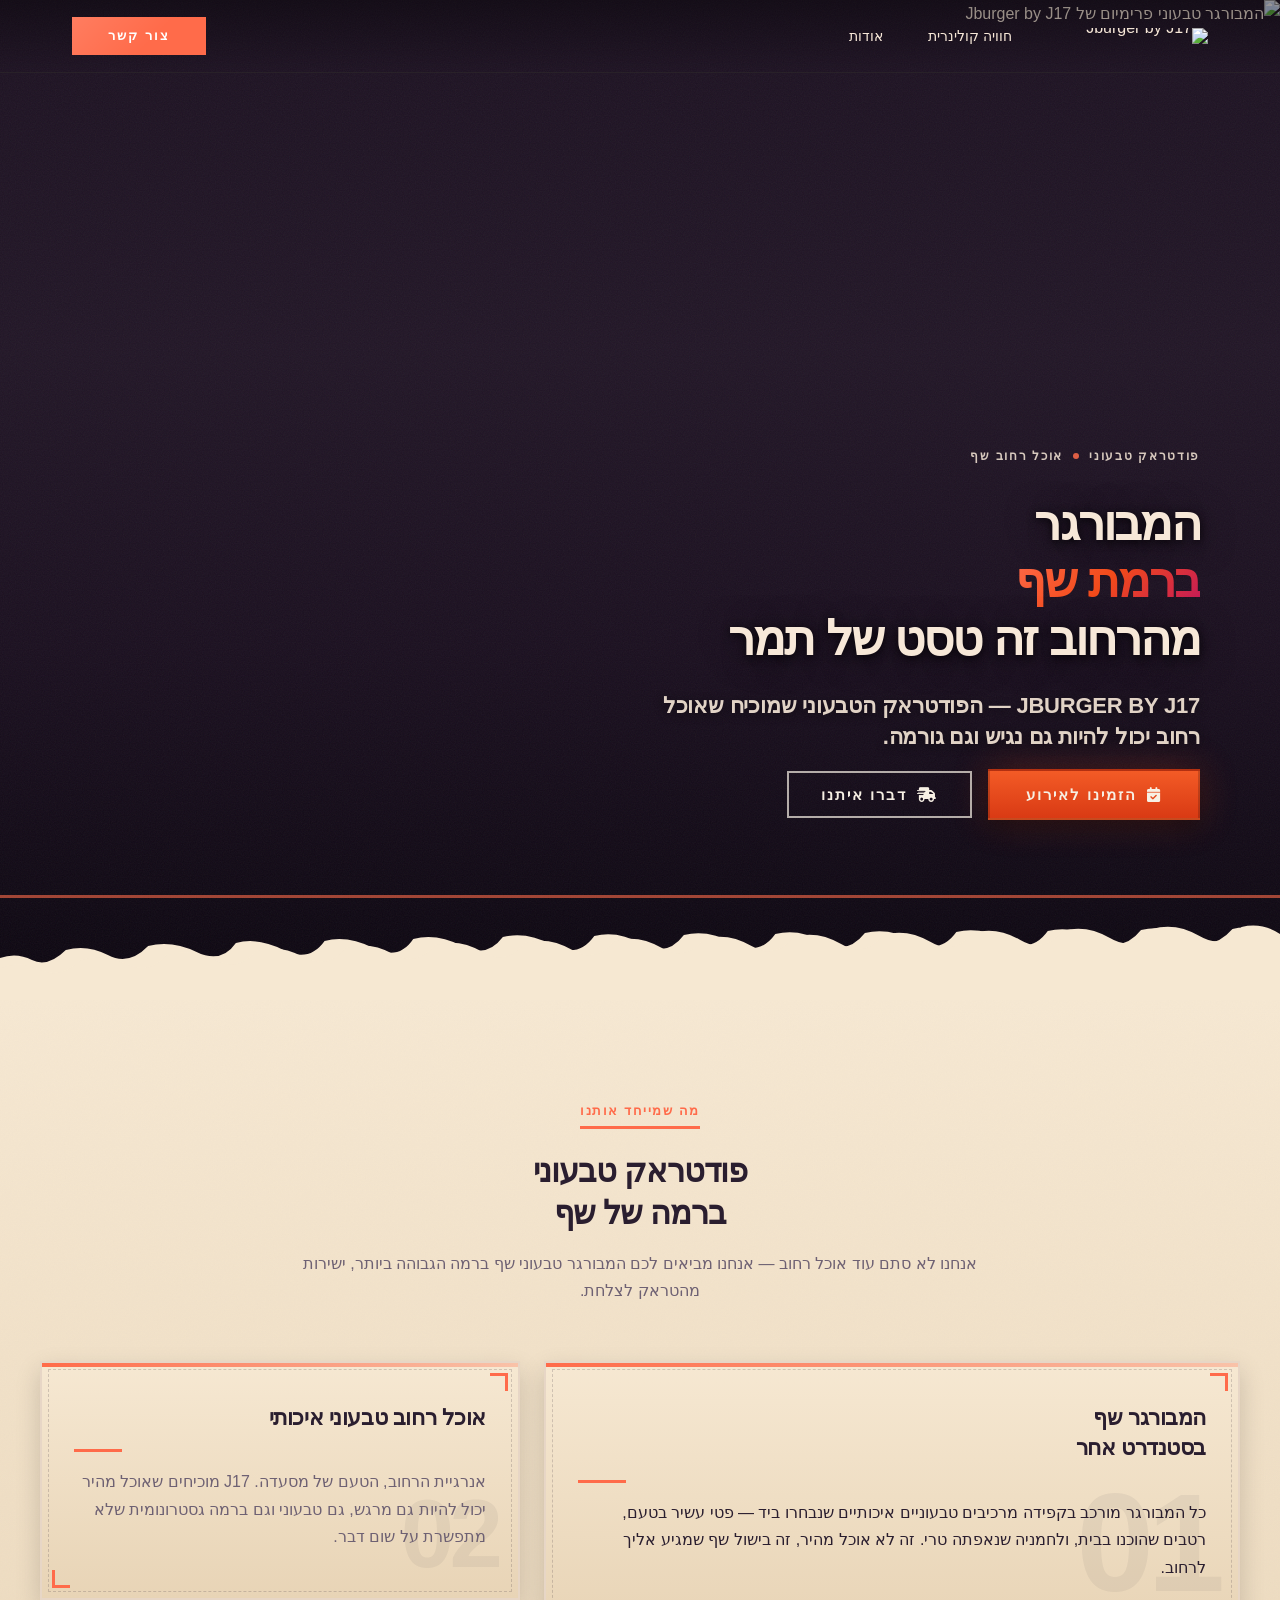
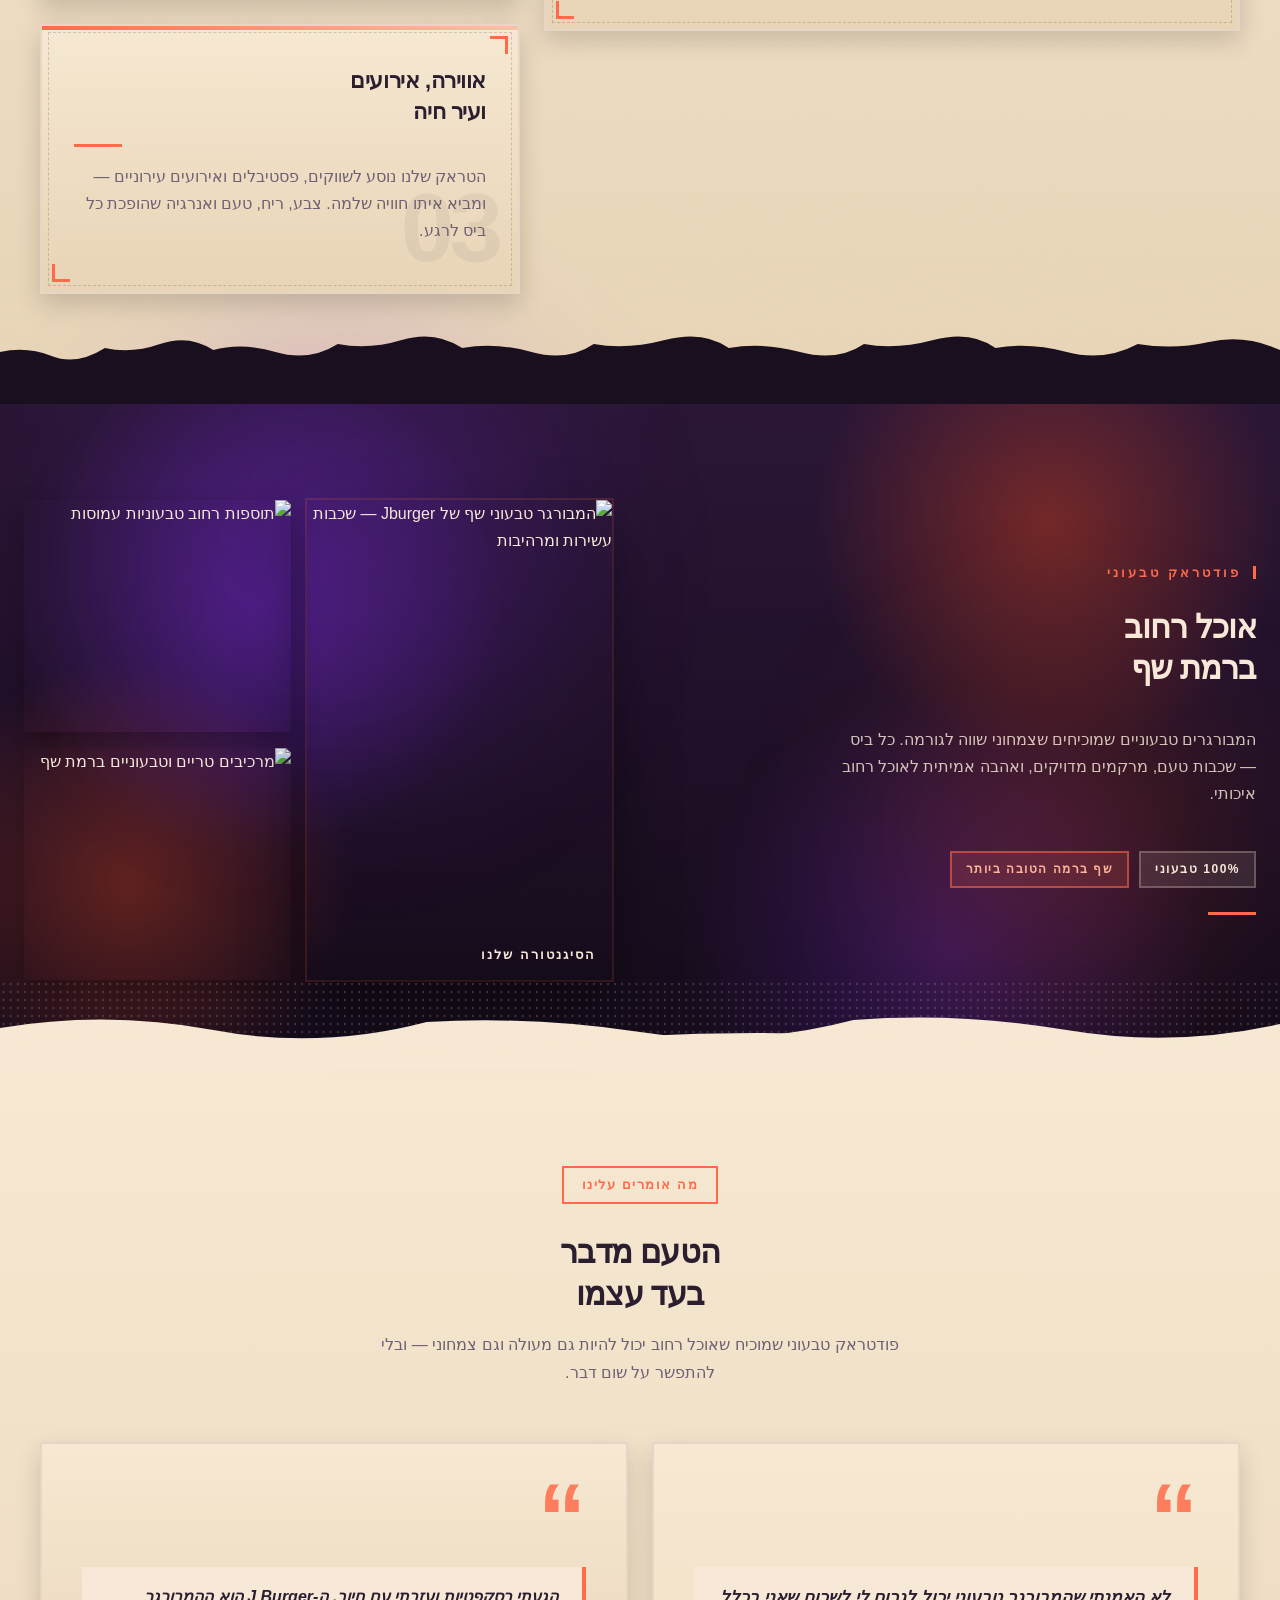
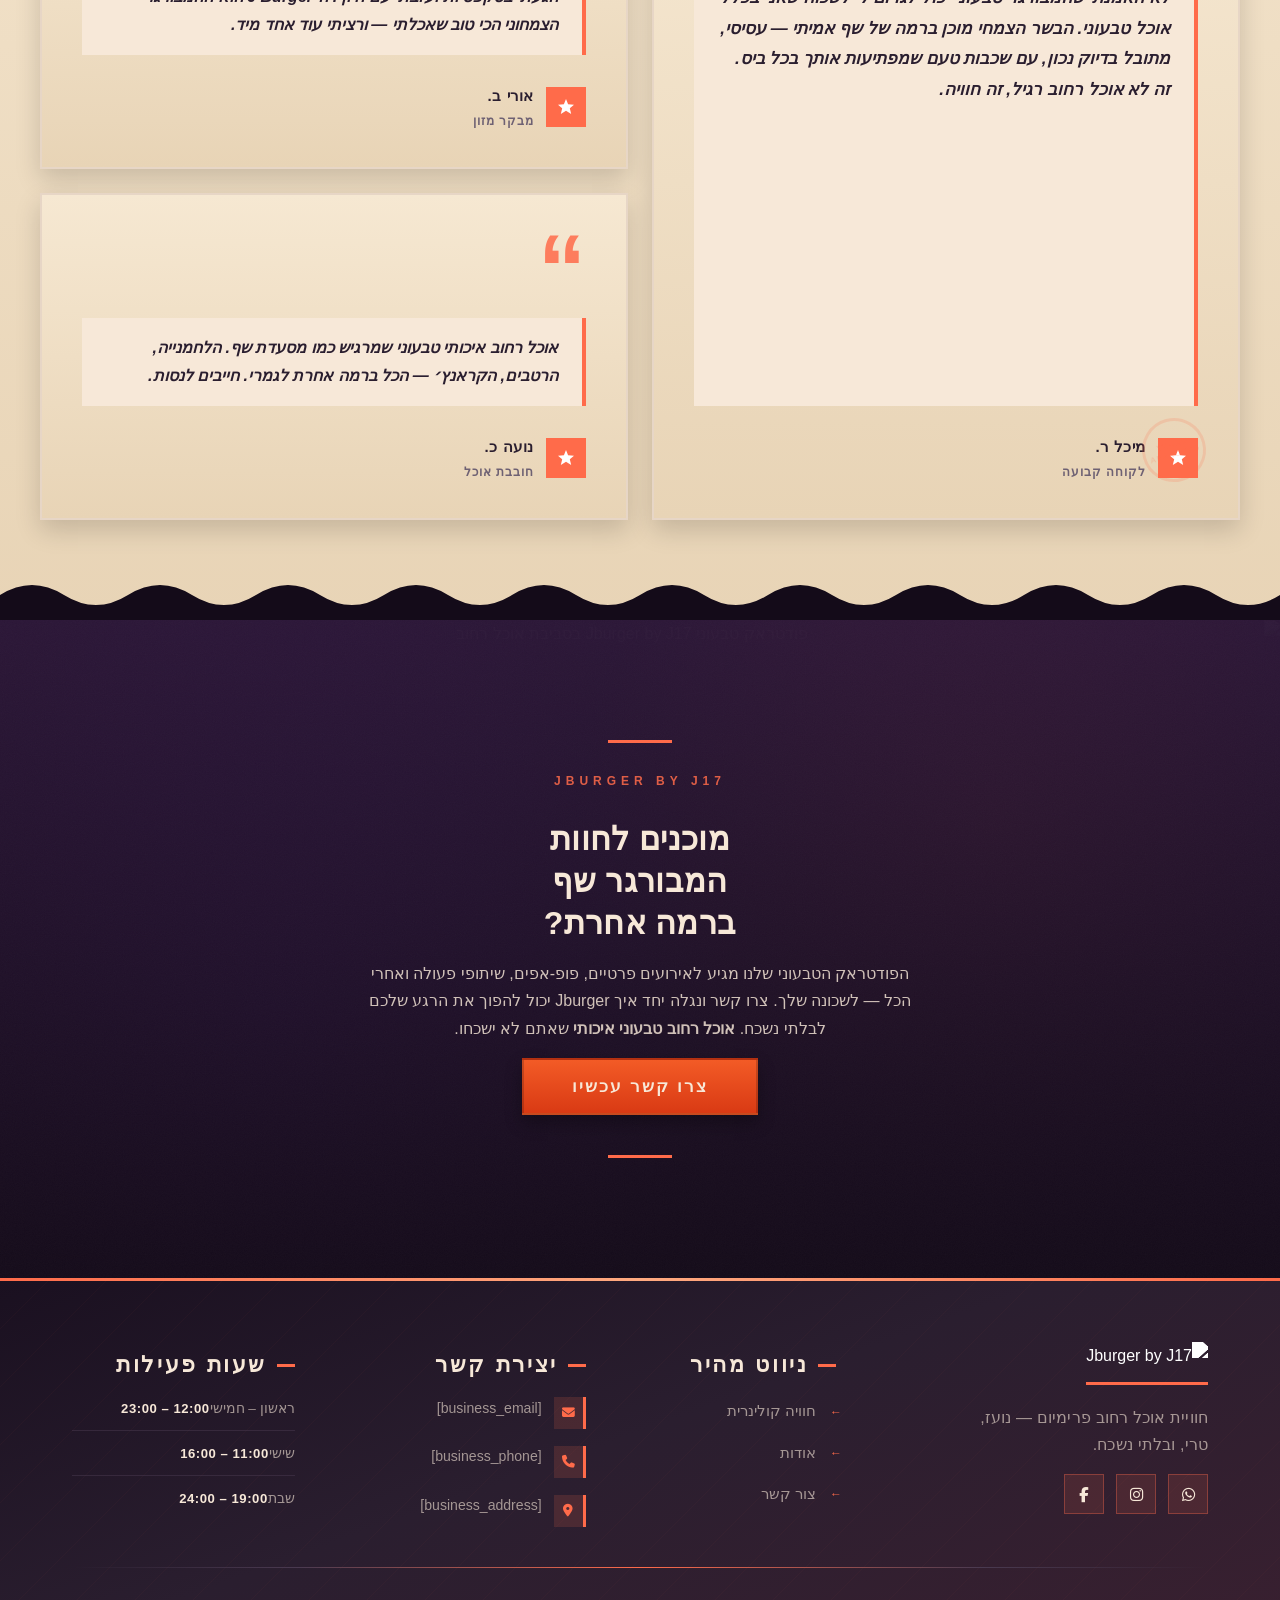
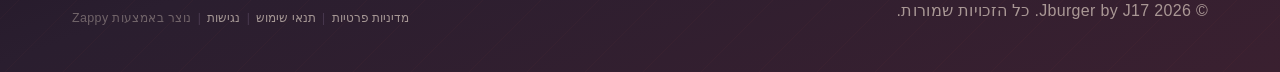
==== commit 2b5cde74: "Background sync: Progressive GitHub Sync" ====
--- a/index.html
+++ b/index.html
@@ -804,9 +804,11 @@
     </div>
 
     <h1 class="index-hero-h1">
+      
       <span class="index-hero-h1-line1">המבורגר</span>
       <span class="index-hero-h1-line2 index-hero-accent-word">ברמת שף</span>
-      <span class="index-hero-h1-line3">מהרחוב</span>
+      <span class="index-hero-h1-line3">מהרחוב זה טסט של תמר</span>
+    
     </h1>
 
     <h3 class="index-hero-subtitle">
@@ -830,7 +832,7 @@
 
   <!-- Bottom torn-poster divider -->
   <div class="index-hero-divider-wrapper">
-    <svg data-no-icon-edit="true" aria-hidden="true" viewBox="0 0 1400 100" preserveAspectRatio="none" xmlns="http://www.w3.org/2000/svg">
+    <svg aria-hidden="true" viewBox="0 0 1400 100" preserveAspectRatio="none" xmlns="http://www.w3.org/2000/svg">
       <!-- Torn paper layer 1 (shadow) -->
       <path d="M0,100 L0,58 Q18,52 35,60 T72,50 Q95,44 118,55 T162,46 Q188,40 215,52 T258,43 Q282,37 310,50 T355,41 Q380,35 408,48 T452,39 Q478,33 505,46 T550,37 Q576,31 604,45 T650,36 Q675,30 702,44 T748,35 Q774,29 802,43 T848,34 Q874,28 900,42 T946,33 Q972,27 1000,41 T1046,32 Q1072,26 1100,40 T1146,31 Q1172,25 1200,39 T1248,30 Q1274,24 1300,38 T1348,29 Q1370,24 1400,36 L1400,100 Z" fill="#F6E8D2"></path>
       <!-- Torn paper layer 2 (main fill matching next section) -->
@@ -898,7 +900,7 @@
 
   <!-- Bottom ripped-paper diagonal divider transitioning to dark showcase -->
   <div class="index-features-divider-wrapper">
-    <svg data-no-icon-edit="true" aria-hidden="true" viewBox="0 0 1440 90" preserveAspectRatio="none" xmlns="http://www.w3.org/2000/svg">
+    <svg aria-hidden="true" viewBox="0 0 1440 90" preserveAspectRatio="none" xmlns="http://www.w3.org/2000/svg">
       <path d="M0,90 L0,38 Q30,32 58,42 T118,34 Q148,40 180,30 T240,36 Q272,28 310,38 T380,30 Q415,36 452,26 T520,34 Q558,28 598,38 T668,30 Q705,36 748,26 T820,34 Q858,28 900,38 T972,30 Q1008,36 1050,26 T1120,34 Q1158,28 1200,38 T1280,30 Q1320,36 1360,28 T1440,36 L1440,90 Z" fill="#1A0F1F"></path>
     </svg>
   </div>
@@ -945,7 +947,7 @@
 
   <!-- Bottom divider: gradient melt with halftone fade into light section -->
   <div class="showcase-divider-wrapper">
-    <svg data-no-icon-edit="true" aria-hidden="true" viewBox="0 0 1440 90" preserveAspectRatio="none" xmlns="http://www.w3.org/2000/svg">
+    <svg aria-hidden="true" viewBox="0 0 1440 90" preserveAspectRatio="none" xmlns="http://www.w3.org/2000/svg">
       <defs>
         <linearGradient id="showcaseDividerGrad" x1="0" y1="0" x2="0" y2="1">
           <stop offset="0%" stop-color="transparent"></stop>
@@ -1040,7 +1042,7 @@
 
   <!-- Bottom scalloped divider -->
   <div class="index-testimonials-divider-wrapper">
-    <svg data-no-icon-edit="true" aria-hidden="true" viewBox="0 0 1280 80" preserveAspectRatio="none" xmlns="http://www.w3.org/2000/svg">
+    <svg aria-hidden="true" viewBox="0 0 1280 80" preserveAspectRatio="none" xmlns="http://www.w3.org/2000/svg">
       <path d="M0,80 L0,55 Q32,35 64,55 Q96,75 128,55 Q160,35 192,55 Q224,75 256,55 Q288,35 320,55 Q352,75 384,55 Q416,35 448,55 Q480,75 512,55 Q544,35 576,55 Q608,75 640,55 Q672,35 704,55 Q736,75 768,55 Q800,35 832,55 Q864,75 896,55 Q928,35 960,55 Q992,75 1024,55 Q1056,35 1088,55 Q1120,75 1152,55 Q1184,35 1216,55 Q1248,75 1280,55 L1280,80 Z" fill="#140B19"></path>
     </svg>
   </div>
